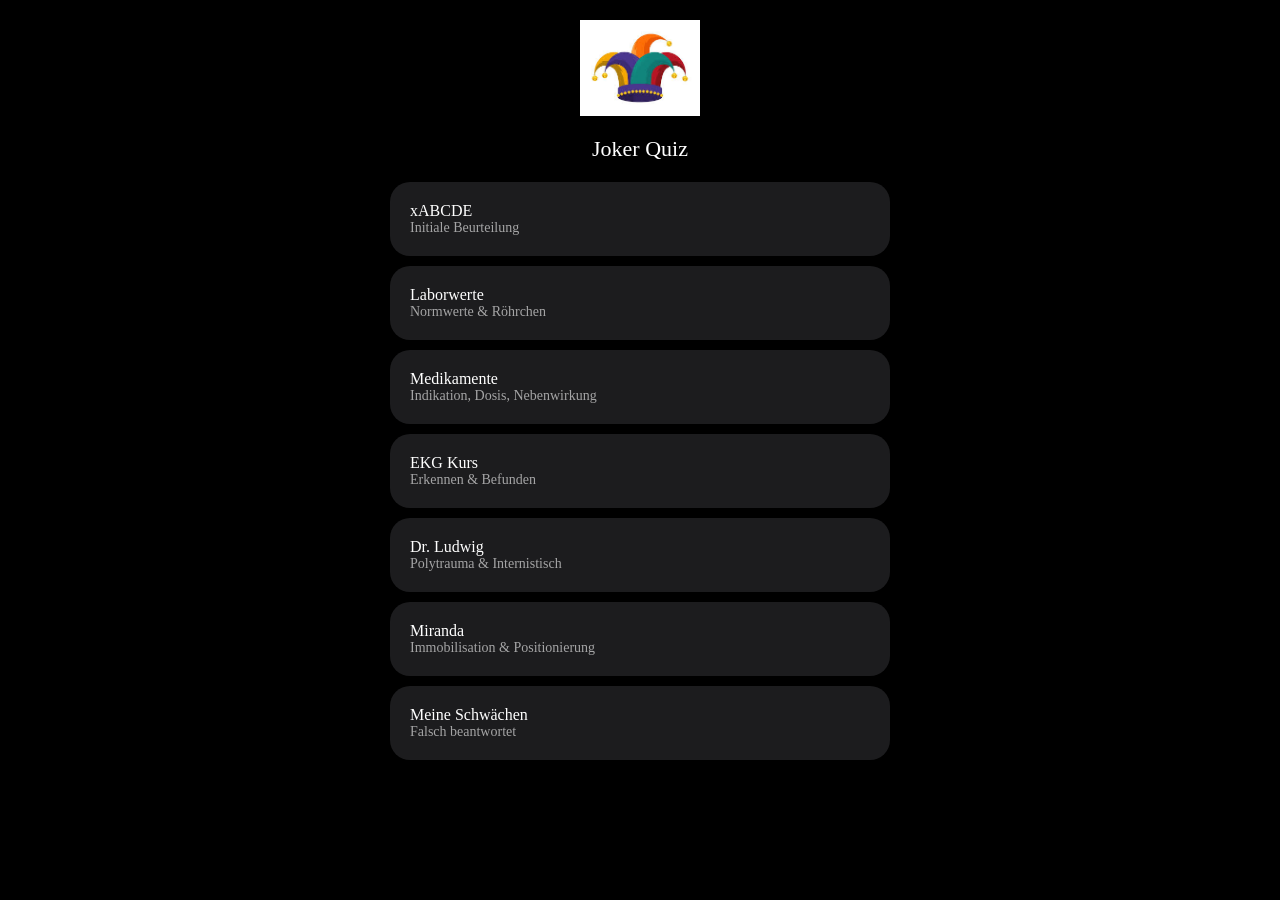
==== index.html @ 505a871b "Update index.html" ====
<!DOCTYPE html>
<html lang="de">
<head>
<meta charset="UTF-8">
<meta name="viewport" content="width=device-width, initial-scale=1.0">
<title>Joker Quiz</title>

<style>
body {
    margin:0;
    font-family:-apple-system, BlinkMacSystemFont;
    background:#000;
    color:white;
}

.container {
    max-width:500px;
    margin:auto;
    padding:20px;
}

.logo img {
    width:120px;
    display:block;
    margin:auto;
}

.title {
    text-align:center;
    font-size:22px;
    margin:20px;
}

.card {
    background:#1c1c1e;
    padding:20px;
    border-radius:20px;
    margin:10px 0;
    cursor:pointer;
    transition:0.2s;
}

.card:hover {
    transform:scale(1.02);
}

.card span {
    display:block;
    font-size:14px;
    opacity:0.6;
}

.hidden { display:none; }

#question {
    font-size:22px;
    margin-bottom:20px;
}

#answers button {
    width:100%;
    padding:15px;
    margin:6px 0;
    border:none;
    border-radius:12px;
    background:#2c2c2e;
    color:white;
    font-size:16px;
}

.correct { background:#34c759 !important; }
.wrong { background:#ff3b30 !important; }

.progress-bar {
    height:6px;
    background:#333;
    border-radius:10px;
    margin-bottom:10px;
}

#progress {
    height:100%;
    background:#0a84ff;
    width:0%;
    border-radius:10px;
}

.joker, .next {
    width:100%;
    padding:15px;
    margin-top:10px;
    border:none;
    border-radius:12px;
    font-size:16px;
}

.joker { background:gold; color:black; }
.next { background:#0a84ff; color:white; }

#timer {
    text-align:center;
    margin-top:10px;
    opacity:0.7;
}
</style>
</head>

<body>

<div class="container">

<div class="logo">
<img src="jokerhut.jpg">
</div>

<div class="title">Joker Quiz</div>

<!-- MENÜ -->
<div id="menu">

<div class="card" onclick="startQuiz('xabcd')">
xABCDE
<span>Initiale Beurteilung</span>
</div>

<div class="card" onclick="startQuiz('labor')">
Laborwerte
<span>Normwerte & Röhrchen</span>
</div>

<div class="card" onclick="startQuiz('med')">
Medikamente
<span>Indikation, Dosis, Nebenwirkung</span>
</div>

<div class="card" onclick="startQuiz('ekg')">
EKG Kurs
<span>Erkennen & Befunden</span>
</div>

<div class="card" onclick="startQuiz('ludwig')">
Dr. Ludwig
<span>Polytrauma & Internistisch</span>
</div>

<div class="card" onclick="startQuiz('miranda')">
Miranda
<span>Immobilisation & Positionierung</span>
</div>

<div class="card" onclick="startQuiz('wrong')">
Meine Schwächen
<span>Falsch beantwortet</span>
</div>

</div>

<!-- QUIZ -->
<div id="quiz" class="hidden">

<div class="progress-bar">
<div id="progress"></div>
</div>

<div id="counter"></div>

<div id="question"></div>

<div id="answers"></div>

<button class="joker" onclick="useJoker()">Joker einsetzen</button>
<button class="next" onclick="nextQuestion()">Nächste Frage</button>

<div id="timer"></div>

</div>

</div>

<script>

let current = [];
let index = 0;
let score = 0;
let wrong = [];
let timer;
let time = 25;

function shuffle(a){
    return a.sort(()=>Math.random()-0.5);
}

function startQuiz(type){

    document.getElementById("menu").classList.add("hidden");
    document.getElementById("quiz").classList.remove("hidden");

    if(type === "wrong"){
        current = wrong;
    } else {
        current = shuffle([...questions[type]]);
    }

    index = 0;
    score = 0;

    load();
}

function load(){

    if(index >= current.length){
        alert("Fertig: "+score+" von "+current.length);
        location.reload();
        return;
    }

    let q = current[index];

    document.getElementById("question").innerText = q.frage;

    let answersDiv = document.getElementById("answers");
    answersDiv.innerHTML = "";

    let shuffled = shuffle([...q.antworten]);

    shuffled.forEach(a=>{
        let btn = document.createElement("button");
        btn.innerText = a;
        btn.onclick = ()=>check(btn,a,q);
        answersDiv.appendChild(btn);
    });

    document.getElementById("counter").innerText =
    "Frage "+(index+1)+" von "+current.length;

    document.getElementById("progress").style.width =
    ((index+1)/current.length*100)+"%";

    startTimer();
}

function check(btn,selected,q){

    clearInterval(timer);

    let correct = q.antworten[q.richtig];

    document.querySelectorAll("#answers button").forEach(b=>{
        if(b.innerText === correct) b.classList.add("correct");
    });

    if(selected === correct){
        btn.classList.add("correct");
        score++;
    } else {
        btn.classList.add("wrong");
        wrong.push(q);
    }
}

function nextQuestion(){
    index++;
    load();
}

function startTimer(){
    time = 25;

    document.getElementById("timer").innerText = "Zeit: "+time;

    timer = setInterval(()=>{
        time--;
        document.getElementById("timer").innerText = "Zeit: "+time;

        if(time <= 0){
            clearInterval(timer);
            wrong.push(current[index]);
        }
    },1000);
}

function useJoker(){

    let correct = current[index].antworten[current[index].richtig];

    document.querySelectorAll("#answers button").forEach(b=>{
        if(b.innerText !== correct && Math.random() < 0.5){
            b.style.display = "none";
        }
    });
}

/* ===========================
   FRAGENBEREICHE
=========================== */

const questions = {

/* xABCDE */
xabcd: [
{frage:"Was bedeutet D im ABCDE?",antworten:["Disability","Diagnosis","Depth","Deficit"],richtig:0},
{frage:"Welches Schema zur Bewusstseinsbeurteilung?",antworten:["AVPU","ABCDE","SOFA","NEWS"],richtig:0}
],

/* LABOR */
labor: [
{frage:"Welches Röhrchen für Blutbild?",antworten:["EDTA","Serum","Citrat","Heparin"],richtig:0}
],

/* MEDIKAMENTE */
med: [
{frage:"ASS Indikation?",antworten:["ACS","Asthma","Hypotonie","Sepsis"],richtig:0},
{frage:"ACC Antidot für?",antworten:["Paracetamol","ASS","Insulin","Heparin"],richtig:0}
],

/* EKG */
ekg: [
{frage:"Unregelmäßiger Rhythmus ohne P-Wellen?",antworten:["Vorhofflimmern","Sinusrhythmus","AV-Block","STEMI"],richtig:0}
],

/* LUDWIG */
ludwig: [
{frage:"Was hat im Schockraum Priorität?",antworten:["ABCDE","Labor","Anamnese","CT"],richtig:0}
],

/* MIRANDA */
miranda: [
{frage:"Tourniquet wann?",antworten:["starke Blutung","leichte Blutung","Schmerz","Fieber"],richtig:0}
]

};

</script>

</body>
</html>
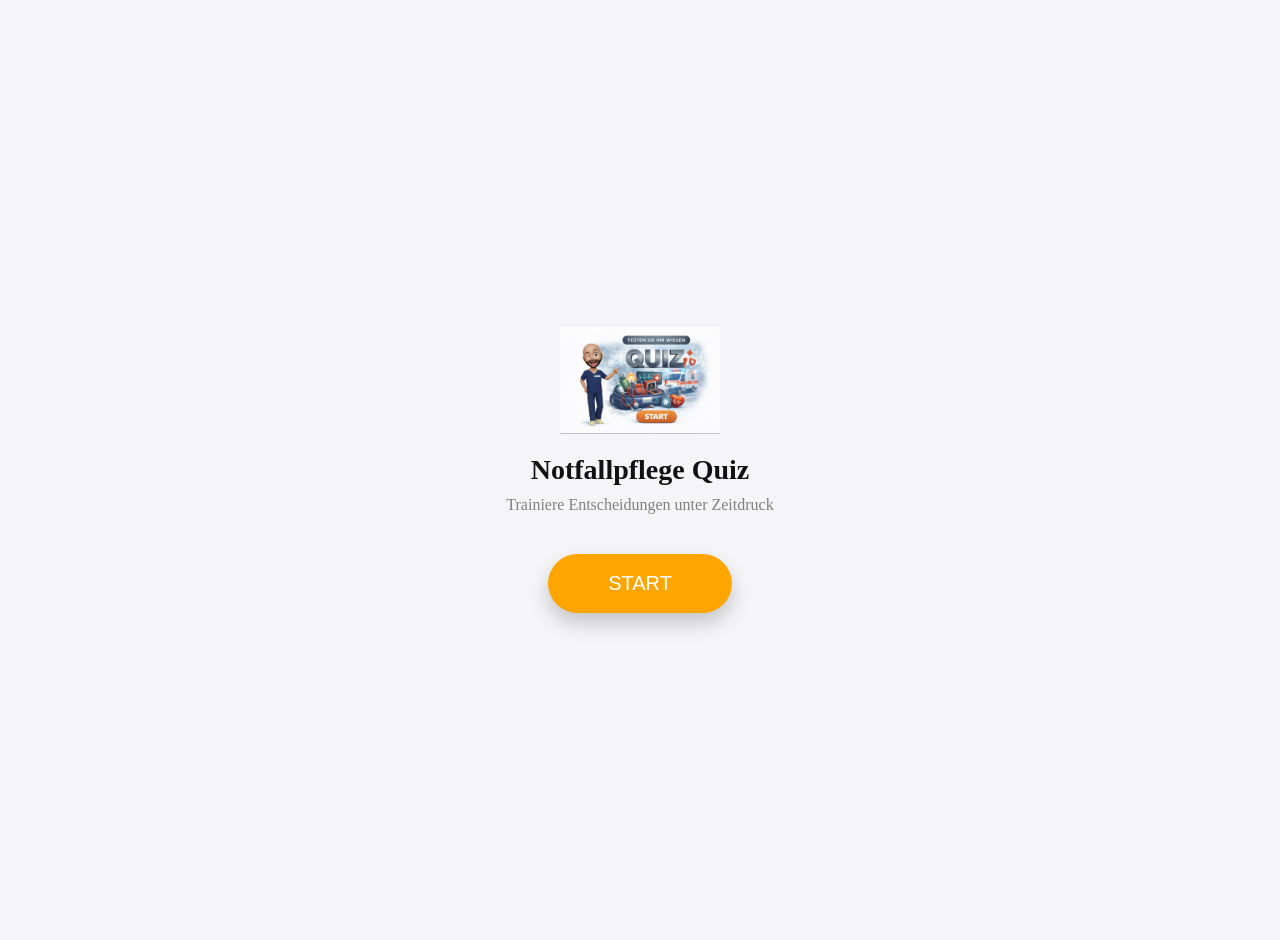
==== commit 77ab6232: "Update index.html" ====
--- a/index.html
+++ b/index.html
@@ -3,86 +3,98 @@
 <head>
 <meta charset="UTF-8">
 <meta name="viewport" content="width=device-width, initial-scale=1.0">
-<title>Joker Quiz</title>
+<title>Notfallpflege Quiz</title>
 
 <style>
 body {
     margin:0;
-    font-family:-apple-system, BlinkMacSystemFont;
-    background:#000;
+    font-family:-apple-system;
+    background:#f5f5f7;
+    color:#111;
+}
+
+/* START SCREEN */
+
+.start-screen {
+    height:100vh;
+    display:flex;
+    flex-direction:column;
+    justify-content:center;
+    align-items:center;
+    text-align:center;
+    padding:20px;
+}
+
+.start-screen img {
+    width:160px;
+    margin-bottom:20px;
+}
+
+.start-title {
+    font-size:28px;
+    font-weight:700;
+}
+
+.start-sub {
+    margin-top:10px;
+    color:gray;
+}
+
+.start-btn {
+    margin-top:40px;
+    padding:18px 60px;
+    font-size:20px;
+    border:none;
+    border-radius:30px;
+    background:orange;
     color:white;
-}
-
-.container {
-    max-width:500px;
-    margin:auto;
-    padding:20px;
-}
-
-.logo img {
-    width:120px;
-    display:block;
-    margin:auto;
-}
-
-.title {
-    text-align:center;
-    font-size:22px;
-    margin:20px;
+    box-shadow:0 10px 20px rgba(0,0,0,0.2);
+}
+
+/* MENU */
+
+.menu {
+    display:none;
+    padding:20px;
 }
 
 .card {
-    background:#1c1c1e;
+    background:white;
     padding:20px;
     border-radius:20px;
     margin:10px 0;
-    cursor:pointer;
-    transition:0.2s;
-}
-
-.card:hover {
-    transform:scale(1.02);
-}
-
-.card span {
-    display:block;
-    font-size:14px;
-    opacity:0.6;
-}
-
-.hidden { display:none; }
-
-#question {
-    font-size:22px;
-    margin-bottom:20px;
+    box-shadow:0 5px 15px rgba(0,0,0,0.1);
+}
+
+/* QUIZ */
+
+.quiz {
+    display:none;
+    padding:20px;
 }
 
 #answers button {
     width:100%;
     padding:15px;
-    margin:6px 0;
+    margin:8px 0;
     border:none;
     border-radius:12px;
-    background:#2c2c2e;
-    color:white;
-    font-size:16px;
+    background:#eee;
 }
 
 .correct { background:#34c759 !important; }
 .wrong { background:#ff3b30 !important; }
 
+.progress {
+    height:6px;
+    background:#ddd;
+    border-radius:10px;
+}
+
 .progress-bar {
-    height:6px;
-    background:#333;
-    border-radius:10px;
-    margin-bottom:10px;
-}
-
-#progress {
     height:100%;
-    background:#0a84ff;
     width:0%;
-    border-radius:10px;
+    background:#007aff;
 }
 
 .joker, .next {
@@ -91,244 +103,170 @@
     margin-top:10px;
     border:none;
     border-radius:12px;
-    font-size:16px;
-}
-
-.joker { background:gold; color:black; }
-.next { background:#0a84ff; color:white; }
-
-#timer {
-    text-align:center;
-    margin-top:10px;
-    opacity:0.7;
-}
+}
+
+.joker { background:gold; }
+.next { background:#007aff; color:white; }
+
 </style>
 </head>
 
 <body>
 
-<div class="container">
-
-<div class="logo">
+<!-- START -->
+
+<div class="start-screen" id="start">
 <img src="jokerhut.jpg">
-</div>
-
-<div class="title">Joker Quiz</div>
-
-<!-- MENÜ -->
-<div id="menu">
-
-<div class="card" onclick="startQuiz('xabcd')">
-xABCDE
-<span>Initiale Beurteilung</span>
-</div>
-
-<div class="card" onclick="startQuiz('labor')">
-Laborwerte
-<span>Normwerte & Röhrchen</span>
-</div>
-
-<div class="card" onclick="startQuiz('med')">
-Medikamente
-<span>Indikation, Dosis, Nebenwirkung</span>
-</div>
-
-<div class="card" onclick="startQuiz('ekg')">
-EKG Kurs
-<span>Erkennen & Befunden</span>
-</div>
-
-<div class="card" onclick="startQuiz('ludwig')">
-Dr. Ludwig
-<span>Polytrauma & Internistisch</span>
-</div>
-
-<div class="card" onclick="startQuiz('miranda')">
-Miranda
-<span>Immobilisation & Positionierung</span>
-</div>
-
-<div class="card" onclick="startQuiz('wrong')">
-Meine Schwächen
-<span>Falsch beantwortet</span>
-</div>
+<div class="start-title">Notfallpflege Quiz</div>
+<div class="start-sub">Trainiere Entscheidungen unter Zeitdruck</div>
+<button class="start-btn" onclick="goMenu()">START</button>
+</div>
+
+<!-- MENU -->
+
+<div class="menu" id="menu">
+
+<div class="card" onclick="startQuiz('xabcd')">1. xABCDE</div>
+<div class="card" onclick="startQuiz('labor')">2. Laborwerte</div>
+<div class="card" onclick="startQuiz('med')">3. Medikamente</div>
+<div class="card" onclick="startQuiz('ekg')">4. EKG</div>
+<div class="card" onclick="startQuiz('ludwig')">5. Dr. Ludwig</div>
+<div class="card" onclick="startQuiz('miranda')">6. Miranda</div>
+<div class="card" onclick="startQuiz('wrong')">7. Meine Schwächen</div>
 
 </div>
 
 <!-- QUIZ -->
-<div id="quiz" class="hidden">
-
-<div class="progress-bar">
-<div id="progress"></div>
-</div>
-
-<div id="counter"></div>
+
+<div class="quiz" id="quiz">
+
+<div class="progress">
+<div class="progress-bar" id="progress"></div>
+</div>
 
 <div id="question"></div>
-
 <div id="answers"></div>
 
-<button class="joker" onclick="useJoker()">Joker einsetzen</button>
-<button class="next" onclick="nextQuestion()">Nächste Frage</button>
+<button class="joker" onclick="joker()">Joker</button>
+<button class="next" onclick="next()">Weiter</button>
 
 <div id="timer"></div>
 
 </div>
 
-</div>
-
 <script>
 
-let current = [];
-let index = 0;
-let score = 0;
-let wrong = [];
-let timer;
-let time = 25;
-
-function shuffle(a){
-    return a.sort(()=>Math.random()-0.5);
+let q=[],i=0,score=0,wrong=[],time=25,timer;
+
+let correctSound = new Audio("https://assets.mixkit.co/sfx/preview/mixkit-correct-answer-tone-2870.mp3");
+let wrongSound = new Audio("https://assets.mixkit.co/sfx/preview/mixkit-wrong-answer-fail-notification-946.mp3");
+
+function goMenu(){
+    document.getElementById("start").style.display="none";
+    document.getElementById("menu").style.display="block";
 }
 
 function startQuiz(type){
 
-    document.getElementById("menu").classList.add("hidden");
-    document.getElementById("quiz").classList.remove("hidden");
-
-    if(type === "wrong"){
-        current = wrong;
-    } else {
-        current = shuffle([...questions[type]]);
-    }
-
-    index = 0;
-    score = 0;
+    document.getElementById("menu").style.display="none";
+    document.getElementById("quiz").style.display="block";
+
+    q = type==="wrong"?wrong:[...questions[type]].sort(()=>Math.random()-0.5);
+
+    i=0; score=0;
 
     load();
 }
 
 function load(){
 
-    if(index >= current.length){
-        alert("Fertig: "+score+" von "+current.length);
+    if(i>=q.length){
+        alert("Fertig "+score+"/"+q.length);
         location.reload();
         return;
     }
 
-    let q = current[index];
-
-    document.getElementById("question").innerText = q.frage;
-
-    let answersDiv = document.getElementById("answers");
-    answersDiv.innerHTML = "";
-
-    let shuffled = shuffle([...q.antworten]);
-
-    shuffled.forEach(a=>{
-        let btn = document.createElement("button");
-        btn.innerText = a;
-        btn.onclick = ()=>check(btn,a,q);
-        answersDiv.appendChild(btn);
+    let current=q[i];
+
+    document.getElementById("question").innerText=current.frage;
+
+    let answers=[...current.antworten].sort(()=>Math.random()-0.5);
+
+    let div=document.getElementById("answers");
+    div.innerHTML="";
+
+    answers.forEach(a=>{
+        let b=document.createElement("button");
+        b.innerText=a;
+        b.onclick=()=>check(b,a,current);
+        div.appendChild(b);
     });
 
-    document.getElementById("counter").innerText =
-    "Frage "+(index+1)+" von "+current.length;
-
-    document.getElementById("progress").style.width =
-    ((index+1)/current.length*100)+"%";
+    document.getElementById("progress").style.width=((i+1)/q.length*100)+"%";
 
     startTimer();
 }
 
-function check(btn,selected,q){
+function check(btn,a,current){
 
     clearInterval(timer);
 
-    let correct = q.antworten[q.richtig];
+    let correct=current.antworten[current.richtig];
 
     document.querySelectorAll("#answers button").forEach(b=>{
-        if(b.innerText === correct) b.classList.add("correct");
+        if(b.innerText===correct) b.classList.add("correct");
     });
 
-    if(selected === correct){
+    if(a===correct){
         btn.classList.add("correct");
         score++;
+        correctSound.play();
     } else {
         btn.classList.add("wrong");
-        wrong.push(q);
+        wrong.push(current);
+        wrongSound.play();
     }
 }
 
-function nextQuestion(){
-    index++;
+function next(){
+    i++;
     load();
 }
 
 function startTimer(){
-    time = 25;
-
-    document.getElementById("timer").innerText = "Zeit: "+time;
-
-    timer = setInterval(()=>{
+    time=25;
+    document.getElementById("timer").innerText="Zeit: "+time;
+
+    timer=setInterval(()=>{
         time--;
-        document.getElementById("timer").innerText = "Zeit: "+time;
-
-        if(time <= 0){
+        document.getElementById("timer").innerText="Zeit: "+time;
+
+        if(time<=0){
             clearInterval(timer);
-            wrong.push(current[index]);
+            wrong.push(q[i]);
         }
     },1000);
 }
 
-function useJoker(){
-
-    let correct = current[index].antworten[current[index].richtig];
+function joker(){
+    let correct=q[i].antworten[q[i].richtig];
 
     document.querySelectorAll("#answers button").forEach(b=>{
-        if(b.innerText !== correct && Math.random() < 0.5){
-            b.style.display = "none";
+        if(b.innerText!==correct && Math.random()<0.5){
+            b.style.display="none";
         }
     });
 }
 
-/* ===========================
-   FRAGENBEREICHE
-=========================== */
-
-const questions = {
-
-/* xABCDE */
-xabcd: [
-{frage:"Was bedeutet D im ABCDE?",antworten:["Disability","Diagnosis","Depth","Deficit"],richtig:0},
-{frage:"Welches Schema zur Bewusstseinsbeurteilung?",antworten:["AVPU","ABCDE","SOFA","NEWS"],richtig:0}
+const questions={
+xabcd:[
+{frage:"Was bedeutet D im ABCDE?",antworten:["Disability","Diagnosis","Depth","Deficit"],richtig:0}
 ],
-
-/* LABOR */
-labor: [
-{frage:"Welches Röhrchen für Blutbild?",antworten:["EDTA","Serum","Citrat","Heparin"],richtig:0}
-],
-
-/* MEDIKAMENTE */
-med: [
-{frage:"ASS Indikation?",antworten:["ACS","Asthma","Hypotonie","Sepsis"],richtig:0},
-{frage:"ACC Antidot für?",antworten:["Paracetamol","ASS","Insulin","Heparin"],richtig:0}
-],
-
-/* EKG */
-ekg: [
-{frage:"Unregelmäßiger Rhythmus ohne P-Wellen?",antworten:["Vorhofflimmern","Sinusrhythmus","AV-Block","STEMI"],richtig:0}
-],
-
-/* LUDWIG */
-ludwig: [
-{frage:"Was hat im Schockraum Priorität?",antworten:["ABCDE","Labor","Anamnese","CT"],richtig:0}
-],
-
-/* MIRANDA */
-miranda: [
-{frage:"Tourniquet wann?",antworten:["starke Blutung","leichte Blutung","Schmerz","Fieber"],richtig:0}
-]
-
+labor:[],
+med:[],
+ekg:[],
+ludwig:[],
+miranda:[]
 };
 
 </script>
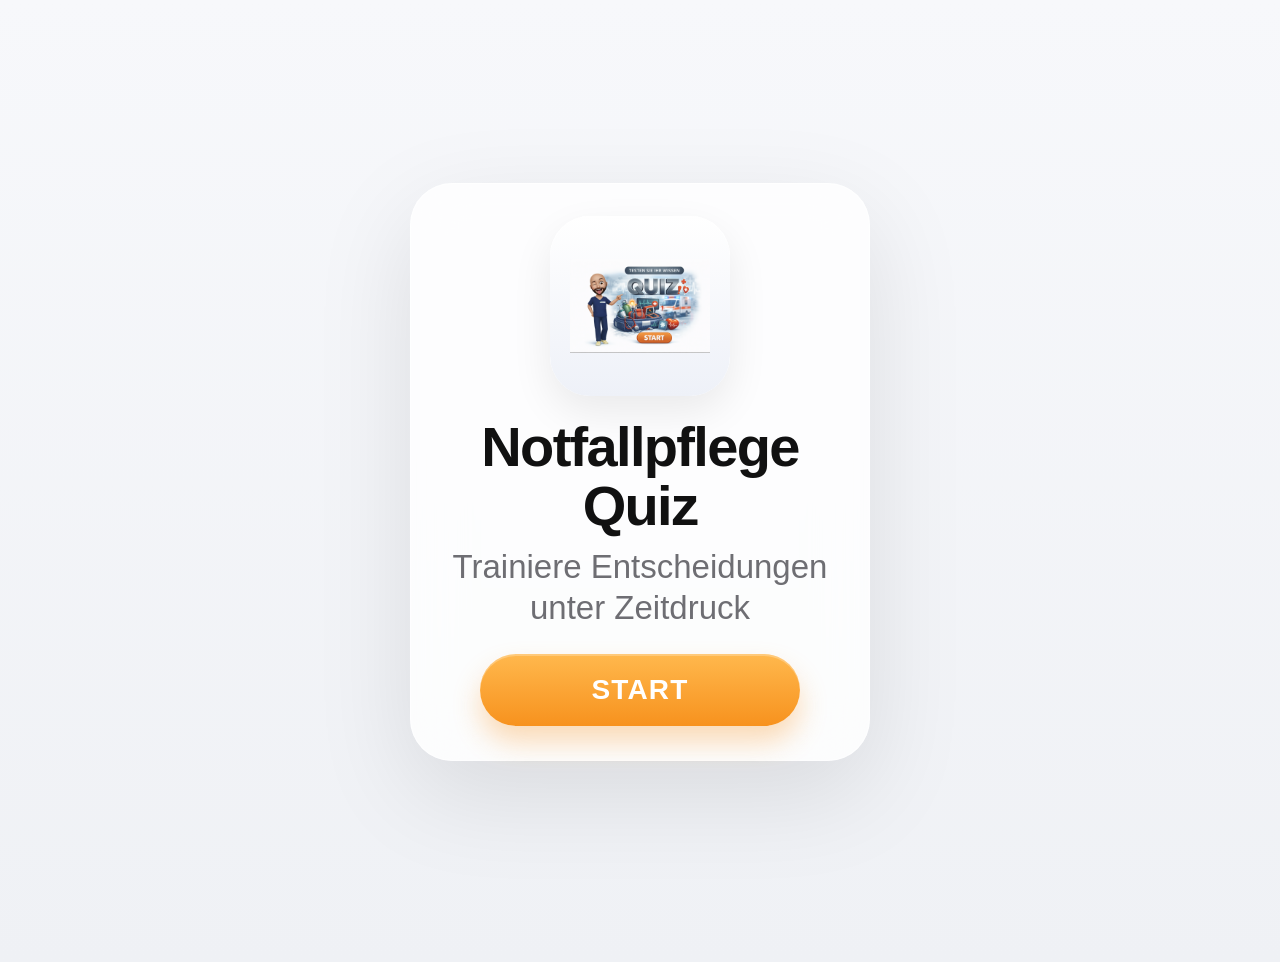
==== commit 5a0244bf: "Add files via upload" ====
--- a/index.html
+++ b/index.html
@@ -1,275 +1,753 @@
 <!DOCTYPE html>
 <html lang="de">
 <head>
-<meta charset="UTF-8">
-<meta name="viewport" content="width=device-width, initial-scale=1.0">
-<title>Notfallpflege Quiz</title>
-
-<style>
-body {
-    margin:0;
-    font-family:-apple-system;
-    background:#f5f5f7;
-    color:#111;
-}
-
-/* START SCREEN */
-
-.start-screen {
-    height:100vh;
-    display:flex;
-    flex-direction:column;
-    justify-content:center;
-    align-items:center;
-    text-align:center;
-    padding:20px;
-}
-
-.start-screen img {
-    width:160px;
-    margin-bottom:20px;
-}
-
-.start-title {
-    font-size:28px;
-    font-weight:700;
-}
-
-.start-sub {
-    margin-top:10px;
-    color:gray;
-}
-
-.start-btn {
-    margin-top:40px;
-    padding:18px 60px;
-    font-size:20px;
-    border:none;
-    border-radius:30px;
-    background:orange;
-    color:white;
-    box-shadow:0 10px 20px rgba(0,0,0,0.2);
-}
-
-/* MENU */
-
-.menu {
-    display:none;
-    padding:20px;
-}
-
-.card {
-    background:white;
-    padding:20px;
-    border-radius:20px;
-    margin:10px 0;
-    box-shadow:0 5px 15px rgba(0,0,0,0.1);
-}
-
-/* QUIZ */
-
-.quiz {
-    display:none;
-    padding:20px;
-}
-
-#answers button {
-    width:100%;
-    padding:15px;
-    margin:8px 0;
-    border:none;
-    border-radius:12px;
-    background:#eee;
-}
-
-.correct { background:#34c759 !important; }
-.wrong { background:#ff3b30 !important; }
-
-.progress {
-    height:6px;
-    background:#ddd;
-    border-radius:10px;
-}
-
-.progress-bar {
-    height:100%;
-    width:0%;
-    background:#007aff;
-}
-
-.joker, .next {
-    width:100%;
-    padding:15px;
-    margin-top:10px;
-    border:none;
-    border-radius:12px;
-}
-
-.joker { background:gold; }
-.next { background:#007aff; color:white; }
-
+  <meta charset="UTF-8">
+  <meta name="viewport" content="width=device-width, initial-scale=1.0, viewport-fit=cover">
+  <title>Notfallpflege Quiz</title>
+  <style>*{box-sizing:border-box}
+:root{
+  --bg:#f5f5f7;
+  --card:#ffffff;
+  --text:#111111;
+  --muted:#6e6e73;
+  --line:#d2d2d7;
+  --shadow:0 18px 48px rgba(0,0,0,.08);
+  --blue:#0071e3;
+  --green:#34c759;
+  --red:#ff3b30;
+  --gold:#d4af37;
+}
+html,body{margin:0;padding:0}
+body{
+  font-family:-apple-system,BlinkMacSystemFont,"SF Pro Display","SF Pro Text","Segoe UI",Arial,sans-serif;
+  background:linear-gradient(180deg,#f7f8fb 0%,#eff1f5 100%);
+  color:var(--text);
+  min-height:100vh;
+  -webkit-font-smoothing:antialiased;
+}
+button{font:inherit}
+.app-shell{
+  max-width:920px;
+  margin:0 auto;
+  padding:22px 16px 40px;
+}
+.screen{display:none}
+.screen.active{display:block}
+.landing-phone{
+  min-height:100vh;
+  display:flex;
+  align-items:center;
+  justify-content:center;
+  padding:18px 0;
+}
+.landing-content{
+  width:min(100%,460px);
+  background:rgba(255,255,255,.78);
+  border:1px solid rgba(255,255,255,.6);
+  border-radius:42px;
+  box-shadow:0 32px 100px rgba(0,0,0,.1);
+  padding:32px 24px 34px;
+  text-align:center;
+  backdrop-filter:blur(26px);
+}
+.landing-illustration{
+  width:180px;
+  height:180px;
+  margin:0 auto 22px;
+  border-radius:40px;
+  background:linear-gradient(180deg,#ffffff,#eef1f8);
+  display:flex;
+  align-items:center;
+  justify-content:center;
+  box-shadow:inset 0 1px 0 rgba(255,255,255,.9), 0 16px 40px rgba(0,0,0,.08);
+}
+.landing-illustration img{
+  width:140px;
+  max-width:80%;
+}
+.landing-content h1{
+  margin:0 0 10px;
+  font-size:clamp(34px,6vw,56px);
+  line-height:1.05;
+  font-weight:750;
+  letter-spacing:-.03em;
+}
+.landing-content p{
+  margin:0 0 26px;
+  color:var(--muted);
+  font-size:clamp(20px,3.8vw,33px);
+  line-height:1.25;
+}
+.start-cta{
+  width:100%;
+  max-width:320px;
+  border:none;
+  border-radius:999px;
+  background:linear-gradient(180deg,#ffb84d,#f7921e);
+  color:#fff;
+  font-size:28px;
+  font-weight:800;
+  letter-spacing:.04em;
+  text-transform:uppercase;
+  padding:20px 22px;
+  box-shadow:0 16px 28px rgba(247,146,30,.32), inset 0 2px 0 rgba(255,255,255,.25);
+  cursor:pointer;
+}
+.hero{
+  text-align:center;
+  padding:24px 8px 8px;
+}
+.hero-logo{
+  width:150px;
+  max-width:42vw;
+  display:block;
+  margin:0 auto 18px;
+  filter:drop-shadow(0 10px 22px rgba(0,0,0,.12));
+}
+.hero-logo.small-logo{width:110px}
+.hero-kicker{
+  margin:0 0 10px;
+  color:var(--muted);
+  font-size:14px;
+  letter-spacing:.02em;
+}
+.hero h2{
+  margin:0 auto 14px;
+  max-width:760px;
+  font-size:clamp(30px,5vw,50px);
+  line-height:1.05;
+  font-weight:700;
+}
+.hero-copy{
+  max-width:720px;
+  margin:0 auto;
+  color:var(--muted);
+  font-size:clamp(16px,2.2vw,20px);
+  line-height:1.5;
+}
+.mode-row{
+  display:flex;
+  gap:10px;
+  justify-content:center;
+  margin:26px auto 22px;
+  flex-wrap:wrap;
+}
+.mode-btn{
+  border:1px solid var(--line);
+  background:rgba(255,255,255,.9);
+  color:var(--text);
+  border-radius:999px;
+  padding:12px 18px;
+  min-width:148px;
+  box-shadow:var(--shadow);
+  cursor:pointer;
+}
+.mode-btn.active{
+  background:#111;
+  color:#fff;
+  border-color:#111;
+}
+.module-list{
+  display:grid;
+  gap:14px;
+}
+.module-card{
+  width:100%;
+  display:flex;
+  align-items:flex-start;
+  gap:16px;
+  text-align:left;
+  border:none;
+  background:rgba(255,255,255,.88);
+  backdrop-filter:blur(24px);
+  border-radius:28px;
+  padding:22px 22px;
+  box-shadow:var(--shadow);
+  cursor:pointer;
+  transition:transform .18s ease, box-shadow .18s ease;
+}
+.module-card:hover{transform:translateY(-1px)}
+.module-number{
+  width:34px;
+  min-width:34px;
+  font-size:28px;
+  line-height:1;
+  font-weight:700;
+  color:#111;
+}
+.module-text strong{
+  display:block;
+  font-size:24px;
+  line-height:1.15;
+  margin-bottom:6px;
+}
+.module-text small{
+  display:block;
+  color:var(--muted);
+  font-size:16px;
+  line-height:1.4;
+}
+.module-red{border-left:8px solid #ff453a}
+.module-blue{border-left:8px solid #0071e3}
+.module-violet{border-left:8px solid #6e56cf}
+.module-green{border-left:8px solid #34c759}
+.module-orange{border-left:8px solid #ff9f0a}
+.module-slate{border-left:8px solid #5ac8fa}
+.module-dark{border-left:8px solid #1d1d1f}
+.quiz-topbar{
+  display:flex;
+  align-items:center;
+  justify-content:space-between;
+  gap:10px;
+  margin-bottom:14px;
+}
+.ghost-btn{
+  border:none;
+  background:rgba(255,255,255,.9);
+  color:#111;
+  padding:10px 14px;
+  border-radius:999px;
+  box-shadow:var(--shadow);
+  cursor:pointer;
+}
+.quiz-title-wrap{text-align:center;flex:1}
+.quiz-module-label{margin:0;font-weight:700}
+.quiz-counter{margin:4px 0 0;color:var(--muted);font-size:14px}
+.progress-outer{
+  height:10px;
+  background:rgba(0,0,0,.08);
+  border-radius:999px;
+  overflow:hidden;
+  margin:0 0 18px;
+}
+.progress-inner{
+  height:100%;
+  width:0;
+  background:linear-gradient(90deg,#0071e3,#5ac8fa);
+  transition:width .25s ease;
+}
+.image-wrap{
+  background:#fff;
+  border-radius:28px;
+  overflow:hidden;
+  box-shadow:var(--shadow);
+  margin-bottom:16px;
+}
+.image-wrap img{width:100%;display:block}
+.question-card{
+  background:rgba(255,255,255,.9);
+  border-radius:32px;
+  box-shadow:var(--shadow);
+  padding:22px;
+}
+.question-text{
+  margin:0 0 18px;
+  font-size:clamp(24px,4vw,34px);
+  line-height:1.18;
+}
+.answers{display:grid;gap:12px}
+.answer-btn{
+  width:100%;
+  border:none;
+  border-radius:20px;
+  background:#f5f5f7;
+  color:#111;
+  padding:18px 16px;
+  font-size:18px;
+  line-height:1.35;
+  text-align:left;
+  box-shadow:inset 0 0 0 1px rgba(0,0,0,.06);
+  cursor:pointer;
+}
+.answer-btn:hover{background:#ececf1}
+.answer-btn.correct{background:#e8f9ee;box-shadow:inset 0 0 0 2px var(--green)}
+.answer-btn.wrong{background:#ffeceb;box-shadow:inset 0 0 0 2px var(--red)}
+.answer-btn.disabled{pointer-events:none}
+.answer-btn.removed{visibility:hidden;height:0;padding:0;margin:0}
+.action-row{display:flex;gap:12px;margin-top:18px;flex-wrap:wrap}
+.accent-btn{
+  flex:1;
+  min-width:170px;
+  border:none;
+  border-radius:18px;
+  padding:15px 16px;
+  font-weight:700;
+  cursor:pointer;
+}
+.accent-btn.gold{background:#f4d46a;color:#111}
+.accent-btn.blue{background:#0071e3;color:#fff}
+.status-row{display:flex;gap:10px;margin-top:16px;flex-wrap:wrap}
+.timer-pill{
+  background:#f5f5f7;
+  border-radius:999px;
+  padding:10px 14px;
+  font-weight:700;
+}
+.timer-pill.muted{font-weight:600;color:var(--muted)}
+.feedback{min-height:24px;margin:14px 0 0;font-weight:700}
+.explanation{margin:10px 0 0;color:var(--muted);line-height:1.5;font-size:15px}
+.hidden{display:none !important}
+.single-actions{margin-top:24px}
+@media (max-width:768px){
+  .landing-content{max-width:420px}
+}
+@media (max-width:640px){
+  .app-shell{padding:14px 12px 24px}
+  .landing-content{border-radius:34px;padding:28px 18px 28px}
+  .landing-illustration{width:150px;height:150px;border-radius:34px}
+  .start-cta{font-size:24px;padding:18px 18px}
+  .hero{padding-top:8px}
+  .module-card{border-radius:24px;padding:18px 18px}
+  .module-number{font-size:24px;width:28px;min-width:28px}
+  .module-text strong{font-size:22px}
+  .module-text small{font-size:15px}
+  .question-card{padding:18px;border-radius:26px}
+  .answer-btn{font-size:17px;padding:16px 14px}
+  .action-row{flex-direction:column}
+  .accent-btn{width:100%}
+}
 </style>
 </head>
-
 <body>
-
-<!-- START -->
-
-<div class="start-screen" id="start">
-<img src="jokerhut.jpg">
-<div class="start-title">Notfallpflege Quiz</div>
-<div class="start-sub">Trainiere Entscheidungen unter Zeitdruck</div>
-<button class="start-btn" onclick="goMenu()">START</button>
-</div>
-
-<!-- MENU -->
-
-<div class="menu" id="menu">
-
-<div class="card" onclick="startQuiz('xabcd')">1. xABCDE</div>
-<div class="card" onclick="startQuiz('labor')">2. Laborwerte</div>
-<div class="card" onclick="startQuiz('med')">3. Medikamente</div>
-<div class="card" onclick="startQuiz('ekg')">4. EKG</div>
-<div class="card" onclick="startQuiz('ludwig')">5. Dr. Ludwig</div>
-<div class="card" onclick="startQuiz('miranda')">6. Miranda</div>
-<div class="card" onclick="startQuiz('wrong')">7. Meine Schwächen</div>
-
-</div>
-
-<!-- QUIZ -->
-
-<div class="quiz" id="quiz">
-
-<div class="progress">
-<div class="progress-bar" id="progress"></div>
-</div>
-
-<div id="question"></div>
-<div id="answers"></div>
-
-<button class="joker" onclick="joker()">Joker</button>
-<button class="next" onclick="next()">Weiter</button>
-
-<div id="timer"></div>
-
-</div>
-
-<script>
-
-let q=[],i=0,score=0,wrong=[],time=25,timer;
-
-let correctSound = new Audio("https://assets.mixkit.co/sfx/preview/mixkit-correct-answer-tone-2870.mp3");
-let wrongSound = new Audio("https://assets.mixkit.co/sfx/preview/mixkit-wrong-answer-fail-notification-946.mp3");
-
-function goMenu(){
-    document.getElementById("start").style.display="none";
-    document.getElementById("menu").style.display="block";
-}
-
-function startQuiz(type){
-
-    document.getElementById("menu").style.display="none";
-    document.getElementById("quiz").style.display="block";
-
-    q = type==="wrong"?wrong:[...questions[type]].sort(()=>Math.random()-0.5);
-
-    i=0; score=0;
-
-    load();
-}
-
-function load(){
-
-    if(i>=q.length){
-        alert("Fertig "+score+"/"+q.length);
-        location.reload();
-        return;
+  <div class="app-shell">
+    <section id="landingScreen" class="screen active">
+      <div class="landing-phone">
+        <div class="landing-content">
+          <div class="landing-illustration">
+            <img src="jokerhut.jpg" alt="Quiz Logo">
+          </div>
+          <h1>Notfallpflege Quiz</h1>
+          <p>Trainiere Entscheidungen unter Zeitdruck</p>
+          <button class="start-cta" onclick="openHome()">Start</button>
+        </div>
+      </div>
+    </section>
+
+    <section id="homeScreen" class="screen">
+      <div class="hero">
+        <img src="jokerhut.jpg" alt="Joker Logo" class="hero-logo">
+        <p class="hero-kicker">Fachweiterbildung Lernquiz</p>
+        <h2>Wissen trainieren für Schockraum, Notaufnahme und Akutsituationen</h2>
+        <p class="hero-copy">
+          Dieses Quiz dient zum wiederholten, strukturierten Lernen. Du trainierst xABCDE,
+          Laborwerte, Medikamente, EKG, Polytrauma und Immobilisation mit zufälliger Reihenfolge,
+          Timer, Joker, Sounds und Fehlerwiederholung.
+        </p>
+      </div>
+
+      <div class="mode-row">
+        <button class="mode-btn active" id="modeLearningBtn" onclick="setMode('learning')">Lernmodus</button>
+        <button class="mode-btn" id="modeExamBtn" onclick="setMode('exam')">Prüfungsmodus</button>
+      </div>
+
+      <div class="module-list">
+        <button class="module-card module-red" onclick="startQuiz('xabcd')">
+          <span class="module-number">1.</span>
+          <span class="module-text">
+            <strong>xABCDE</strong>
+            <small>Initiale Beurteilung, AVPU, Airway, Breathing, Circulation</small>
+          </span>
+        </button>
+
+        <button class="module-card module-blue" onclick="startQuiz('labor')">
+          <span class="module-number">2.</span>
+          <span class="module-text">
+            <strong>Laborwerte</strong>
+            <small>Normwerte, Röhrchen, klinische Einordnung</small>
+          </span>
+        </button>
+
+        <button class="module-card module-violet" onclick="startQuiz('med')">
+          <span class="module-number">3.</span>
+          <span class="module-text">
+            <strong>Medikamente</strong>
+            <small>Indikation, Dosierung, Wirkung, Nebenwirkungen</small>
+          </span>
+        </button>
+
+        <button class="module-card module-green" onclick="startQuiz('ekg')">
+          <span class="module-number">4.</span>
+          <span class="module-text">
+            <strong>EKG Kurs</strong>
+            <small>Bilder sehen, einordnen, Rhythmus und Befund erkennen</small>
+          </span>
+        </button>
+
+        <button class="module-card module-orange" onclick="startQuiz('ludwig')">
+          <span class="module-number">5.</span>
+          <span class="module-text">
+            <strong>Dr. Ludwig</strong>
+            <small>Internistischer Patient und Polytrauma aus Sicht der Anästhesie</small>
+          </span>
+        </button>
+
+        <button class="module-card module-slate" onclick="startQuiz('miranda')">
+          <span class="module-number">6.</span>
+          <span class="module-text">
+            <strong>Miranda de Queiroz</strong>
+            <small>Positionierung, Immobilisation, Stop the Bleed</small>
+          </span>
+        </button>
+
+        <button class="module-card module-dark" onclick="startQuiz('wrong')">
+          <span class="module-number">7.</span>
+          <span class="module-text">
+            <strong>Meine Schwächen</strong>
+            <small>Nur die falsch oder nicht beantworteten Fragen</small>
+          </span>
+        </button>
+      </div>
+    </section>
+
+    <section id="quizScreen" class="screen">
+      <div class="quiz-topbar">
+        <button class="ghost-btn" onclick="goHome()">Zurück</button>
+        <div class="quiz-title-wrap">
+          <p id="moduleLabel" class="quiz-module-label"></p>
+          <p id="counter" class="quiz-counter"></p>
+        </div>
+        <button class="ghost-btn" onclick="restartQuiz()">Neu</button>
+      </div>
+
+      <div class="progress-outer">
+        <div id="progressBar" class="progress-inner"></div>
+      </div>
+
+      <div id="imageWrap" class="image-wrap hidden">
+        <img id="questionImage" src="" alt="Fragenbild">
+      </div>
+
+      <div class="question-card">
+        <h2 id="question" class="question-text"></h2>
+        <div id="answers" class="answers"></div>
+
+        <div class="action-row">
+          <button id="jokerBtn" class="accent-btn gold" onclick="useJoker()">Joker einsetzen</button>
+          <button id="nextBtn" class="accent-btn blue hidden" onclick="nextQuestion()">Nächste Frage</button>
+        </div>
+
+        <div class="status-row">
+          <div id="timer" class="timer-pill">Zeit: 25</div>
+          <div id="scoreText" class="timer-pill muted">Richtig: 0</div>
+        </div>
+
+        <p id="feedback" class="feedback"></p>
+        <p id="explanation" class="explanation hidden"></p>
+      </div>
+    </section>
+
+    <section id="resultScreen" class="screen">
+      <div class="hero hero-small">
+        <img src="jokerhut.jpg" alt="Joker Logo" class="hero-logo small-logo">
+        <p class="hero-kicker">Auswertung</p>
+        <h2 id="resultTitle">Durchgang beendet</h2>
+        <p id="resultText" class="hero-copy"></p>
+      </div>
+
+      <div class="module-list single-actions">
+        <button class="module-card module-blue" onclick="restartQuiz()">
+          <span class="module-number">↺</span>
+          <span class="module-text">
+            <strong>Gleiches Modul erneut starten</strong>
+            <small>Nochmal durchgehen mit neuer Reihenfolge</small>
+          </span>
+        </button>
+
+        <button class="module-card module-dark" onclick="goHome()">
+          <span class="module-number">⌂</span>
+          <span class="module-text">
+            <strong>Zur Startseite</strong>
+            <small>Anderes Thema auswählen</small>
+          </span>
+        </button>
+      </div>
+    </section>
+  </div>
+
+  <script>const QUESTIONS = {"xabcd": [{"frage": "Was hat im ABCDE-Schema oberste Priorität?", "antworten": ["Lebensbedrohliche Probleme sofort behandeln", "Anamnese erheben", "Diagnostik abschließen", "Dokumentation"], "richtig": 0, "erklaerung": "Im ABCDE-Schema werden zuerst unmittelbar lebensbedrohliche Probleme erkannt und behandelt."}, {"frage": "Welches Grundprinzip liegt dem ABCDE-Schema zugrunde?", "antworten": ["Zuerst behandeln, was unbehandelt schnell zum Tod führt", "Zuerst alle Vitalwerte exakt messen", "Zuerst den Patienten komplett entkleiden", "Zuerst eine vollständige Anamnese erheben"], "richtig": 0, "erklaerung": "Treat first what kills first ist das Grundprinzip des ABCDE-Schemas."}, {"frage": "Was bedeutet A im ABCDE-Schema?", "antworten": ["Airway", "Assessment", "Alert", "Airflow"], "richtig": 0, "erklaerung": "A steht für Airway, also Atemweg."}, {"frage": "Was ist das Ziel von A?", "antworten": ["Freie Atemwege sicherstellen", "Sauerstoffsättigung messen", "Blutdruck erfassen", "Temperatur messen"], "richtig": 0, "erklaerung": "Bei A wird geprüft und gesichert, ob der Atemweg frei ist."}, {"frage": "Welches Atemgeräusch spricht für Weichteilverlegung?", "antworten": ["Schnarchen", "Gurgeln", "Stridor", "Kein Geräusch"], "richtig": 0, "erklaerung": "Schnarchendes Atemgeräusch spricht typisch für Tonusverlust der Weichteile im Rachenraum."}, {"frage": "Welches Atemgeräusch spricht für Flüssigkeit im Mund-Rachen-Raum?", "antworten": ["Gurgeln", "Schnarchen", "Stille", "Pfeifen"], "richtig": 0, "erklaerung": "Gurgeln weist auf Flüssigkeit im Mund-Rachen-Raum hin."}, {"frage": "Welches Geräusch ist typisch bei Schwellung der oberen Atemwege?", "antworten": ["Stridor", "Schnarchen", "Gurgeln", "Rasseln"], "richtig": 0, "erklaerung": "Stridor ist typisch bei Verlegung der oberen Atemwege durch Schwellung."}, {"frage": "Was bedeutet fehlendes Atemgeräusch im A-Problem?", "antworten": ["Komplette Verlegung oder Atemstillstand", "Normale Atmung", "Leichte Atemnot", "Hyperventilation"], "richtig": 0, "erklaerung": "Fehlendes Atemgeräusch ist ein Warnzeichen für komplette Verlegung oder Atemstillstand."}, {"frage": "Wie wird der Atemweg bei bewusstlosen Patienten ohne HWS-Verdacht freigemacht?", "antworten": ["Kopf überstrecken und Kinn anheben", "Nur stabile Seitenlage", "Nur Absaugen", "Nur Sauerstoff"], "richtig": 0, "erklaerung": "Ohne HWS-Verdacht erfolgt die Atemwegseröffnung durch Kopf überstrecken und Kinn anheben."}, {"frage": "Welche Atemwegstechnik passt bei Traumapatienten?", "antworten": ["Modifizierter Esmarch-Handgriff", "Maximale Reklination", "Nur Absaugen", "Nur Nasopharyngealtubus"], "richtig": 0, "erklaerung": "Beim Traumapatienten mit HWS-Verdacht wird der modifizierte Esmarch-Handgriff verwendet."}, {"frage": "Welche Größe eines Nasopharyngealtubus passt meist für Erwachsene?", "antworten": ["6 bis 7 mm ID", "2 bis 3 mm ID", "4 bis 5 mm ID", "9 bis 10 mm ID"], "richtig": 0, "erklaerung": "Für Erwachsene werden meist Nasopharyngealtuben mit 6 bis 7 mm Innendurchmesser verwendet."}, {"frage": "Woran misst man die Länge eines Nasopharyngealtubus ab?", "antworten": ["Nasenspitze bis Ohrläppchen", "Mundwinkel bis Kinn", "Stirn bis Kinn", "Nase bis Sternum"], "richtig": 0, "erklaerung": "Die passende Länge wird von der Nasenspitze bis zum Ohrläppchen abgeschätzt."}, {"frage": "Was bedeutet B im ABCDE-Schema?", "antworten": ["Breathing", "Blood", "Brain", "Balance"], "richtig": 0, "erklaerung": "B steht für Breathing, also Atmung."}, {"frage": "Was wird bei B primär beurteilt?", "antworten": ["Atmung", "Puls", "Bewusstsein", "Temperatur"], "richtig": 0, "erklaerung": "Bei B werden Atmung, Thoraxbewegung und Atemgeräusche beurteilt."}, {"frage": "Was ist eine typische Maßnahme bei B?", "antworten": ["Sauerstoffgabe", "Bluttransfusion", "EKG schreiben", "Anamnese erheben"], "richtig": 0, "erklaerung": "Bei Atemproblemen ist die frühzeitige Sauerstoffgabe eine Standardmaßnahme."}, {"frage": "Welche inspiratorische O2-Konzentration ist für die Sauerstoffbrille angegeben?", "antworten": ["24 bis 44 Prozent", "35 bis 60 Prozent", "85 bis 90 Prozent", "100 Prozent"], "richtig": 0, "erklaerung": "Für die Sauerstoffbrille werden etwa 24 bis 44 Prozent inspiratorischer Sauerstoff angegeben."}, {"frage": "Welche inspiratorische O2-Konzentration ist für die einfache Sauerstoffmaske angegeben?", "antworten": ["35 bis 60 Prozent", "24 bis 44 Prozent", "85 bis 90 Prozent", "100 Prozent"], "richtig": 0, "erklaerung": "Die einfache Sauerstoffmaske erreicht etwa 35 bis 60 Prozent."}, {"frage": "Welche inspiratorische O2-Konzentration ist für die Reservoir-Maske angegeben?", "antworten": ["85 bis 90 Prozent", "24 bis 44 Prozent", "35 bis 60 Prozent", "100 Prozent"], "richtig": 0, "erklaerung": "Eine Reservoir-Maske kann etwa 85 bis 90 Prozent inspiratorischen Sauerstoff liefern."}, {"frage": "Welche inspiratorische O2-Konzentration ist mit Demand-Ventil möglich?", "antworten": ["100 Prozent", "85 bis 90 Prozent", "35 bis 60 Prozent", "24 bis 44 Prozent"], "richtig": 0, "erklaerung": "Mit dicht sitzender Beatmungsmaske und Demand-Ventil sind 100 Prozent möglich."}, {"frage": "Was ist ein typisches Zeichen für Ateminsuffizienz?", "antworten": ["Dyspnoe", "Bradykardie", "Hypertonie", "Normale Haut"], "richtig": 0, "erklaerung": "Dyspnoe ist ein Leitsymptom einer gestörten Atmung."}, {"frage": "Was gehört nicht primär zur B-Beurteilung?", "antworten": ["Troponin", "Atemfrequenz", "Thoraxbewegung", "Atemgeräusche"], "richtig": 0, "erklaerung": "Troponin gehört nicht zur primären B-Beurteilung."}, {"frage": "Was bedeutet C im ABCDE-Schema?", "antworten": ["Circulation", "Control", "Cardio", "Core"], "richtig": 0, "erklaerung": "C steht für Circulation, also Kreislauf."}, {"frage": "Was wird bei C beurteilt?", "antworten": ["Kreislauf", "Atmung", "Bewusstsein", "Temperatur"], "richtig": 0, "erklaerung": "Bei C werden Puls, Haut, Rekapillarisierung und Blutungen beurteilt."}, {"frage": "Was ist ein Schockzeichen?", "antworten": ["Kalte blasse Haut", "Warme rosige Haut", "Rote Haut", "Trockene Haut"], "richtig": 0, "erklaerung": "Kalte, blasse oder kaltschweißige Haut spricht für Schock."}, {"frage": "Welche Hautbeschreibung gilt als normal?", "antworten": ["Rosig, warm und trocken", "Blass, kühl und feucht", "Zyanotisch und kalt", "Marmoriert und kalt"], "richtig": 0, "erklaerung": "Normale Haut wird im Material als rosig, warm und trocken beschrieben."}, {"frage": "Was zeigt eine verlängerte Rekapillarisierungszeit an?", "antworten": ["Schlechte Perfusion", "Gute Perfusion", "Normale Haut", "Fieber"], "richtig": 0, "erklaerung": "Eine verlängerte Rekapillarisierungszeit weist auf Minderdurchblutung hin."}, {"frage": "Welcher Puls wird zuerst getastet?", "antworten": ["Radialispuls", "Carotispuls", "Femoralpuls", "Fußpuls"], "richtig": 0, "erklaerung": "Zunächst wird der Radialispuls geprüft."}, {"frage": "Welcher Puls wird als Nächstes getastet, wenn radial keiner tastbar ist?", "antworten": ["Carotispuls", "Brachialispuls", "Temporalis", "Poplitea"], "richtig": 0, "erklaerung": "Ist radial kein Puls tastbar, wird der Carotispuls kontrolliert."}, {"frage": "Wofür spricht ein gut tastbarer Radialispuls ungefähr?", "antworten": ["Etwa 90 mmHg systolisch", "Etwa 70 mmHg systolisch", "Etwa 50 mmHg systolisch", "Mindestens 140 mmHg systolisch"], "richtig": 0, "erklaerung": "Ein tastbarer Radialispuls spricht grob für einen systolischen Blutdruck um 90 mmHg."}, {"frage": "Wofür spricht nur tastbarer Carotispuls ungefähr?", "antworten": ["Etwa 70 mmHg systolisch", "Etwa 90 mmHg systolisch", "Etwa 120 mmHg systolisch", "Normotonie"], "richtig": 0, "erklaerung": "Nur tastbarer Carotispuls spricht grob für etwa 70 mmHg systolisch."}, {"frage": "Was bedeutet D im ABCDE-Schema?", "antworten": ["Disability", "Diagnosis", "Depth", "Deficit"], "richtig": 0, "erklaerung": "D steht für Disability, also neurologischer Status."}, {"frage": "Was wird bei D überprüft?", "antworten": ["Neurologischer Status", "Blutdruck", "Temperatur", "EKG"], "richtig": 0, "erklaerung": "Bei D werden Bewusstsein, Orientierung, Pupillen und neurologische Auffälligkeiten geprüft."}, {"frage": "Welches kurze Schema wird im D-Teil zur Bewusstseinsbeurteilung verwendet?", "antworten": ["AVPU", "ABCDE", "NEWS", "SOFA"], "richtig": 0, "erklaerung": "Zur raschen Bewusstseinsbeurteilung wird im D-Teil AVPU genutzt."}, {"frage": "Was bedeutet A im AVPU-Schema?", "antworten": ["Alert", "Airway", "Apnoe", "Assessment"], "richtig": 0, "erklaerung": "A steht für Alert, also wach und orientiert."}, {"frage": "Was bedeutet V im AVPU-Schema?", "antworten": ["Reaktion auf Ansprache", "Reaktion auf Schmerz", "Keine Reaktion", "Schlaf"], "richtig": 0, "erklaerung": "V bedeutet verbale Reaktion auf Ansprache."}, {"frage": "Was bedeutet P im AVPU-Schema?", "antworten": ["Reaktion auf Schmerzreiz", "Reaktion auf Ansprache", "Wach und orientiert", "Keine Reaktion"], "richtig": 0, "erklaerung": "P steht für Pain, also Reaktion auf Schmerzreiz."}, {"frage": "Was bedeutet U im AVPU-Schema?", "antworten": ["Keine Reaktion", "Reaktion auf Schmerz", "Reaktion auf Ansprache", "Wach"], "richtig": 0, "erklaerung": "U steht für Unresponsive, also keine Reaktion."}, {"frage": "Was ist bei U besonders wichtig?", "antworten": ["Atemweg freimachen", "EKG schreiben", "Patienten aufsetzen", "Pupillen zuerst kontrollieren"], "richtig": 0, "erklaerung": "Bei nicht ansprechbaren Patienten muss sofort an den Atemweg gedacht werden."}, {"frage": "Was bedeutet E im ABCDE-Schema?", "antworten": ["Exposure", "Evaluation", "Examination", "Emergency"], "richtig": 0, "erklaerung": "E steht für Exposure bzw. Environment."}, {"frage": "Was gehört zu E?", "antworten": ["Patient vollständig untersuchen", "Nur Blutdruck messen", "Nur Temperatur messen", "Nur Anamnese"], "richtig": 0, "erklaerung": "Bei E wird der Patient vollständig exponiert und untersucht."}, {"frage": "Was ist bei E zusätzlich wichtig?", "antworten": ["Wärmeerhalt", "Nur Entkleiden", "Nur Sonografie", "Nur Lagerung"], "richtig": 0, "erklaerung": "Trotz Exposition muss immer an Wärmeerhalt gedacht werden."}, {"frage": "Was bedeutet x im xABCDE?", "antworten": ["Massive Blutung stoppen", "Atemweg sichern", "EKG schreiben", "Anamnese"], "richtig": 0, "erklaerung": "Das x steht für die sofortige Kontrolle lebensbedrohlicher Blutungen."}, {"frage": "Wann wird x vorgezogen?", "antworten": ["Bei massiver Blutung", "Immer", "Nie", "Nur bei internistischen Patienten"], "richtig": 0, "erklaerung": "Bei lebensbedrohlicher äußerer Blutung steht x vor A."}, {"frage": "Welche Maßnahme ist bei äußerer massiver Blutung am effektivsten?", "antworten": ["Direkter manueller Druck", "EKG", "Sauerstoff", "Anamnese"], "richtig": 0, "erklaerung": "Direkter manueller Druck ist die effektivste Erstmaßnahme."}, {"frage": "Was ist ein typischer Fehler im ABCDE-Ablauf?", "antworten": ["Diagnostik vor Stabilisierung", "Sauerstoffgabe", "Monitoring", "Reevaluation"], "richtig": 0, "erklaerung": "Diagnostik darf die lebensrettende Stabilisierung nicht verzögern."}, {"frage": "Wann wird zum nächsten Schritt gewechselt?", "antworten": ["Wenn aktuelles Problem behandelt ist", "Sofort", "Nie", "Nur nach Labor"], "richtig": 0, "erklaerung": "Zum nächsten Buchstaben wird gewechselt, wenn das aktuelle Problem erkannt und behandelt ist."}, {"frage": "Was ist das Ziel des gesamten ABCDE-Schemas?", "antworten": ["Überleben sichern", "Nur Diagnose stellen", "Dokumentieren", "Entlassung vorbereiten"], "richtig": 0, "erklaerung": "Das ABCDE-Schema dient dazu, lebensbedrohliche Probleme rasch zu erkennen und das Überleben zu sichern."}], "labor": [{"frage": "Welches Röhrchen wird für das kleine Blutbild verwendet?", "antworten": ["EDTA", "Citrat", "Heparin", "Serum"], "richtig": 0, "erklaerung": "Für das Blutbild wird typischerweise EDTA verwendet."}, {"frage": "Welches Röhrchen wird für Gerinnung verwendet?", "antworten": ["Citrat", "EDTA", "Heparin", "Serum"], "richtig": 0, "erklaerung": "Gerinnungsanalysen werden im Citrat-Röhrchen abgenommen."}, {"frage": "Welches Röhrchen wird für klinische Chemie verwendet?", "antworten": ["Heparin", "EDTA", "Citrat", "BGA"], "richtig": 0, "erklaerung": "Für klinische Chemie wird häufig ein Heparin-Röhrchen verwendet."}, {"frage": "Welches Material wird für Blutgase verwendet?", "antworten": ["BGA-Spritze", "EDTA", "Serum", "Citrat"], "richtig": 0, "erklaerung": "Blutgasanalysen werden in der BGA-Spritze abgenommen."}, {"frage": "Leukozyten normal?", "antworten": ["4 bis 10", "100 bis 200", "0 bis 1", "50 bis 100"], "richtig": 0, "erklaerung": "Als grober Normalbereich gelten etwa 4 bis 10 G/l."}, {"frage": "Was bedeutet erhöhte Leukozyten am ehesten?", "antworten": ["Infektion oder Entzündung", "Anämie", "Hypoglykämie", "Nierenversagen"], "richtig": 0, "erklaerung": "Leukozytose spricht häufig für Entzündung oder Infektion."}, {"frage": "Was bedeutet niedrige Leukozyten am ehesten?", "antworten": ["Leukopenie oder Immunsuppression", "Hyperthyreose", "Hyperglykämie", "Dehydratation"], "richtig": 0, "erklaerung": "Niedrige Leukozyten können auf Leukopenie oder Immunsuppression hinweisen."}, {"frage": "Thrombozyten normal?", "antworten": ["150 bis 400", "10 bis 50", "500 bis 800", "50 bis 100"], "richtig": 0, "erklaerung": "Der typische Normbereich liegt grob bei 150 bis 400 G/l."}, {"frage": "Was bedeutet niedrige Thrombozyten?", "antworten": ["Blutungsgefahr", "Thromboserisiko", "Hypertonie", "Infektion"], "richtig": 0, "erklaerung": "Bei Thrombozytopenie steigt die Blutungsgefahr."}, {"frage": "Was bedeutet hohe Thrombozyten?", "antworten": ["Thromboserisiko", "Blutungsgefahr", "Anämie", "Hypoglykämie"], "richtig": 0, "erklaerung": "Erhöhte Thrombozyten können das Thromboserisiko erhöhen."}, {"frage": "Hb Mann normal?", "antworten": ["14 bis 18", "10 bis 12", "8 bis 10", "20 bis 25"], "richtig": 0, "erklaerung": "Als grober Normalbereich bei Männern gelten etwa 14 bis 18 g/dl."}, {"frage": "Hb Frau normal?", "antworten": ["12 bis 16", "14 bis 18", "8 bis 10", "20 bis 25"], "richtig": 0, "erklaerung": "Als grober Normalbereich bei Frauen gelten etwa 12 bis 16 g/dl."}, {"frage": "Was bedeutet niedriger Hb?", "antworten": ["Anämie", "Infektion", "Thrombose", "Hypertonie"], "richtig": 0, "erklaerung": "Ein niedriger Hb spricht für eine Anämie oder Blutverlust."}, {"frage": "Was bedeutet hoher Hb?", "antworten": ["Polyglobulie", "Anämie", "Infektion", "Nierenversagen"], "richtig": 0, "erklaerung": "Ein hoher Hb kann auf Polyglobulie oder Hämokonzentration hindeuten."}, {"frage": "Kalium normal?", "antworten": ["3,6 bis 5,5", "1 bis 2", "10 bis 15", "6 bis 10"], "richtig": 0, "erklaerung": "Der grobe Normbereich für Kalium liegt etwa bei 3,6 bis 5,5 mmol/l."}, {"frage": "Hyperkaliämie kann führen zu?", "antworten": ["Arrhythmien", "Fieber", "Husten", "Hypertonie"], "richtig": 0, "erklaerung": "Hyperkaliämie ist besonders wegen gefährlicher Herzrhythmusstörungen relevant."}, {"frage": "Hypokaliämie führt häufig zu?", "antworten": ["Muskelschwäche", "Hypertonie", "Fieber", "Rash"], "richtig": 0, "erklaerung": "Hypokaliämie kann Muskelschwäche und Rhythmusstörungen verursachen."}, {"frage": "Natrium normal?", "antworten": ["135 bis 145", "3 bis 5", "100 bis 200", "50 bis 80"], "richtig": 0, "erklaerung": "Als Normbereich gelten etwa 135 bis 145 mmol/l."}, {"frage": "Hyponatriämie kann führen zu?", "antworten": ["Verwirrtheit", "Hypertonie", "Fieber", "Husten"], "richtig": 0, "erklaerung": "Hyponatriämie kann neurologische Symptome wie Verwirrtheit auslösen."}, {"frage": "Hypernatriämie spricht häufig für?", "antworten": ["Dehydratation", "Anämie", "Infektion", "Hypotonie"], "richtig": 0, "erklaerung": "Hypernatriämie findet sich oft bei Wasserverlust oder Dehydratation."}, {"frage": "Kreatinin normal?", "antworten": ["0,6 bis 1,2", "5 bis 10", "20 bis 30", "100 bis 200"], "richtig": 0, "erklaerung": "Kreatinin liegt grob normal bei etwa 0,6 bis 1,2 mg/dl."}, {"frage": "Erhöhtes Kreatinin spricht am ehesten für?", "antworten": ["Niereninsuffizienz", "Infektion", "Anämie", "Thrombose"], "richtig": 0, "erklaerung": "Erhöhtes Kreatinin spricht für eine eingeschränkte Nierenfunktion."}, {"frage": "CRP normal?", "antworten": ["unter 5", "50", "100", "200"], "richtig": 0, "erklaerung": "CRP ist in vielen Laboren unter 5 mg/l normal."}, {"frage": "Erhöhtes CRP spricht für?", "antworten": ["Entzündung", "Anämie", "Hypoglykämie", "Hypertonie"], "richtig": 0, "erklaerung": "CRP ist ein Entzündungsmarker."}, {"frage": "Glukose nüchtern normal?", "antworten": ["70 bis 100", "200 bis 300", "10 bis 20", "150 bis 200"], "richtig": 0, "erklaerung": "Nüchtern liegt die Glukose grob bei 70 bis 100 mg/dl."}, {"frage": "Hyperglykämie bedeutet?", "antworten": ["Zu hoher Blutzucker", "Zu niedriger Blutzucker", "Infektion", "Anämie"], "richtig": 0, "erklaerung": "Hyperglykämie heißt erhöhter Blutzucker."}, {"frage": "Hypoglykämie bedeutet?", "antworten": ["Zu niedriger Blutzucker", "Zu hoher Blutzucker", "Infektion", "Anämie"], "richtig": 0, "erklaerung": "Hypoglykämie heißt erniedrigter Blutzucker."}, {"frage": "Quick normal?", "antworten": ["70 bis 120 Prozent", "10 bis 20 Prozent", "150 bis 200 Prozent", "1 bis 2 Prozent"], "richtig": 0, "erklaerung": "Quick wird oft grob mit 70 bis 120 Prozent angegeben."}, {"frage": "INR normal?", "antworten": ["0,9 bis 1,1", "2 bis 3", "5 bis 6", "10"], "richtig": 0, "erklaerung": "Ohne Antikoagulation liegt die INR etwa um 1."}, {"frage": "PTT normal?", "antworten": ["20 bis 40 Sekunden", "1 bis 5 Sekunden", "100 Sekunden", "200 Sekunden"], "richtig": 0, "erklaerung": "Die PTT liegt grob im Bereich von 20 bis 40 Sekunden."}, {"frage": "Verlängerte PTT bedeutet?", "antworten": ["Gerinnungsstörung", "Infektion", "Hypertonie", "Fieber"], "richtig": 0, "erklaerung": "Eine verlängerte PTT weist auf eine Störung der Gerinnung hin."}, {"frage": "D-Dimere erhöht bei?", "antworten": ["Thrombose oder Embolie", "Anämie", "Hypoglykämie", "Infektion"], "richtig": 0, "erklaerung": "Erhöhte D-Dimere finden sich unter anderem bei Thrombose oder Embolie."}, {"frage": "Laktat erhöht bedeutet?", "antworten": ["Gewebehypoxie", "Hypertonie", "Anämie", "Fieber"], "richtig": 0, "erklaerung": "Ein erhöhtes Laktat kann auf Gewebehypoxie oder Schock hinweisen."}, {"frage": "Troponin erhöht bedeutet?", "antworten": ["Myokardschaden", "Infektion", "Anämie", "Hypoglykämie"], "richtig": 0, "erklaerung": "Troponin ist ein Marker für Myokardschädigung."}, {"frage": "CK erhöht bedeutet?", "antworten": ["Muskelschaden", "Nierenversagen", "Infektion", "Hypoglykämie"], "richtig": 0, "erklaerung": "CK steigt bei Muskelzellschaden an."}, {"frage": "Bilirubin erhöht bedeutet?", "antworten": ["Leber- oder Gallenproblem", "Infektion", "Anämie", "Hypertonie"], "richtig": 0, "erklaerung": "Erhöhtes Bilirubin spricht für Leber- oder Gallenwegserkrankungen."}, {"frage": "AST und ALT erhöht sprechen für?", "antworten": ["Leberzellschaden", "Infektion", "Hypoglykämie", "Thrombose"], "richtig": 0, "erklaerung": "Erhöhte Transaminasen sprechen für Leberzellschaden."}, {"frage": "Lipase erhöht spricht für?", "antworten": ["Pankreatitis", "Infektion", "Anämie", "Hypertonie"], "richtig": 0, "erklaerung": "Lipase ist ein wichtiger Marker bei Pankreatitis."}, {"frage": "TSH erhöht bedeutet meist?", "antworten": ["Hypothyreose", "Hyperthyreose", "Infektion", "Anämie"], "richtig": 0, "erklaerung": "Ein erhöhtes TSH passt typischerweise zur Hypothyreose."}, {"frage": "TSH niedrig bedeutet meist?", "antworten": ["Hyperthyreose", "Hypothyreose", "Infektion", "Anämie"], "richtig": 0, "erklaerung": "Ein supprimiertes TSH passt typischerweise zur Hyperthyreose."}, {"frage": "Harnstoff erhöht spricht für?", "antworten": ["Nierenproblem", "Infektion", "Anämie", "Hypertonie"], "richtig": 0, "erklaerung": "Erhöhter Harnstoff kann bei Nierenfunktionsstörung ansteigen."}, {"frage": "Calcium normal?", "antworten": ["2,2 bis 2,6", "5 bis 10", "10 bis 20", "1 bis 2"], "richtig": 0, "erklaerung": "Das Gesamtcalcium liegt grob bei 2,2 bis 2,6 mmol/l."}, {"frage": "Hypokalzämie führt zu?", "antworten": ["Tetanie", "Hypertonie", "Fieber", "Husten"], "richtig": 0, "erklaerung": "Hypokalzämie kann neuromuskuläre Übererregbarkeit und Tetanie auslösen."}, {"frage": "Hyperkalzämie kann führen zu?", "antworten": ["Bewusstseinsstörung", "Anämie", "Infektion", "Husten"], "richtig": 0, "erklaerung": "Hyperkalzämie kann neurologische Symptome bis zur Bewusstseinsstörung verursachen."}, {"frage": "Magnesium normal?", "antworten": ["0,75 bis 1,05", "2 bis 4", "5 bis 10", "0,1 bis 0,2"], "richtig": 0, "erklaerung": "Magnesium liegt grob bei 0,75 bis 1,05 mmol/l."}, {"frage": "Hypomagnesiämie kann begünstigen?", "antworten": ["Rhythmusstörungen", "Hyperthermie", "Hypertonie", "Leukozytose"], "richtig": 0, "erklaerung": "Ein Magnesiummangel kann Rhythmusstörungen begünstigen."}, {"frage": "Phosphat normal?", "antworten": ["0,77 bis 1,55", "2 bis 5", "5 bis 10", "0,1 bis 0,3"], "richtig": 0, "erklaerung": "Phosphat liegt grob zwischen 0,77 und 1,55 mmol/l."}, {"frage": "Albumin ist wichtig für?", "antworten": ["Kolloidosmotischen Druck", "Herzfrequenz", "Atemfrequenz", "Glukosebildung"], "richtig": 0, "erklaerung": "Albumin trägt wesentlich zum kolloidosmotischen Druck bei."}], "med": [{"frage": "ASS wird in der Notaufnahme typischerweise eingesetzt bei?", "antworten": ["Akutem Koronarsyndrom", "Paracetamolintoxikation", "AVNRT", "Anaphylaxie"], "richtig": 0, "erklaerung": ""}, {"frage": "Welche ASS-Dosis ist beim ACS im Material genannt?", "antworten": ["250 mg i.v.", "100 mg i.v.", "6 mg i.v.", "0,5 mg i.m."], "richtig": 0, "erklaerung": ""}, {"frage": "Welche Kontraindikation passt zu ASS?", "antworten": ["Hämorrhagische Diathese", "Paracetamolintoxikation", "AVNRT", "Bronchialsekretstörung"], "richtig": 0, "erklaerung": ""}, {"frage": "Welche Nebenwirkung passt zu ASS?", "antworten": ["Verlängerte Blutungszeit", "AV-Block III°", "Trockener Husten", "Bradykardie"], "richtig": 0, "erklaerung": ""}, {"frage": "ASS hemmt primär?", "antworten": ["Cyclooxygenase", "ACE", "Beta-Rezeptoren", "Calciumkanäle"], "richtig": 0, "erklaerung": ""}, {"frage": "ASS beeinflusst vor allem?", "antworten": ["Thrombozytenaggregation", "Bronchodilatation", "Insulinsekretion", "Kaliumausscheidung"], "richtig": 0, "erklaerung": ""}, {"frage": "ACC wird als Antidot eingesetzt bei?", "antworten": ["Paracetamolintoxikation", "ASS-Überdosierung", "Adenosin-Nebenwirkung", "Anaphylaxie"], "richtig": 0, "erklaerung": ""}, {"frage": "Wie startet das ACC-Schema?", "antworten": ["150 mg/kg in 200 ml Glukose über 60 Minuten", "50 mg/kg in 500 ml NaCl über 4 Stunden", "100 mg/kg in 1000 ml NaCl über 16 Stunden", "250 mg als Bolus"], "richtig": 0, "erklaerung": ""}, {"frage": "Welche Nebenwirkung ist für ACC genannt?", "antworten": ["Urtikaria", "AV-Block", "Hyperglykämie", "Mydriasis"], "richtig": 0, "erklaerung": ""}, {"frage": "ACC wirkt zusätzlich als?", "antworten": ["Mukolytikum", "Beta-Blocker", "Vasopressor", "Antikoagulans"], "richtig": 0, "erklaerung": ""}, {"frage": "Adenosin wird typischerweise eingesetzt bei?", "antworten": ["AV-Knoten-Reentry-Tachykardie", "Paracetamolintoxikation", "Akutem Koronarsyndrom", "Sepsis"], "richtig": 0, "erklaerung": ""}, {"frage": "Welche Initialdosis Adenosin ist auf der Lernkarte angegeben?", "antworten": ["6 mg i.v.", "3 mg i.v.", "12 mg i.v.", "18 mg i.v."], "richtig": 0, "erklaerung": ""}, {"frage": "Welche zweite Dosis Adenosin ist auf der Lernkarte angegeben?", "antworten": ["12 mg i.v.", "6 mg i.v.", "3 mg i.v.", "1 mg i.v."], "richtig": 0, "erklaerung": ""}, {"frage": "Welche dritte Dosis Adenosin ist auf der Lernkarte angegeben?", "antworten": ["18 mg i.v.", "12 mg i.v.", "6 mg i.v.", "0,5 mg i.v."], "richtig": 0, "erklaerung": ""}, {"frage": "Was muss bei Adenosin beachtet werden?", "antworten": ["Gabe unter EKG-Kontrolle", "Nur oral geben", "Vorher ASS geben", "Mit Glukose mischen"], "richtig": 0, "erklaerung": ""}, {"frage": "Welche CAVE-Aussage steht auf der Adenosin-Karte?", "antworten": ["Asystolie ist möglich, Reanimationsbereitschaft", "Immer langsame Infusion", "Nie bei Tachykardie", "Nur intramuskulär geben"], "richtig": 0, "erklaerung": ""}, {"frage": "Welche Wirkung von Adenosin ist beschrieben?", "antworten": ["Kurzzeitige totale AV-Blockierung", "Dauerhafte Steigerung der Herzfrequenz", "Direkte Analgesie", "Thrombozytenhemmung"], "richtig": 0, "erklaerung": ""}, {"frage": "Welche Nebenwirkung passt zu Adenosin?", "antworten": ["Bradykardie bis Asystolie", "Hyperglykämie", "Mydriasis", "Trockene Haut"], "richtig": 0, "erklaerung": ""}, {"frage": "Wirkdauer von Adenosin laut Karte?", "antworten": ["Unter 10 Sekunden", "30 Minuten", "2 Stunden", "15 Stunden"], "richtig": 0, "erklaerung": ""}, {"frage": "Wirkeintritt von Adenosin laut Karte?", "antworten": ["Sofort", "1 bis 3 Minuten", "2 bis 5 Minuten", "15 Minuten"], "richtig": 0, "erklaerung": ""}, {"frage": "Adrenalin wird eingesetzt bei?", "antworten": ["Herz-Kreislauf-Stillstand", "AVNRT", "Paracetamolintoxikation", "Chronischen Schmerzen"], "richtig": 0, "erklaerung": ""}, {"frage": "Welche Adrenalin-Dosis ist bei Reanimation genannt?", "antworten": ["1 mg i.v. Bolus", "0,1 mg oral", "3 mg i.v. schnell", "250 mg i.v."], "richtig": 0, "erklaerung": ""}, {"frage": "Welche Adrenalin-Dosis ist bei Anaphylaxie genannt?", "antworten": ["0,5 mg i.m.", "3 mg i.v.", "250 mg i.v.", "100 mg oral"], "richtig": 0, "erklaerung": ""}, {"frage": "Welche Nebenwirkung passt zu Adrenalin?", "antworten": ["Tachykarde Rhythmusstörungen", "AV-Block III°", "Urtikaria als Leitsymptom", "Blutungszeit verlängert"], "richtig": 0, "erklaerung": ""}, {"frage": "Welche Interaktion ist für Adrenalin beschrieben?", "antworten": ["Nicht zusammen mit Natriumhydrogencarbonat über einen Zugang", "Nicht mit Penicillinen", "Nicht mit Morphin", "Nicht mit Heparin"], "richtig": 0, "erklaerung": ""}, {"frage": "Atropin wird als was bezeichnet?", "antworten": ["Parasympatholytikum", "Benzodiazepin", "Klasse-III-Antiarrhythmikum", "Opioid"], "richtig": 0, "erklaerung": ""}, {"frage": "Wirkung von Atropin am Herzen?", "antworten": ["Herzfrequenzsteigerung", "Bradykardie bei jeder Dosis", "QT-Verkürzung", "Asystolie als Hauptwirkung"], "richtig": 0, "erklaerung": ""}, {"frage": "Welche weitere Wirkung von Atropin ist genannt?", "antworten": ["Bronchodilatation", "Thrombozytenhemmung", "Sedierung", "Antikonvulsion"], "richtig": 0, "erklaerung": ""}, {"frage": "Welche Nebenwirkung passt zu Atropin?", "antworten": ["Mund- und Hauttrockenheit", "Hypoglykämie", "Urtikaria", "Muskelrelaxation als Nebenwirkung"], "richtig": 0, "erklaerung": ""}, {"frage": "Welche okuläre Nebenwirkung ist auf der Karte genannt?", "antworten": ["Glaukomanfall", "Miosis", "Nystagmus", "Blindheit als Regelfall"], "richtig": 0, "erklaerung": ""}, {"frage": "Welche CAVE-Aussage steht bei Atropin?", "antworten": ["Dosen unter 0,5 mg können paradoxe Reaktionen auslösen", "Immer langsam über 20 Minuten geben", "Immer nur oral", "Nie bei Bradykardie geben"], "richtig": 0, "erklaerung": ""}, {"frage": "Atropin initial bei Bradykardie Erwachsene?", "antworten": ["0,5 mg i.v.", "5 mg i.v.", "1 mg/kg i.v.", "0,1 mg i.v."], "richtig": 0, "erklaerung": ""}, {"frage": "Atropin Maximaldosis bei Bradykardie Erwachsene?", "antworten": ["3 mg", "0,5 mg", "5 mg", "100 mg"], "richtig": 0, "erklaerung": ""}, {"frage": "Atropin initial bei Alkylphosphat-Intoxikation Erwachsene?", "antworten": ["5 mg i.v.", "0,5 mg i.v.", "10 mg oral", "1 mg i.m."], "richtig": 0, "erklaerung": ""}, {"frage": "Atropin bei Alkylphosphat-Intoxikation kann gesteigert werden bis?", "antworten": ["Maximal 100 mg", "Maximal 3 mg", "Maximal 10 mg", "Maximal 5 mg"], "richtig": 0, "erklaerung": ""}, {"frage": "Wirkdauer von Atropin laut Karte?", "antworten": ["Etwa 30 Minuten bis 2 Stunden", "Unter 10 Sekunden", "15 Stunden", "24 Stunden"], "richtig": 0, "erklaerung": ""}, {"frage": "Wirkeintritt von Atropin laut Karte?", "antworten": ["1 bis 3 Minuten", "Sofort", "15 Minuten", "2 bis 5 Minuten"], "richtig": 0, "erklaerung": ""}, {"frage": "Amiodaron wird als was bezeichnet?", "antworten": ["Klasse-III-Antiarrhythmikum", "Benzodiazepin", "Parasympatholytikum", "Opioid"], "richtig": 0, "erklaerung": ""}, {"frage": "Welche Hauptwirkung von Amiodaron ist beschrieben?", "antworten": ["Verlängerung von Repolarisationsdauer und Refraktärzeit", "Parasympathikusblockade", "GABA-Verstärkung", "Thrombozytenhemmung"], "richtig": 0, "erklaerung": ""}, {"frage": "Wann wird Amiodaron in der Reanimation laut Karte eingesetzt?", "antworten": ["Nach der 3. erfolglosen Defibrillation", "Vor dem ersten Schock", "Nach ROSC", "Nur bei Asystolie"], "richtig": 0, "erklaerung": ""}, {"frage": "Reanimationsdosis Amiodaron Erwachsene?", "antworten": ["300 mg i.v. nach 3. Defi", "150 mg i.v. nach 3. Defi", "6 mg i.v.", "0,5 mg i.v."], "richtig": 0, "erklaerung": ""}, {"frage": "Repetitionsdosis Amiodaron Erwachsene in der Reanimation?", "antworten": ["150 mg i.v. nach 5. Defi", "300 mg i.v. nach 5. Defi", "5 mg/kg i.v.", "10 mg i.v."], "richtig": 0, "erklaerung": ""}, {"frage": "Amiodaron bei Tachykardie Erwachsene laut Karte?", "antworten": ["300 mg i.v. als KI über 20 Minuten in 5%iger Glukoselösung", "300 mg als Bolus in Sekunden", "150 mg p.o.", "6 mg i.v."], "richtig": 0, "erklaerung": ""}, {"frage": "Welche Nebenwirkung passt zu Amiodaron?", "antworten": ["QT-Verlängerung", "Mundtrockenheit", "Paradoxe Bradykardie unter 0,5 mg", "Atemdepression als Leitsymptom"], "richtig": 0, "erklaerung": ""}, {"frage": "Welche weitere Nebenwirkung ist auf der Karte genannt?", "antworten": ["Hypotonie", "Glaukomanfall", "Anterograde Amnesie", "Asystolie unter jeder Gabe"], "richtig": 0, "erklaerung": ""}, {"frage": "Welche endokrine Nebenwirkung ist bei Amiodaron genannt?", "antworten": ["Hyper- oder Hypothyreose", "Nebennierenkrise", "Diabetes insipidus", "SIADH"], "richtig": 0, "erklaerung": ""}, {"frage": "Welche Kontraindikation bei Tachykardie ist auf der Karte genannt?", "antworten": ["QT-Verlängerung", "VF in Reanimation", "pVT in Reanimation", "Keine Besonderheit"], "richtig": 0, "erklaerung": ""}, {"frage": "Welche Aussage zu Kontraindikationen in der Reanimation steht auf der Karte?", "antworten": ["Bei Reanimation keine", "Absolute KI immer vorhanden", "Nur bei Kindern erlaubt", "Nur oral erlaubt"], "richtig": 0, "erklaerung": ""}, {"frage": "Wirkeintritt von Amiodaron laut Karte?", "antworten": ["2 bis 5 Minuten", "Sofort", "1 bis 3 Minuten", "15 Minuten"], "richtig": 0, "erklaerung": ""}, {"frage": "Wirkdauer von Amiodaron laut Karte?", "antworten": ["Etwa 15 Minuten, Plasmakonzentration nimmt innerhalb von 4 Stunden ab", "Unter 10 Sekunden", "15 Stunden", "30 Minuten bis 2 Stunden"], "richtig": 0, "erklaerung": ""}, {"frage": "Diazepam wird als was bezeichnet?", "antworten": ["Benzodiazepin und Sedativum", "Klasse-III-Antiarrhythmikum", "Parasympatholytikum", "Katecholamin"], "richtig": 0, "erklaerung": ""}, {"frage": "Welche Wirkung von Diazepam ist genannt?", "antworten": ["Sedierend, anxiolytisch, antikonvulsiv und muskelrelaxierend", "QT-Verlängerung", "Bronchodilatation", "Thrombozytenhemmung"], "richtig": 0, "erklaerung": ""}, {"frage": "Indikation Diazepam laut Karte?", "antworten": ["Status epilepticus oder Fieberkrampf", "ACS", "AVNRT", "Bradykardie"], "richtig": 0, "erklaerung": ""}, {"frage": "Diazepam Erwachsene initial laut Karte?", "antworten": ["5 bis 10 mg i.v.", "0,5 mg i.v.", "300 mg i.v.", "6 mg i.v."], "richtig": 0, "erklaerung": ""}, {"frage": "Diazepam Kinder unter 15 kg laut Karte?", "antworten": ["5 mg rektal", "10 mg rektal", "5 bis 10 mg i.v.", "0,5 mg i.v."], "richtig": 0, "erklaerung": ""}, {"frage": "Diazepam Kinder über 15 kg laut Karte?", "antworten": ["10 mg rektal", "5 mg rektal", "20 mg i.v. sofort", "300 mg i.v."], "richtig": 0, "erklaerung": ""}, {"frage": "Welche CAVE-Aussage passt zu Diazepam?", "antworten": ["Langsam i.v. applizieren, maximal 1 mg pro Minute", "Immer als schneller Bolus", "Nur oral anwenden", "Kein Antidot vorhanden"], "richtig": 0, "erklaerung": ""}, {"frage": "Antidot bei Diazepam-Überdosierung laut Karte?", "antworten": ["Flumazenil", "Naloxon", "Physostigmin", "Protamin"], "richtig": 0, "erklaerung": ""}, {"frage": "Welche Nebenwirkung passt zu Diazepam?", "antworten": ["Atemdepression", "QT-Verlängerung", "Mydriasis", "Trockene Haut"], "richtig": 0, "erklaerung": ""}, {"frage": "Welche weitere Nebenwirkung ist bei Diazepam genannt?", "antworten": ["Anterograde Amnesie", "Thrombozytopenie", "Hypernatriämie", "Polyurie"], "richtig": 0, "erklaerung": ""}, {"frage": "Wirkeintritt von Diazepam laut Karte?", "antworten": ["1 bis 3 Minuten", "Sofort", "2 bis 5 Minuten", "30 Minuten"], "richtig": 0, "erklaerung": ""}, {"frage": "Wirkdauer von Diazepam laut Karte?", "antworten": ["Etwa 15 Stunden", "Unter 10 Sekunden", "15 Minuten", "30 Minuten bis 2 Stunden"], "richtig": 0, "erklaerung": ""}], "ekg": [{"frage": "Welcher Befund passt zu diesem EKG?", "antworten": ["Normaler Sinusrhythmus", "Vorhofflimmern", "AV-Knoten-Reentry-Tachykardie", "Kammertachykardie"], "richtig": 0, "image": "ekg/ekg1_sinusrhythmus.jpg", "erklaerung": "Regelmäßiger Rhythmus mit normalen P-Wellen passt zum Sinusrhythmus."}, {"frage": "Welcher Befund passt zu diesem EKG?", "antworten": ["Akuter Vorderwandinfarkt, anteriorer STEMI", "Normaler Sinusrhythmus", "Vorhofflimmern", "Bradykardie"], "richtig": 0, "image": "ekg/ekg2_anteriorer_stemi.jpg", "erklaerung": "Die ST-Hebungen sprechen für einen anterioren STEMI."}, {"frage": "Wie lautet die wahrscheinlichste Diagnose?", "antworten": ["AV-Knoten-Reentry-Tachykardie", "Sinusrhythmus", "Vorhofflattern", "Kompletter AV-Block"], "richtig": 0, "image": "ekg/ekg3_avnrt.jpg", "erklaerung": "Eine schmale regelmäßige Tachykardie passt zur AVNRT."}, {"frage": "Was siehst du hier am ehesten?", "antworten": ["Vorhofflimmern", "Normaler Sinusrhythmus", "AV-Block I°", "Linksschenkelblock"], "richtig": 0, "image": "ekg/ekg4_vorhofflimmern.jpg", "erklaerung": "Unregelmäßig unregelmäßiger Rhythmus ohne klare P-Wellen passt zu Vorhofflimmern."}, {"frage": "Welche Diagnose ist hier am wahrscheinlichsten?", "antworten": ["Kammertachykardie", "Vorhofflimmern", "Sinusbradykardie", "Inferiorer STEMI"], "richtig": 0, "image": "ekg/ekg5_kammertachykardie.jpg", "erklaerung": "Breitkomplexige schnelle Rhythmusstörung ist bis zum Beweis des Gegenteils eine Kammertachykardie."}], "ludwig": [{"frage": "Was ist nach der Berliner-Polytrauma-Definition zusätzlich zu mindestens zwei schwer verletzten Körperregionen nötig?", "antworten": ["Mindestens ein Zusatzkriterium wie Hypotension, GCS ≤ 8, Azidose, Koagulopathie oder Alter ≥ 70", "Nur eine positive FAST-Untersuchung", "Nur ein abnormaler Lactatwert", "Nur ein auffälliges EKG"], "richtig": 0, "erklaerung": ""}, {"frage": "Welcher systolische Blutdruck ist als Kriterium der Berliner-Polytrauma-Definition genannt?", "antworten": ["RR syst ≤ 90 mmHg", "RR syst ≤ 100 mmHg", "RR syst ≤ 110 mmHg", "RR syst ≤ 120 mmHg"], "richtig": 0, "erklaerung": ""}, {"frage": "Welcher GCS-Wert ist in der Berliner-Polytrauma-Definition als Kriterium genannt?", "antworten": ["GCS ≤ 8", "GCS ≤ 10", "GCS ≤ 12", "GCS ≤ 14"], "richtig": 0, "erklaerung": ""}, {"frage": "Welcher Base Excess ist in der Berliner-Polytrauma-Definition als Azidose-Kriterium genannt?", "antworten": ["BE ≤ -6,0", "BE ≤ -2,0", "BE ≤ -4,0", "BE ≤ -8,0"], "richtig": 0, "erklaerung": ""}, {"frage": "Welche INR ist in der Berliner-Polytrauma-Definition als Koagulopathie-Kriterium genannt?", "antworten": ["INR ≥ 1,4", "INR ≥ 1,1", "INR ≥ 1,2", "INR ≥ 2,0"], "richtig": 0, "erklaerung": ""}, {"frage": "Welche Altersgrenze ist in der Berliner-Polytrauma-Definition genannt?", "antworten": ["≥ 70 Jahre", "≥ 60 Jahre", "≥ 65 Jahre", "≥ 75 Jahre"], "richtig": 0, "erklaerung": ""}, {"frage": "Welche Phase des Schockraums umfasst 0 bis 3 Minuten?", "antworten": ["Phase Alpha, Primary Survey", "Phase Bravo, Secondary Survey", "Phase Charlie, Definitive Care", "Phase Delta"], "richtig": 0, "erklaerung": ""}, {"frage": "Welches Ziel hat die Phase Alpha?", "antworten": ["Initiale Stabilisierung plus Basismonitoring und Basisdiagnostik", "Komplette körperliche Untersuchung", "Definitive operative Versorgung", "Nur Laboranforderung"], "richtig": 0, "erklaerung": ""}, {"frage": "Welche Phase des Schockraums umfasst 3 bis 10 Minuten?", "antworten": ["Phase Bravo, Secondary Survey", "Phase Alpha, Primary Survey", "Phase Charlie, Definitive Care", "Phase Echo"], "richtig": 0, "erklaerung": ""}, {"frage": "Welche Phase des Schockraums umfasst 10 bis 30 Minuten?", "antworten": ["Phase Charlie, Definitive Care", "Phase Alpha, Primary Survey", "Phase Bravo, Secondary Survey", "Phase Delta"], "richtig": 0, "erklaerung": ""}, {"frage": "Was bedeutet x oder c im xABCDE nach der Folie?", "antworten": ["Control bleeding und C-spine control", "Capnography und CPR", "Circulation und CT", "Check blood gas und collar"], "richtig": 0, "erklaerung": ""}, {"frage": "Welche Maßnahme ist bei A im Polytrauma aus Sicht der Anästhesie genannt?", "antworten": ["Sicherung der Atemwege unter Immobilisation der HWS", "Sofortige CT-Angiografie", "Nur Sauerstoff über Nasenbrille", "Nur Monitoring ohne Intervention"], "richtig": 0, "erklaerung": ""}, {"frage": "Welche Probleme werden bei B ausdrücklich genannt?", "antworten": ["Spannungspneumothorax, massiver Hämatothorax, instabiler Thorax", "Nur Asthma und COPD", "Nur Lungenembolie", "Nur Aspiration"], "richtig": 0, "erklaerung": ""}, {"frage": "Welche Maßnahmen sind bei B auf der Folie genannt?", "antworten": ["O2-Gabe, Dekompression der Pleura, Beatmung", "Nur Volumentherapie", "Nur Pupillenkontrolle", "Nur Wärmeerhalt"], "richtig": 0, "erklaerung": ""}, {"frage": "Welche Probleme werden bei C ausdrücklich genannt?", "antworten": ["Perikardtamponade, massive Blutung, Hypovolämie", "Nur Hypothermie", "Nur Sepsis", "Nur Hypertonie"], "richtig": 0, "erklaerung": ""}, {"frage": "Was ist laut Folie bei C als Maßnahme genannt?", "antworten": ["Dekompression des Perikards, Blutungskontrolle, Infusionstherapie, Katecholamintherapie", "Nur Intubation", "Nur Lagerung", "Nur Sonografie ohne Therapie"], "richtig": 0, "erklaerung": ""}, {"frage": "Woran sollte bei der Wahl des Gefäßzugangs im Schockraum gedacht werden?", "antworten": ["An die Option eines intraossären Zugangs", "Ausschließlich zentralvenöser Zugang", "Ausschließlich arterieller Zugang", "Nur Ports verwenden"], "richtig": 0, "erklaerung": ""}, {"frage": "Welche Kanüle ist laut Modellrechnung für schnellen Volumenersatz deutlich schneller?", "antworten": ["G14", "G20", "Beide gleich schnell", "Nur ZVK"], "richtig": 0, "erklaerung": ""}, {"frage": "Wie hoch ist laut Folie die Letalität nicht-traumatologischer Patienten ungefähr?", "antworten": ["Ca. 29 bis 40 Prozent", "Ca. 5 bis 10 Prozent", "Ca. 10 bis 15 Prozent", "Ca. 50 bis 60 Prozent"], "richtig": 0, "erklaerung": ""}, {"frage": "Welcher FiO2-Bereich ist für High Flow auf der Folie genannt?", "antworten": ["0,21 bis 1,0", "0,3 bis 0,6", "0,5 bis 0,75", "0,85 bis 0,9"], "richtig": 0, "erklaerung": ""}, {"frage": "Welcher Flow-Bereich ist für High Flow auf der Folie genannt?", "antworten": ["20 bis 60 l/min", "2 bis 10 l/min", "5 bis 15 l/min", "60 bis 100 l/min"], "richtig": 0, "erklaerung": ""}, {"frage": "Welcher Vorteil von High Flow ist auf der Folie genannt?", "antworten": ["Totraumspülung", "Sicherer Aspirationsschutz", "Tiefe Sedierung", "Volle Kreislaufunterstützung"], "richtig": 0, "erklaerung": ""}, {"frage": "Welcher weiterer Vorteil von High Flow ist auf der Folie genannt?", "antworten": ["Hohe Compliance oder Adhärenz", "Verpflichtende Intubation", "Hohe Katecholaminersparnis", "Sicherer Schutz vor Aspiration"], "richtig": 0, "erklaerung": ""}, {"frage": "Welcher Vorteil der NIV ist auf der Folie genannt?", "antworten": ["Keine potenziell kritische Intubation oder Narkose", "NIV ersetzt immer den Schockraum", "NIV macht Monitoring überflüssig", "NIV ist nur bei Traumapatienten sinnvoll"], "richtig": 0, "erklaerung": ""}, {"frage": "Was ist auf der NIV-Folie ebenfalls als Vorteil genannt?", "antworten": ["Reduktion der Atemarbeit", "Garantierter Aspirationsschutz", "Automatische Schmerzfreiheit", "Ausschluss einer Intubation in jedem Fall"], "richtig": 0, "erklaerung": ""}, {"frage": "Welche O2-Aussage ist für NIV auf der Folie genannt?", "antworten": ["Nahezu 100 Prozent O2 sind möglich", "Maximal 40 Prozent O2 sind möglich", "NIV arbeitet immer nur mit Raumluft", "NIV ist auf 60 Prozent O2 begrenzt"], "richtig": 0, "erklaerung": ""}, {"frage": "Welcher Maximalwert ist auf der NIV-Folie genannt?", "antworten": ["Spitzendruck kleiner als ösophagealer Verschlussdruck, maximal 25 cmH2O", "PEEP maximal 5 cmH2O", "FiO2 maximal 0,6", "Atemfrequenz maximal 12 pro Minute"], "richtig": 0, "erklaerung": ""}, {"frage": "Welche NIV-Form ist auf der Tabelle genannt?", "antworten": ["CPAP", "Nur High Flow", "Nur IPPV", "Nur BVM"], "richtig": 0, "erklaerung": ""}, {"frage": "Welche NIV-Form ist auf der Tabelle zusätzlich genannt?", "antworten": ["Pressure Support Ventilation, NIPPV oder PSV", "Nur ECMO", "Nur APRV", "Nur SIMV"], "richtig": 0, "erklaerung": ""}, {"frage": "Welche weitere Beatmungsform ist auf der Tabelle genannt?", "antworten": ["Druckkontrollierte Beatmung, BILEVEL", "Nur Spontanatmung", "Nur volumenkontrolliert", "Nur Jet-Ventilation"], "richtig": 0, "erklaerung": ""}, {"frage": "Was steht auf der Folie ausdrücklich als Hinweis?", "antworten": ["Intubation erwägen", "NIV immer fortführen", "CPAP bei jedem Patienten", "Keine Reevaluation nötig"], "richtig": 0, "erklaerung": ""}, {"frage": "Was soll laut Ablauf regelmäßig und bei Zustandsänderung passieren?", "antworten": ["Reevaluation nach xABCDE", "Nur Labor nachfordern", "Nur CT wiederholen", "Nur EKG schreiben"], "richtig": 0, "erklaerung": ""}, {"frage": "Was gehört laut E-Schritt bei Polytrauma dazu?", "antworten": ["Entkleidung, Log Roll, Schutz gegen Wärmeverluste", "Nur Temperatur messen", "Nur Blutdruck messen", "Nur Pupillenkontrolle"], "richtig": 0, "erklaerung": ""}, {"frage": "Was passiert bei Körperkerntemperatur unter 35°C laut Folie?", "antworten": ["Die Aktivität der Gerinnungsfaktoren sinkt pro Grad um etwa 10 Prozent", "Die Gerinnung wird schneller", "Die Herzfrequenz steigt immer auf 180", "Die Sauerstoffbindung fällt komplett aus"], "richtig": 0, "erklaerung": ""}, {"frage": "Was ist laut internistischem Schockraum ein zentrales Problem?", "antworten": ["Komplexe Diagnosen, Differentialdiagnosen und Grunderkrankungen", "Nur fehlende Laborwerte", "Nur zu wenig CT-Zeit", "Nur fehlende Betten"], "richtig": 0, "erklaerung": ""}, {"frage": "Was gehört laut Schockraumphase Bravo zum Ziel?", "antworten": ["Komplette körperliche Untersuchung plus erweitertes Monitoring plus spezifische Diagnostik", "Nur lebensrettende Sofortmaßnahmen", "Nur Operation vorbereiten", "Nur Transport organisieren"], "richtig": 0, "erklaerung": ""}, {"frage": "Was gehört laut Schockraumphase Charlie zum Ziel?", "antworten": ["Abschluss notwendiger Diagnostik und interdisziplinäre Entscheidung über weitere Versorgung", "Nur Primary Survey", "Nur PEEP-Titration", "Nur Wärmeerhalt"], "richtig": 0, "erklaerung": ""}, {"frage": "Was gehört zu D im Polytrauma laut Folie?", "antworten": ["Neurologischer Status, intrakranielle Blutung, Hirnödem", "Nur Pupillenweite", "Nur GCS ohne Bildgebung", "Nur Analgesie"], "richtig": 0, "erklaerung": ""}, {"frage": "Welche Maßnahme ist bei D genannt?", "antworten": ["cCT und neurotraumatologische Interventionen", "Nur High Flow", "Nur Katecholamine", "Nur Volumengabe"], "richtig": 0, "erklaerung": ""}, {"frage": "Welcher Punkt ist bei High Flow als zusätzlicher Effekt genannt?", "antworten": ["Geringer PEEP-Effekt", "Tiefe Sedierung", "Sicherer Aspirationsschutz", "Dauerhafte hämodynamische Stabilisierung"], "richtig": 0, "erklaerung": ""}], "miranda": [{"frage": "Welche Maßnahme ist bei persistierender, lebensbedrohlicher Extremitätenblutung nach erfolglosem Druckverband primär indiziert?", "antworten": ["Hochlagerung der Extremität über Herzniveau", "Anlage eines lockeren Mullverbandes", "Anlage eines Tourniquets proximal der Blutung", "Sofortige Entfernung aller Koagel aus der Wunde"], "richtig": 2, "erklaerung": ""}, {"frage": "Welche Aussage zur Anlage eines Tourniquets ist korrekt?", "antworten": ["Es wird distal der Blutung angelegt", "Es darf über Gelenken positioniert werden", "Es wird so fest angezogen, bis kein distaler Puls mehr tastbar ist", "Es sollte alle 30 Minuten kurz gelöst werden"], "richtig": 2, "erklaerung": ""}, {"frage": "Welche Aussage zur Beckengurt-Anlage ist leitlinienkonform?", "antworten": ["Anlage über dem Beckenkamm zur besseren Hebelwirkung", "Anlage über dem Trochanter major zur effektiven Beckenringkompression", "Anlage nur bei radiologisch gesicherter Fraktur", "Anlage erst nach CT-Diagnostik"], "richtig": 1, "erklaerung": ""}, {"frage": "Welche Aussage zur Vakuummatratze ist korrekt?", "antworten": ["Sie ist für Langzeitlagerung ungeeignet", "Sie ersetzt das Spineboard in der technischen Rettung", "Sie ist druckschonender als das Spineboard und für Transport geeignet", "Sie darf im CT nicht verwendet werden"], "richtig": 2, "erklaerung": ""}, {"frage": "Welche Konstellation stellt eine absolute Indikation zur Atemwegssicherung im Schockraum dar?", "antworten": ["GCS 12 ohne Ateminsuffizienz", "GCS 9 mit suffizienter Spontanatmung", "GCS kleiner 9", "Schmerzangabe über 7 von 10"], "richtig": 2, "erklaerung": ""}, {"frage": "Welche Maßnahme hat im Rahmen der Log-Roll-Technik oberste Priorität?", "antworten": ["Schnelligkeit vor Koordination", "Führung durch die Person am Becken", "Achsengerechte Bewegung unter Führung der Kopf-Person", "Drehung durch maximal zwei Personen"], "richtig": 2, "erklaerung": ""}, {"frage": "Im Rahmen des Stop-the-Bleed-Konzepts gilt:", "antworten": ["Ein durchgebluteter Druckverband sollte vollständig entfernt und neu angelegt werden", "Nach 10 Minuten ineffektiver Kompression sollte grundsätzlich abgewartet werden", "Bei Ineffektivität innerhalb weniger Minuten erfolgt Eskalation zur nächsten Stufe", "Druckpunkte ersetzen dauerhaft den Druckverband"], "richtig": 2, "erklaerung": ""}, {"frage": "Welche Kombination beschreibt korrekt pathophysiologische Faktoren des tödlichen Diamanten beim Polytrauma?", "antworten": ["Hypothermie, Azidose, Koagulopathie, Hypokalzämie", "Hyperthermie, Alkalose, Thrombozytose, Hyperkalzämie", "Hypoxie, Hyperglykämie, Hypernatriämie, Hypothermie", "Bradykardie, Hypotonie, Azidose, Hyperkalzämie"], "richtig": 0, "erklaerung": ""}, {"frage": "Wo wird ein Beckengurt korrekt angelegt?", "antworten": ["Über dem Beckenkamm", "Über dem Trochanter major", "Über dem Bauchnabel", "Über der Symphyse alleine"], "richtig": 1, "erklaerung": ""}, {"frage": "Was gilt für die Zeitdokumentation beim Tourniquet?", "antworten": ["Nur bei Entlassung notieren", "TT-Zeit gut sichtbar dokumentieren", "Nur im Arztbrief erwähnen", "Erst nach zwei Stunden dokumentieren"], "richtig": 1, "erklaerung": ""}, {"frage": "Welche Aussage zu manueller Kompression ist richtig?", "antworten": ["Häufiges Nachschauen ist sinnvoll", "Direkter, kontinuierlicher Druck auf die Blutungsquelle", "Nur kurz drücken und dann pausieren", "Kompression ersetzt jede Re-Evaluation"], "richtig": 1, "erklaerung": ""}, {"frage": "Wie lange soll bei Stufe 1 mindestens kontinuierlich komprimiert werden?", "antworten": ["Etwa 1 Minute", "Mindestens 10 Minuten", "30 Sekunden", "Nur bis der Verband vorbereitet ist"], "richtig": 1, "erklaerung": ""}, {"frage": "Was ist ein typischer Fehler bei Stufe 1 der Blutungskontrolle?", "antworten": ["Zu frühe Eskalation", "Häufiges Anheben der Auflage", "Zu frühe Dokumentation", "Zu viel Wärmemanagement"], "richtig": 1, "erklaerung": ""}, {"frage": "Was ist bei Hämostyptika wie Chitosan korrekt?", "antworten": ["Sie ersetzen den Druckverband vollständig", "Sie werden nach kurzer Zeit wieder entfernt", "Sie werden in die Wunde eingebracht und mit Druckverband kombiniert", "Sie sind nur bei stumpfem Trauma sinnvoll"], "richtig": 2, "erklaerung": ""}, {"frage": "Welche Kontraindikation ist für Chitosan im Material genannt?", "antworten": ["Bekannte Allergie gegen Schalentiere", "GCS kleiner 9", "COPD", "Tachykardie"], "richtig": 0, "erklaerung": ""}, {"frage": "Welche Aussage zu Torso-Blutungen ist korrekt?", "antworten": ["Tourniquets sind am Rumpf Standard", "Am Torso sind Tourniquets anatomisch nicht sinnvoll", "Torso-Blutungen werden nur mit Druckpunkten behandelt", "Bei Torso-Blutungen darf kein Hämostyptikum genutzt werden"], "richtig": 1, "erklaerung": ""}, {"frage": "Was ist bei einem durchgebluteten ersten Verband sinnvoll?", "antworten": ["Alle Materialien entfernen und neu beginnen", "Materialreserve bereithalten, zusätzlicher Druck und Re-Evaluation", "Verband sofort komplett lockern", "Nur fotografisch dokumentieren"], "richtig": 1, "erklaerung": ""}, {"frage": "Welche Aussage zur Log-Roll-Technik passt am besten?", "antworten": ["Der Kopf wird zuletzt mitbewegt", "Die Kopf-Person führt die achsengerechte Bewegung", "Die Becken-Person entscheidet alleine", "Die Technik ist nur ohne HWS-Verdacht sinnvoll"], "richtig": 1, "erklaerung": ""}, {"frage": "Welche Aussage zur Atemwegssicherung bei HWS-Verdacht ist korrekt?", "antworten": ["Stifneck bleibt immer während der Intubation angelegt", "HWS-Neutralstellung sichern, Stifneck abnehmen und manuell stabilisieren", "Bei HWS-Verdacht keine Intubation", "Traktion am Kopf verbessert die Situation"], "richtig": 1, "erklaerung": ""}, {"frage": "Was gilt laut Material bei Spannungspneumothorax?", "antworten": ["Erst Röntgen abwarten", "Sofortige Entlastung ohne Röntgen abzuwarten", "Nur Sauerstoffgabe", "Nur BGA abnehmen"], "richtig": 1, "erklaerung": ""}, {"frage": "Welche Schockzeichen sind im C-Problem genannt?", "antworten": ["Hypotonie, Tachykardie, kalte Haut, mentale Veränderung", "Nur Fieber und Husten", "Nur Hypertonie und Bradykardie", "Nur Kopfschmerz und Übelkeit"], "richtig": 0, "erklaerung": ""}, {"frage": "Welche Zugänge werden im C-Problem bevorzugt?", "antworten": ["Nur ZVK", "2 großlumige periphere Zugänge 14 bis 16G oder IO", "Nur arterielle Kanüle", "Nur Port"], "richtig": 1, "erklaerung": ""}, {"frage": "Welche Aussage zum Wärmemanagement ist richtig?", "antworten": ["Kalte Infusionen sparen Zeit", "Hypothermie ist Teil der letalen Trias", "Wärmemanagement ist erst nach CT relevant", "Raumtemperatur spielt keine Rolle"], "richtig": 1, "erklaerung": ""}, {"frage": "Was gehört zum Exposure-Schritt?", "antworten": ["Vollständiges Entkleiden und systematischer Body-Check", "Nur Pupillenkontrolle", "Nur Blutdruck messen", "Nur Sonographie"], "richtig": 0, "erklaerung": ""}]};
+
+const MODULE_META = {
+  xabcd: { label: "1. xABCDE" },
+  labor: { label: "2. Laborwerte" },
+  med: { label: "3. Medikamente" },
+  ekg: { label: "4. EKG Kurs" },
+  ludwig: { label: "5. Dr. Ludwig" },
+  miranda: { label: "6. Miranda de Queiroz" },
+  wrong: { label: "7. Meine Schwächen" }
+};
+
+const appState = {
+  mode: "learning",
+  activeModule: null,
+  currentQuestions: [],
+  reviewQuestions: [],
+  index: 0,
+  score: 0,
+  firstPassTotal: 0,
+  totalAsked: 0,
+  jokerUsed: false,
+  timer: null,
+  timeLeft: 25
+};
+
+const wrongBank = [];
+
+function setMode(mode) {
+  appState.mode = mode;
+  document.getElementById("modeLearningBtn").classList.toggle("active", mode === "learning");
+  document.getElementById("modeExamBtn").classList.toggle("active", mode === "exam");
+}
+
+function showScreen(id) {
+  document.querySelectorAll(".screen").forEach(el => el.classList.remove("active"));
+  document.getElementById(id).classList.add("active");
+  window.scrollTo({ top: 0, behavior: "smooth" });
+}
+
+function openHome() {
+  showScreen("homeScreen");
+}
+
+function goHome() {
+  stopTimer();
+  showScreen("homeScreen");
+}
+
+function shuffleArray(arr) {
+  const copy = [...arr];
+  for (let i = copy.length - 1; i > 0; i--) {
+    const j = Math.floor(Math.random() * (i + 1));
+    [copy[i], copy[j]] = [copy[j], copy[i]];
+  }
+  return copy;
+}
+
+function deepClone(obj) {
+  return JSON.parse(JSON.stringify(obj));
+}
+
+function prepareQuestions(list) {
+  return shuffleArray(deepClone(list)).map(q => {
+    const opts = q.antworten.map((txt, idx) => ({ txt, idx }));
+    const mixed = shuffleArray(opts);
+    const correctIndex = mixed.findIndex(a => a.idx === q.richtig);
+    return {
+      frage: q.frage,
+      antworten: mixed.map(a => a.txt),
+      richtig: correctIndex,
+      image: q.image || null,
+      erklaerung: q.erklaerung || ""
+    };
+  });
+}
+
+function startQuiz(moduleKey) {
+  let source;
+  if (moduleKey === "wrong") {
+    source = wrongBank;
+  } else {
+    source = QUESTIONS[moduleKey] || [];
+  }
+
+  if (!source.length) {
+    alert("Für dieses Modul sind aktuell keine Fragen vorhanden.");
+    return;
+  }
+
+  appState.activeModule = moduleKey;
+  appState.currentQuestions = prepareQuestions(source);
+  appState.reviewQuestions = [];
+  appState.index = 0;
+  appState.score = 0;
+  appState.firstPassTotal = appState.currentQuestions.length;
+  appState.totalAsked = 0;
+  appState.jokerUsed = false;
+
+  document.getElementById("moduleLabel").innerText = MODULE_META[moduleKey].label;
+  document.getElementById("scoreText").innerText = "Richtig: 0";
+  document.getElementById("jokerBtn").disabled = false;
+  document.getElementById("jokerBtn").classList.remove("hidden");
+  showScreen("quizScreen");
+  renderQuestion();
+}
+
+function renderQuestion() {
+  if (appState.index >= appState.currentQuestions.length) {
+    if (appState.reviewQuestions.length) {
+      appState.currentQuestions = shuffleArray(appState.reviewQuestions);
+      appState.reviewQuestions = [];
+      appState.index = 0;
+      alert("Jetzt kommen die noch nicht sicheren Fragen erneut.");
+    } else {
+      finishQuiz();
+      return;
     }
-
-    let current=q[i];
-
-    document.getElementById("question").innerText=current.frage;
-
-    let answers=[...current.antworten].sort(()=>Math.random()-0.5);
-
-    let div=document.getElementById("answers");
-    div.innerHTML="";
-
-    answers.forEach(a=>{
-        let b=document.createElement("button");
-        b.innerText=a;
-        b.onclick=()=>check(b,a,current);
-        div.appendChild(b);
-    });
-
-    document.getElementById("progress").style.width=((i+1)/q.length*100)+"%";
-
-    startTimer();
-}
-
-function check(btn,a,current){
-
-    clearInterval(timer);
-
-    let correct=current.antworten[current.richtig];
-
-    document.querySelectorAll("#answers button").forEach(b=>{
-        if(b.innerText===correct) b.classList.add("correct");
-    });
-
-    if(a===correct){
-        btn.classList.add("correct");
-        score++;
-        correctSound.play();
-    } else {
-        btn.classList.add("wrong");
-        wrong.push(current);
-        wrongSound.play();
+  }
+
+  const q = appState.currentQuestions[appState.index];
+  appState.totalAsked++;
+  appState.timeLeft = 25;
+  stopTimer();
+  startTimer();
+
+  document.getElementById("counter").innerText = "Frage " + (appState.index + 1) + " von " + appState.currentQuestions.length;
+  document.getElementById("progressBar").style.width = (((appState.index + 1) / appState.currentQuestions.length) * 100) + "%";
+  document.getElementById("question").innerText = q.frage;
+  document.getElementById("feedback").innerText = "";
+  document.getElementById("explanation").innerText = q.erklaerung || "";
+  document.getElementById("explanation").classList.toggle("hidden", appState.mode !== "learning" || !q.erklaerung);
+  document.getElementById("nextBtn").classList.add("hidden");
+  document.getElementById("jokerBtn").classList.toggle("hidden", appState.jokerUsed);
+
+  const imageWrap = document.getElementById("imageWrap");
+  const image = document.getElementById("questionImage");
+  if (q.image) {
+    image.src = q.image;
+    imageWrap.classList.remove("hidden");
+  } else {
+    image.src = "";
+    imageWrap.classList.add("hidden");
+  }
+
+  const answers = document.getElementById("answers");
+  answers.innerHTML = "";
+  q.antworten.forEach((antwort, idx) => {
+    const btn = document.createElement("button");
+    btn.className = "answer-btn";
+    btn.innerText = antwort;
+    btn.onclick = () => evaluateAnswer(idx);
+    answers.appendChild(btn);
+  });
+}
+
+function evaluateAnswer(selectedIndex) {
+  const q = appState.currentQuestions[appState.index];
+  stopTimer();
+  const buttons = [...document.querySelectorAll(".answer-btn")];
+  buttons.forEach(btn => btn.classList.add("disabled"));
+
+  buttons.forEach((btn, idx) => {
+    if (idx === q.richtig) btn.classList.add("correct");
+  });
+
+  if (selectedIndex === q.richtig) {
+    appState.score++;
+    document.getElementById("feedback").innerText = "Richtig";
+    playCorrectSound();
+  } else {
+    buttons[selectedIndex].classList.add("wrong");
+    document.getElementById("feedback").innerText = "Falsch";
+    appState.reviewQuestions.push(q);
+    wrongBank.push(q);
+    playWrongSound();
+  }
+
+  document.getElementById("scoreText").innerText = "Richtig: " + appState.score;
+  document.getElementById("nextBtn").classList.remove("hidden");
+  if (appState.mode !== "learning") {
+    document.getElementById("explanation").classList.add("hidden");
+  }
+}
+
+function nextQuestion() {
+  appState.index++;
+  renderQuestion();
+}
+
+function restartQuiz() {
+  if (!appState.activeModule) {
+    openHome();
+    return;
+  }
+  startQuiz(appState.activeModule);
+}
+
+function finishQuiz() {
+  stopTimer();
+  const percent = Math.round((appState.score / appState.firstPassTotal) * 100);
+  document.getElementById("resultTitle").innerText = MODULE_META[appState.activeModule].label + " abgeschlossen";
+  document.getElementById("resultText").innerText =
+    "Direkt richtig beantwortet: " + appState.score + " von " + appState.firstPassTotal +
+    ". Ergebnis im ersten Durchgang: " + percent + " Prozent. Insgesamt gestellte Fragen inklusive Wiederholungen: " +
+    appState.totalAsked + ".";
+  showScreen("resultScreen");
+}
+
+function startTimer() {
+  document.getElementById("timer").innerText = "Zeit: " + appState.timeLeft;
+  appState.timer = setInterval(() => {
+    appState.timeLeft--;
+    document.getElementById("timer").innerText = "Zeit: " + appState.timeLeft;
+    if (appState.timeLeft <= 0) {
+      stopTimer();
+      handleTimeout();
     }
-}
-
-function next(){
-    i++;
-    load();
-}
-
-function startTimer(){
-    time=25;
-    document.getElementById("timer").innerText="Zeit: "+time;
-
-    timer=setInterval(()=>{
-        time--;
-        document.getElementById("timer").innerText="Zeit: "+time;
-
-        if(time<=0){
-            clearInterval(timer);
-            wrong.push(q[i]);
-        }
-    },1000);
-}
-
-function joker(){
-    let correct=q[i].antworten[q[i].richtig];
-
-    document.querySelectorAll("#answers button").forEach(b=>{
-        if(b.innerText!==correct && Math.random()<0.5){
-            b.style.display="none";
-        }
-    });
-}
-
-const questions={
-xabcd:[
-{frage:"Was bedeutet D im ABCDE?",antworten:["Disability","Diagnosis","Depth","Deficit"],richtig:0}
-],
-labor:[],
-med:[],
-ekg:[],
-ludwig:[],
-miranda:[]
-};
-
+  }, 1000);
+}
+
+function stopTimer() {
+  if (appState.timer) {
+    clearInterval(appState.timer);
+    appState.timer = null;
+  }
+}
+
+function handleTimeout() {
+  const q = appState.currentQuestions[appState.index];
+  document.getElementById("feedback").innerText = "Zeit abgelaufen";
+  document.getElementById("nextBtn").classList.remove("hidden");
+  appState.reviewQuestions.push(q);
+  wrongBank.push(q);
+
+  const buttons = [...document.querySelectorAll(".answer-btn")];
+  buttons.forEach(btn => btn.classList.add("disabled"));
+  buttons.forEach((btn, idx) => {
+    if (idx === q.richtig) btn.classList.add("correct");
+  });
+  playWrongSound();
+}
+
+function useJoker() {
+  if (appState.jokerUsed) return;
+  const q = appState.currentQuestions[appState.index];
+  const buttons = [...document.querySelectorAll(".answer-btn")];
+  const wrongButtons = buttons.filter((_, idx) => idx !== q.richtig && !buttons[idx].classList.contains("removed"));
+  if (!wrongButtons.length) return;
+  const removeOne = wrongButtons[Math.floor(Math.random() * wrongButtons.length)];
+  removeOne.classList.add("removed");
+  appState.jokerUsed = true;
+  document.getElementById("jokerBtn").classList.add("hidden");
+}
+
+function playTone(freq, type, duration, gainValue, endFreq = null) {
+  const AudioCtx = window.AudioContext || window.webkitAudioContext;
+  if (!AudioCtx) return;
+  const ctx = new AudioCtx();
+  const osc = ctx.createOscillator();
+  const gain = ctx.createGain();
+  osc.type = type;
+  osc.frequency.setValueAtTime(freq, ctx.currentTime);
+  if (endFreq) osc.frequency.exponentialRampToValueAtTime(endFreq, ctx.currentTime + duration / 1000);
+  gain.gain.setValueAtTime(gainValue, ctx.currentTime);
+  gain.gain.exponentialRampToValueAtTime(0.0001, ctx.currentTime + duration / 1000);
+  osc.connect(gain).connect(ctx.destination);
+  osc.start();
+  osc.stop(ctx.currentTime + duration / 1000 + 0.02);
+}
+
+function playCorrectSound() {
+  playTone(740, "sine", 120, 0.06);
+  setTimeout(() => playTone(988, "sine", 180, 0.06), 110);
+}
+
+function playWrongSound() {
+  playTone(280, "sawtooth", 180, 0.05, 180);
+  setTimeout(() => playTone(220, "triangle", 220, 0.05, 140), 120);
+}
+
+document.addEventListener("DOMContentLoaded", () => {
+  setMode("learning");
+});
 </script>
-
 </body>
 </html>
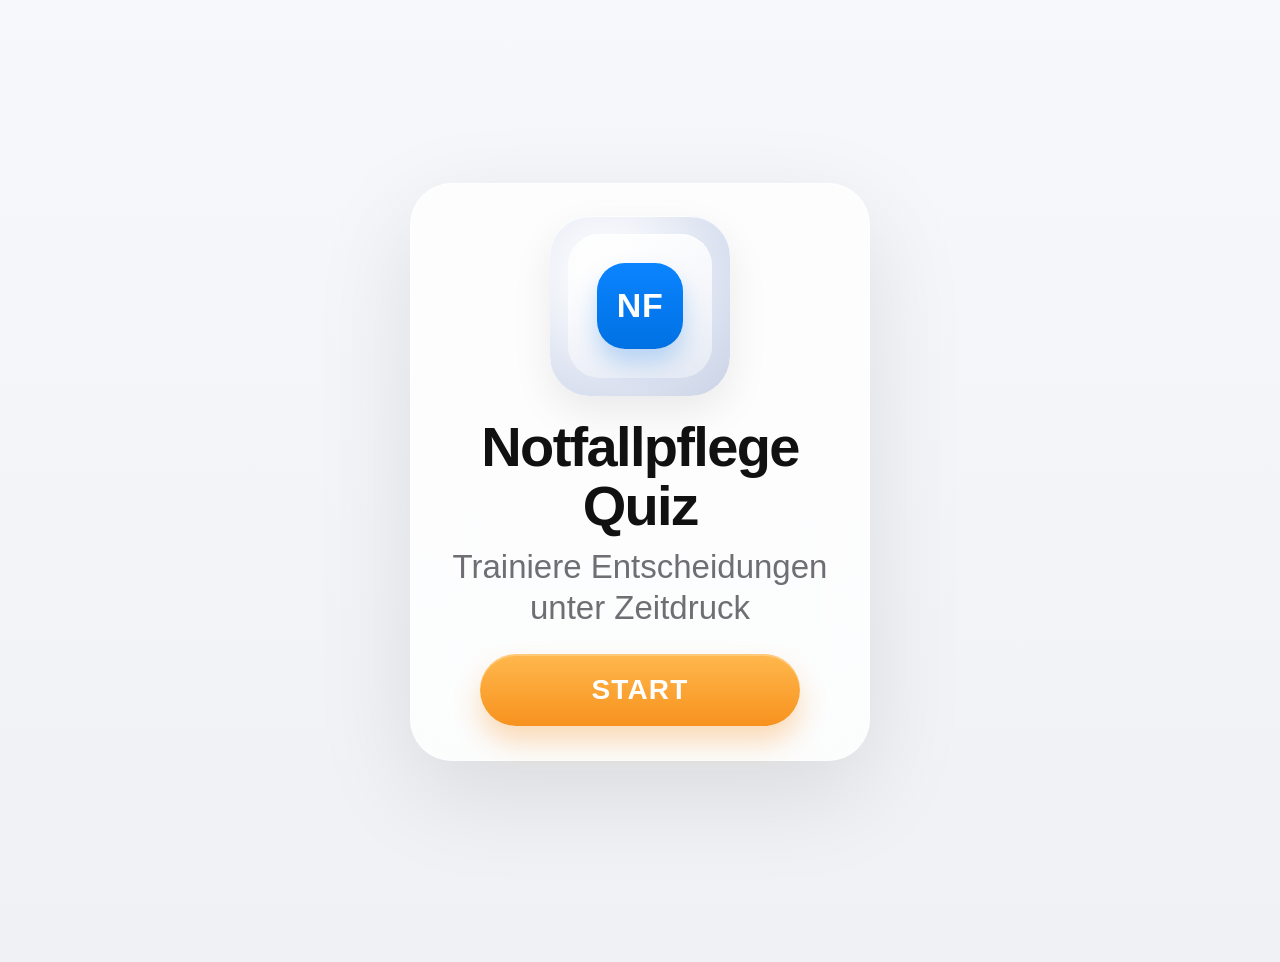
==== commit b43cef60: "Add files via upload" ====
--- a/index.html
+++ b/index.html
@@ -4,318 +4,14 @@
   <meta charset="UTF-8">
   <meta name="viewport" content="width=device-width, initial-scale=1.0, viewport-fit=cover">
   <title>Notfallpflege Quiz</title>
-  <style>*{box-sizing:border-box}
-:root{
-  --bg:#f5f5f7;
-  --card:#ffffff;
-  --text:#111111;
-  --muted:#6e6e73;
-  --line:#d2d2d7;
-  --shadow:0 18px 48px rgba(0,0,0,.08);
-  --blue:#0071e3;
-  --green:#34c759;
-  --red:#ff3b30;
-  --gold:#d4af37;
-}
-html,body{margin:0;padding:0}
-body{
-  font-family:-apple-system,BlinkMacSystemFont,"SF Pro Display","SF Pro Text","Segoe UI",Arial,sans-serif;
-  background:linear-gradient(180deg,#f7f8fb 0%,#eff1f5 100%);
-  color:var(--text);
-  min-height:100vh;
-  -webkit-font-smoothing:antialiased;
-}
-button{font:inherit}
-.app-shell{
-  max-width:920px;
-  margin:0 auto;
-  padding:22px 16px 40px;
-}
-.screen{display:none}
-.screen.active{display:block}
-.landing-phone{
-  min-height:100vh;
-  display:flex;
-  align-items:center;
-  justify-content:center;
-  padding:18px 0;
-}
-.landing-content{
-  width:min(100%,460px);
-  background:rgba(255,255,255,.78);
-  border:1px solid rgba(255,255,255,.6);
-  border-radius:42px;
-  box-shadow:0 32px 100px rgba(0,0,0,.1);
-  padding:32px 24px 34px;
-  text-align:center;
-  backdrop-filter:blur(26px);
-}
-.landing-illustration{
-  width:180px;
-  height:180px;
-  margin:0 auto 22px;
-  border-radius:40px;
-  background:linear-gradient(180deg,#ffffff,#eef1f8);
-  display:flex;
-  align-items:center;
-  justify-content:center;
-  box-shadow:inset 0 1px 0 rgba(255,255,255,.9), 0 16px 40px rgba(0,0,0,.08);
-}
-.landing-illustration img{
-  width:140px;
-  max-width:80%;
-}
-.landing-content h1{
-  margin:0 0 10px;
-  font-size:clamp(34px,6vw,56px);
-  line-height:1.05;
-  font-weight:750;
-  letter-spacing:-.03em;
-}
-.landing-content p{
-  margin:0 0 26px;
-  color:var(--muted);
-  font-size:clamp(20px,3.8vw,33px);
-  line-height:1.25;
-}
-.start-cta{
-  width:100%;
-  max-width:320px;
-  border:none;
-  border-radius:999px;
-  background:linear-gradient(180deg,#ffb84d,#f7921e);
-  color:#fff;
-  font-size:28px;
-  font-weight:800;
-  letter-spacing:.04em;
-  text-transform:uppercase;
-  padding:20px 22px;
-  box-shadow:0 16px 28px rgba(247,146,30,.32), inset 0 2px 0 rgba(255,255,255,.25);
-  cursor:pointer;
-}
-.hero{
-  text-align:center;
-  padding:24px 8px 8px;
-}
-.hero-logo{
-  width:150px;
-  max-width:42vw;
-  display:block;
-  margin:0 auto 18px;
-  filter:drop-shadow(0 10px 22px rgba(0,0,0,.12));
-}
-.hero-logo.small-logo{width:110px}
-.hero-kicker{
-  margin:0 0 10px;
-  color:var(--muted);
-  font-size:14px;
-  letter-spacing:.02em;
-}
-.hero h2{
-  margin:0 auto 14px;
-  max-width:760px;
-  font-size:clamp(30px,5vw,50px);
-  line-height:1.05;
-  font-weight:700;
-}
-.hero-copy{
-  max-width:720px;
-  margin:0 auto;
-  color:var(--muted);
-  font-size:clamp(16px,2.2vw,20px);
-  line-height:1.5;
-}
-.mode-row{
-  display:flex;
-  gap:10px;
-  justify-content:center;
-  margin:26px auto 22px;
-  flex-wrap:wrap;
-}
-.mode-btn{
-  border:1px solid var(--line);
-  background:rgba(255,255,255,.9);
-  color:var(--text);
-  border-radius:999px;
-  padding:12px 18px;
-  min-width:148px;
-  box-shadow:var(--shadow);
-  cursor:pointer;
-}
-.mode-btn.active{
-  background:#111;
-  color:#fff;
-  border-color:#111;
-}
-.module-list{
-  display:grid;
-  gap:14px;
-}
-.module-card{
-  width:100%;
-  display:flex;
-  align-items:flex-start;
-  gap:16px;
-  text-align:left;
-  border:none;
-  background:rgba(255,255,255,.88);
-  backdrop-filter:blur(24px);
-  border-radius:28px;
-  padding:22px 22px;
-  box-shadow:var(--shadow);
-  cursor:pointer;
-  transition:transform .18s ease, box-shadow .18s ease;
-}
-.module-card:hover{transform:translateY(-1px)}
-.module-number{
-  width:34px;
-  min-width:34px;
-  font-size:28px;
-  line-height:1;
-  font-weight:700;
-  color:#111;
-}
-.module-text strong{
-  display:block;
-  font-size:24px;
-  line-height:1.15;
-  margin-bottom:6px;
-}
-.module-text small{
-  display:block;
-  color:var(--muted);
-  font-size:16px;
-  line-height:1.4;
-}
-.module-red{border-left:8px solid #ff453a}
-.module-blue{border-left:8px solid #0071e3}
-.module-violet{border-left:8px solid #6e56cf}
-.module-green{border-left:8px solid #34c759}
-.module-orange{border-left:8px solid #ff9f0a}
-.module-slate{border-left:8px solid #5ac8fa}
-.module-dark{border-left:8px solid #1d1d1f}
-.quiz-topbar{
-  display:flex;
-  align-items:center;
-  justify-content:space-between;
-  gap:10px;
-  margin-bottom:14px;
-}
-.ghost-btn{
-  border:none;
-  background:rgba(255,255,255,.9);
-  color:#111;
-  padding:10px 14px;
-  border-radius:999px;
-  box-shadow:var(--shadow);
-  cursor:pointer;
-}
-.quiz-title-wrap{text-align:center;flex:1}
-.quiz-module-label{margin:0;font-weight:700}
-.quiz-counter{margin:4px 0 0;color:var(--muted);font-size:14px}
-.progress-outer{
-  height:10px;
-  background:rgba(0,0,0,.08);
-  border-radius:999px;
-  overflow:hidden;
-  margin:0 0 18px;
-}
-.progress-inner{
-  height:100%;
-  width:0;
-  background:linear-gradient(90deg,#0071e3,#5ac8fa);
-  transition:width .25s ease;
-}
-.image-wrap{
-  background:#fff;
-  border-radius:28px;
-  overflow:hidden;
-  box-shadow:var(--shadow);
-  margin-bottom:16px;
-}
-.image-wrap img{width:100%;display:block}
-.question-card{
-  background:rgba(255,255,255,.9);
-  border-radius:32px;
-  box-shadow:var(--shadow);
-  padding:22px;
-}
-.question-text{
-  margin:0 0 18px;
-  font-size:clamp(24px,4vw,34px);
-  line-height:1.18;
-}
-.answers{display:grid;gap:12px}
-.answer-btn{
-  width:100%;
-  border:none;
-  border-radius:20px;
-  background:#f5f5f7;
-  color:#111;
-  padding:18px 16px;
-  font-size:18px;
-  line-height:1.35;
-  text-align:left;
-  box-shadow:inset 0 0 0 1px rgba(0,0,0,.06);
-  cursor:pointer;
-}
-.answer-btn:hover{background:#ececf1}
-.answer-btn.correct{background:#e8f9ee;box-shadow:inset 0 0 0 2px var(--green)}
-.answer-btn.wrong{background:#ffeceb;box-shadow:inset 0 0 0 2px var(--red)}
-.answer-btn.disabled{pointer-events:none}
-.answer-btn.removed{visibility:hidden;height:0;padding:0;margin:0}
-.action-row{display:flex;gap:12px;margin-top:18px;flex-wrap:wrap}
-.accent-btn{
-  flex:1;
-  min-width:170px;
-  border:none;
-  border-radius:18px;
-  padding:15px 16px;
-  font-weight:700;
-  cursor:pointer;
-}
-.accent-btn.gold{background:#f4d46a;color:#111}
-.accent-btn.blue{background:#0071e3;color:#fff}
-.status-row{display:flex;gap:10px;margin-top:16px;flex-wrap:wrap}
-.timer-pill{
-  background:#f5f5f7;
-  border-radius:999px;
-  padding:10px 14px;
-  font-weight:700;
-}
-.timer-pill.muted{font-weight:600;color:var(--muted)}
-.feedback{min-height:24px;margin:14px 0 0;font-weight:700}
-.explanation{margin:10px 0 0;color:var(--muted);line-height:1.5;font-size:15px}
-.hidden{display:none !important}
-.single-actions{margin-top:24px}
-@media (max-width:768px){
-  .landing-content{max-width:420px}
-}
-@media (max-width:640px){
-  .app-shell{padding:14px 12px 24px}
-  .landing-content{border-radius:34px;padding:28px 18px 28px}
-  .landing-illustration{width:150px;height:150px;border-radius:34px}
-  .start-cta{font-size:24px;padding:18px 18px}
-  .hero{padding-top:8px}
-  .module-card{border-radius:24px;padding:18px 18px}
-  .module-number{font-size:24px;width:28px;min-width:28px}
-  .module-text strong{font-size:22px}
-  .module-text small{font-size:15px}
-  .question-card{padding:18px;border-radius:26px}
-  .answer-btn{font-size:17px;padding:16px 14px}
-  .action-row{flex-direction:column}
-  .accent-btn{width:100%}
-}
-</style>
+  <link rel="stylesheet" href="style.css">
 </head>
 <body>
   <div class="app-shell">
     <section id="landingScreen" class="screen active">
       <div class="landing-phone">
         <div class="landing-content">
-          <div class="landing-illustration">
-            <img src="jokerhut.jpg" alt="Quiz Logo">
-          </div>
+          <div class="landing-illustration css-logo" aria-hidden="true"><div class="logo-badge">NF</div></div>
           <h1>Notfallpflege Quiz</h1>
           <p>Trainiere Entscheidungen unter Zeitdruck</p>
           <button class="start-cta" onclick="openHome()">Start</button>
@@ -325,7 +21,7 @@
 
     <section id="homeScreen" class="screen">
       <div class="hero">
-        <img src="jokerhut.jpg" alt="Joker Logo" class="hero-logo">
+        <div class="hero-logo css-logo-inline" aria-hidden="true"><div class="logo-badge small">NF</div></div>
         <p class="hero-kicker">Fachweiterbildung Lernquiz</p>
         <h2>Wissen trainieren für Schockraum, Notaufnahme und Akutsituationen</h2>
         <p class="hero-copy">
@@ -438,7 +134,7 @@
 
     <section id="resultScreen" class="screen">
       <div class="hero hero-small">
-        <img src="jokerhut.jpg" alt="Joker Logo" class="hero-logo small-logo">
+        <div class="hero-logo small-logo css-logo-inline" aria-hidden="true"><div class="logo-badge small">NF</div></div>
         <p class="hero-kicker">Auswertung</p>
         <h2 id="resultTitle">Durchgang beendet</h2>
         <p id="resultText" class="hero-copy"></p>
@@ -464,290 +160,6 @@
     </section>
   </div>
 
-  <script>const QUESTIONS = {"xabcd": [{"frage": "Was hat im ABCDE-Schema oberste Priorität?", "antworten": ["Lebensbedrohliche Probleme sofort behandeln", "Anamnese erheben", "Diagnostik abschließen", "Dokumentation"], "richtig": 0, "erklaerung": "Im ABCDE-Schema werden zuerst unmittelbar lebensbedrohliche Probleme erkannt und behandelt."}, {"frage": "Welches Grundprinzip liegt dem ABCDE-Schema zugrunde?", "antworten": ["Zuerst behandeln, was unbehandelt schnell zum Tod führt", "Zuerst alle Vitalwerte exakt messen", "Zuerst den Patienten komplett entkleiden", "Zuerst eine vollständige Anamnese erheben"], "richtig": 0, "erklaerung": "Treat first what kills first ist das Grundprinzip des ABCDE-Schemas."}, {"frage": "Was bedeutet A im ABCDE-Schema?", "antworten": ["Airway", "Assessment", "Alert", "Airflow"], "richtig": 0, "erklaerung": "A steht für Airway, also Atemweg."}, {"frage": "Was ist das Ziel von A?", "antworten": ["Freie Atemwege sicherstellen", "Sauerstoffsättigung messen", "Blutdruck erfassen", "Temperatur messen"], "richtig": 0, "erklaerung": "Bei A wird geprüft und gesichert, ob der Atemweg frei ist."}, {"frage": "Welches Atemgeräusch spricht für Weichteilverlegung?", "antworten": ["Schnarchen", "Gurgeln", "Stridor", "Kein Geräusch"], "richtig": 0, "erklaerung": "Schnarchendes Atemgeräusch spricht typisch für Tonusverlust der Weichteile im Rachenraum."}, {"frage": "Welches Atemgeräusch spricht für Flüssigkeit im Mund-Rachen-Raum?", "antworten": ["Gurgeln", "Schnarchen", "Stille", "Pfeifen"], "richtig": 0, "erklaerung": "Gurgeln weist auf Flüssigkeit im Mund-Rachen-Raum hin."}, {"frage": "Welches Geräusch ist typisch bei Schwellung der oberen Atemwege?", "antworten": ["Stridor", "Schnarchen", "Gurgeln", "Rasseln"], "richtig": 0, "erklaerung": "Stridor ist typisch bei Verlegung der oberen Atemwege durch Schwellung."}, {"frage": "Was bedeutet fehlendes Atemgeräusch im A-Problem?", "antworten": ["Komplette Verlegung oder Atemstillstand", "Normale Atmung", "Leichte Atemnot", "Hyperventilation"], "richtig": 0, "erklaerung": "Fehlendes Atemgeräusch ist ein Warnzeichen für komplette Verlegung oder Atemstillstand."}, {"frage": "Wie wird der Atemweg bei bewusstlosen Patienten ohne HWS-Verdacht freigemacht?", "antworten": ["Kopf überstrecken und Kinn anheben", "Nur stabile Seitenlage", "Nur Absaugen", "Nur Sauerstoff"], "richtig": 0, "erklaerung": "Ohne HWS-Verdacht erfolgt die Atemwegseröffnung durch Kopf überstrecken und Kinn anheben."}, {"frage": "Welche Atemwegstechnik passt bei Traumapatienten?", "antworten": ["Modifizierter Esmarch-Handgriff", "Maximale Reklination", "Nur Absaugen", "Nur Nasopharyngealtubus"], "richtig": 0, "erklaerung": "Beim Traumapatienten mit HWS-Verdacht wird der modifizierte Esmarch-Handgriff verwendet."}, {"frage": "Welche Größe eines Nasopharyngealtubus passt meist für Erwachsene?", "antworten": ["6 bis 7 mm ID", "2 bis 3 mm ID", "4 bis 5 mm ID", "9 bis 10 mm ID"], "richtig": 0, "erklaerung": "Für Erwachsene werden meist Nasopharyngealtuben mit 6 bis 7 mm Innendurchmesser verwendet."}, {"frage": "Woran misst man die Länge eines Nasopharyngealtubus ab?", "antworten": ["Nasenspitze bis Ohrläppchen", "Mundwinkel bis Kinn", "Stirn bis Kinn", "Nase bis Sternum"], "richtig": 0, "erklaerung": "Die passende Länge wird von der Nasenspitze bis zum Ohrläppchen abgeschätzt."}, {"frage": "Was bedeutet B im ABCDE-Schema?", "antworten": ["Breathing", "Blood", "Brain", "Balance"], "richtig": 0, "erklaerung": "B steht für Breathing, also Atmung."}, {"frage": "Was wird bei B primär beurteilt?", "antworten": ["Atmung", "Puls", "Bewusstsein", "Temperatur"], "richtig": 0, "erklaerung": "Bei B werden Atmung, Thoraxbewegung und Atemgeräusche beurteilt."}, {"frage": "Was ist eine typische Maßnahme bei B?", "antworten": ["Sauerstoffgabe", "Bluttransfusion", "EKG schreiben", "Anamnese erheben"], "richtig": 0, "erklaerung": "Bei Atemproblemen ist die frühzeitige Sauerstoffgabe eine Standardmaßnahme."}, {"frage": "Welche inspiratorische O2-Konzentration ist für die Sauerstoffbrille angegeben?", "antworten": ["24 bis 44 Prozent", "35 bis 60 Prozent", "85 bis 90 Prozent", "100 Prozent"], "richtig": 0, "erklaerung": "Für die Sauerstoffbrille werden etwa 24 bis 44 Prozent inspiratorischer Sauerstoff angegeben."}, {"frage": "Welche inspiratorische O2-Konzentration ist für die einfache Sauerstoffmaske angegeben?", "antworten": ["35 bis 60 Prozent", "24 bis 44 Prozent", "85 bis 90 Prozent", "100 Prozent"], "richtig": 0, "erklaerung": "Die einfache Sauerstoffmaske erreicht etwa 35 bis 60 Prozent."}, {"frage": "Welche inspiratorische O2-Konzentration ist für die Reservoir-Maske angegeben?", "antworten": ["85 bis 90 Prozent", "24 bis 44 Prozent", "35 bis 60 Prozent", "100 Prozent"], "richtig": 0, "erklaerung": "Eine Reservoir-Maske kann etwa 85 bis 90 Prozent inspiratorischen Sauerstoff liefern."}, {"frage": "Welche inspiratorische O2-Konzentration ist mit Demand-Ventil möglich?", "antworten": ["100 Prozent", "85 bis 90 Prozent", "35 bis 60 Prozent", "24 bis 44 Prozent"], "richtig": 0, "erklaerung": "Mit dicht sitzender Beatmungsmaske und Demand-Ventil sind 100 Prozent möglich."}, {"frage": "Was ist ein typisches Zeichen für Ateminsuffizienz?", "antworten": ["Dyspnoe", "Bradykardie", "Hypertonie", "Normale Haut"], "richtig": 0, "erklaerung": "Dyspnoe ist ein Leitsymptom einer gestörten Atmung."}, {"frage": "Was gehört nicht primär zur B-Beurteilung?", "antworten": ["Troponin", "Atemfrequenz", "Thoraxbewegung", "Atemgeräusche"], "richtig": 0, "erklaerung": "Troponin gehört nicht zur primären B-Beurteilung."}, {"frage": "Was bedeutet C im ABCDE-Schema?", "antworten": ["Circulation", "Control", "Cardio", "Core"], "richtig": 0, "erklaerung": "C steht für Circulation, also Kreislauf."}, {"frage": "Was wird bei C beurteilt?", "antworten": ["Kreislauf", "Atmung", "Bewusstsein", "Temperatur"], "richtig": 0, "erklaerung": "Bei C werden Puls, Haut, Rekapillarisierung und Blutungen beurteilt."}, {"frage": "Was ist ein Schockzeichen?", "antworten": ["Kalte blasse Haut", "Warme rosige Haut", "Rote Haut", "Trockene Haut"], "richtig": 0, "erklaerung": "Kalte, blasse oder kaltschweißige Haut spricht für Schock."}, {"frage": "Welche Hautbeschreibung gilt als normal?", "antworten": ["Rosig, warm und trocken", "Blass, kühl und feucht", "Zyanotisch und kalt", "Marmoriert und kalt"], "richtig": 0, "erklaerung": "Normale Haut wird im Material als rosig, warm und trocken beschrieben."}, {"frage": "Was zeigt eine verlängerte Rekapillarisierungszeit an?", "antworten": ["Schlechte Perfusion", "Gute Perfusion", "Normale Haut", "Fieber"], "richtig": 0, "erklaerung": "Eine verlängerte Rekapillarisierungszeit weist auf Minderdurchblutung hin."}, {"frage": "Welcher Puls wird zuerst getastet?", "antworten": ["Radialispuls", "Carotispuls", "Femoralpuls", "Fußpuls"], "richtig": 0, "erklaerung": "Zunächst wird der Radialispuls geprüft."}, {"frage": "Welcher Puls wird als Nächstes getastet, wenn radial keiner tastbar ist?", "antworten": ["Carotispuls", "Brachialispuls", "Temporalis", "Poplitea"], "richtig": 0, "erklaerung": "Ist radial kein Puls tastbar, wird der Carotispuls kontrolliert."}, {"frage": "Wofür spricht ein gut tastbarer Radialispuls ungefähr?", "antworten": ["Etwa 90 mmHg systolisch", "Etwa 70 mmHg systolisch", "Etwa 50 mmHg systolisch", "Mindestens 140 mmHg systolisch"], "richtig": 0, "erklaerung": "Ein tastbarer Radialispuls spricht grob für einen systolischen Blutdruck um 90 mmHg."}, {"frage": "Wofür spricht nur tastbarer Carotispuls ungefähr?", "antworten": ["Etwa 70 mmHg systolisch", "Etwa 90 mmHg systolisch", "Etwa 120 mmHg systolisch", "Normotonie"], "richtig": 0, "erklaerung": "Nur tastbarer Carotispuls spricht grob für etwa 70 mmHg systolisch."}, {"frage": "Was bedeutet D im ABCDE-Schema?", "antworten": ["Disability", "Diagnosis", "Depth", "Deficit"], "richtig": 0, "erklaerung": "D steht für Disability, also neurologischer Status."}, {"frage": "Was wird bei D überprüft?", "antworten": ["Neurologischer Status", "Blutdruck", "Temperatur", "EKG"], "richtig": 0, "erklaerung": "Bei D werden Bewusstsein, Orientierung, Pupillen und neurologische Auffälligkeiten geprüft."}, {"frage": "Welches kurze Schema wird im D-Teil zur Bewusstseinsbeurteilung verwendet?", "antworten": ["AVPU", "ABCDE", "NEWS", "SOFA"], "richtig": 0, "erklaerung": "Zur raschen Bewusstseinsbeurteilung wird im D-Teil AVPU genutzt."}, {"frage": "Was bedeutet A im AVPU-Schema?", "antworten": ["Alert", "Airway", "Apnoe", "Assessment"], "richtig": 0, "erklaerung": "A steht für Alert, also wach und orientiert."}, {"frage": "Was bedeutet V im AVPU-Schema?", "antworten": ["Reaktion auf Ansprache", "Reaktion auf Schmerz", "Keine Reaktion", "Schlaf"], "richtig": 0, "erklaerung": "V bedeutet verbale Reaktion auf Ansprache."}, {"frage": "Was bedeutet P im AVPU-Schema?", "antworten": ["Reaktion auf Schmerzreiz", "Reaktion auf Ansprache", "Wach und orientiert", "Keine Reaktion"], "richtig": 0, "erklaerung": "P steht für Pain, also Reaktion auf Schmerzreiz."}, {"frage": "Was bedeutet U im AVPU-Schema?", "antworten": ["Keine Reaktion", "Reaktion auf Schmerz", "Reaktion auf Ansprache", "Wach"], "richtig": 0, "erklaerung": "U steht für Unresponsive, also keine Reaktion."}, {"frage": "Was ist bei U besonders wichtig?", "antworten": ["Atemweg freimachen", "EKG schreiben", "Patienten aufsetzen", "Pupillen zuerst kontrollieren"], "richtig": 0, "erklaerung": "Bei nicht ansprechbaren Patienten muss sofort an den Atemweg gedacht werden."}, {"frage": "Was bedeutet E im ABCDE-Schema?", "antworten": ["Exposure", "Evaluation", "Examination", "Emergency"], "richtig": 0, "erklaerung": "E steht für Exposure bzw. Environment."}, {"frage": "Was gehört zu E?", "antworten": ["Patient vollständig untersuchen", "Nur Blutdruck messen", "Nur Temperatur messen", "Nur Anamnese"], "richtig": 0, "erklaerung": "Bei E wird der Patient vollständig exponiert und untersucht."}, {"frage": "Was ist bei E zusätzlich wichtig?", "antworten": ["Wärmeerhalt", "Nur Entkleiden", "Nur Sonografie", "Nur Lagerung"], "richtig": 0, "erklaerung": "Trotz Exposition muss immer an Wärmeerhalt gedacht werden."}, {"frage": "Was bedeutet x im xABCDE?", "antworten": ["Massive Blutung stoppen", "Atemweg sichern", "EKG schreiben", "Anamnese"], "richtig": 0, "erklaerung": "Das x steht für die sofortige Kontrolle lebensbedrohlicher Blutungen."}, {"frage": "Wann wird x vorgezogen?", "antworten": ["Bei massiver Blutung", "Immer", "Nie", "Nur bei internistischen Patienten"], "richtig": 0, "erklaerung": "Bei lebensbedrohlicher äußerer Blutung steht x vor A."}, {"frage": "Welche Maßnahme ist bei äußerer massiver Blutung am effektivsten?", "antworten": ["Direkter manueller Druck", "EKG", "Sauerstoff", "Anamnese"], "richtig": 0, "erklaerung": "Direkter manueller Druck ist die effektivste Erstmaßnahme."}, {"frage": "Was ist ein typischer Fehler im ABCDE-Ablauf?", "antworten": ["Diagnostik vor Stabilisierung", "Sauerstoffgabe", "Monitoring", "Reevaluation"], "richtig": 0, "erklaerung": "Diagnostik darf die lebensrettende Stabilisierung nicht verzögern."}, {"frage": "Wann wird zum nächsten Schritt gewechselt?", "antworten": ["Wenn aktuelles Problem behandelt ist", "Sofort", "Nie", "Nur nach Labor"], "richtig": 0, "erklaerung": "Zum nächsten Buchstaben wird gewechselt, wenn das aktuelle Problem erkannt und behandelt ist."}, {"frage": "Was ist das Ziel des gesamten ABCDE-Schemas?", "antworten": ["Überleben sichern", "Nur Diagnose stellen", "Dokumentieren", "Entlassung vorbereiten"], "richtig": 0, "erklaerung": "Das ABCDE-Schema dient dazu, lebensbedrohliche Probleme rasch zu erkennen und das Überleben zu sichern."}], "labor": [{"frage": "Welches Röhrchen wird für das kleine Blutbild verwendet?", "antworten": ["EDTA", "Citrat", "Heparin", "Serum"], "richtig": 0, "erklaerung": "Für das Blutbild wird typischerweise EDTA verwendet."}, {"frage": "Welches Röhrchen wird für Gerinnung verwendet?", "antworten": ["Citrat", "EDTA", "Heparin", "Serum"], "richtig": 0, "erklaerung": "Gerinnungsanalysen werden im Citrat-Röhrchen abgenommen."}, {"frage": "Welches Röhrchen wird für klinische Chemie verwendet?", "antworten": ["Heparin", "EDTA", "Citrat", "BGA"], "richtig": 0, "erklaerung": "Für klinische Chemie wird häufig ein Heparin-Röhrchen verwendet."}, {"frage": "Welches Material wird für Blutgase verwendet?", "antworten": ["BGA-Spritze", "EDTA", "Serum", "Citrat"], "richtig": 0, "erklaerung": "Blutgasanalysen werden in der BGA-Spritze abgenommen."}, {"frage": "Leukozyten normal?", "antworten": ["4 bis 10", "100 bis 200", "0 bis 1", "50 bis 100"], "richtig": 0, "erklaerung": "Als grober Normalbereich gelten etwa 4 bis 10 G/l."}, {"frage": "Was bedeutet erhöhte Leukozyten am ehesten?", "antworten": ["Infektion oder Entzündung", "Anämie", "Hypoglykämie", "Nierenversagen"], "richtig": 0, "erklaerung": "Leukozytose spricht häufig für Entzündung oder Infektion."}, {"frage": "Was bedeutet niedrige Leukozyten am ehesten?", "antworten": ["Leukopenie oder Immunsuppression", "Hyperthyreose", "Hyperglykämie", "Dehydratation"], "richtig": 0, "erklaerung": "Niedrige Leukozyten können auf Leukopenie oder Immunsuppression hinweisen."}, {"frage": "Thrombozyten normal?", "antworten": ["150 bis 400", "10 bis 50", "500 bis 800", "50 bis 100"], "richtig": 0, "erklaerung": "Der typische Normbereich liegt grob bei 150 bis 400 G/l."}, {"frage": "Was bedeutet niedrige Thrombozyten?", "antworten": ["Blutungsgefahr", "Thromboserisiko", "Hypertonie", "Infektion"], "richtig": 0, "erklaerung": "Bei Thrombozytopenie steigt die Blutungsgefahr."}, {"frage": "Was bedeutet hohe Thrombozyten?", "antworten": ["Thromboserisiko", "Blutungsgefahr", "Anämie", "Hypoglykämie"], "richtig": 0, "erklaerung": "Erhöhte Thrombozyten können das Thromboserisiko erhöhen."}, {"frage": "Hb Mann normal?", "antworten": ["14 bis 18", "10 bis 12", "8 bis 10", "20 bis 25"], "richtig": 0, "erklaerung": "Als grober Normalbereich bei Männern gelten etwa 14 bis 18 g/dl."}, {"frage": "Hb Frau normal?", "antworten": ["12 bis 16", "14 bis 18", "8 bis 10", "20 bis 25"], "richtig": 0, "erklaerung": "Als grober Normalbereich bei Frauen gelten etwa 12 bis 16 g/dl."}, {"frage": "Was bedeutet niedriger Hb?", "antworten": ["Anämie", "Infektion", "Thrombose", "Hypertonie"], "richtig": 0, "erklaerung": "Ein niedriger Hb spricht für eine Anämie oder Blutverlust."}, {"frage": "Was bedeutet hoher Hb?", "antworten": ["Polyglobulie", "Anämie", "Infektion", "Nierenversagen"], "richtig": 0, "erklaerung": "Ein hoher Hb kann auf Polyglobulie oder Hämokonzentration hindeuten."}, {"frage": "Kalium normal?", "antworten": ["3,6 bis 5,5", "1 bis 2", "10 bis 15", "6 bis 10"], "richtig": 0, "erklaerung": "Der grobe Normbereich für Kalium liegt etwa bei 3,6 bis 5,5 mmol/l."}, {"frage": "Hyperkaliämie kann führen zu?", "antworten": ["Arrhythmien", "Fieber", "Husten", "Hypertonie"], "richtig": 0, "erklaerung": "Hyperkaliämie ist besonders wegen gefährlicher Herzrhythmusstörungen relevant."}, {"frage": "Hypokaliämie führt häufig zu?", "antworten": ["Muskelschwäche", "Hypertonie", "Fieber", "Rash"], "richtig": 0, "erklaerung": "Hypokaliämie kann Muskelschwäche und Rhythmusstörungen verursachen."}, {"frage": "Natrium normal?", "antworten": ["135 bis 145", "3 bis 5", "100 bis 200", "50 bis 80"], "richtig": 0, "erklaerung": "Als Normbereich gelten etwa 135 bis 145 mmol/l."}, {"frage": "Hyponatriämie kann führen zu?", "antworten": ["Verwirrtheit", "Hypertonie", "Fieber", "Husten"], "richtig": 0, "erklaerung": "Hyponatriämie kann neurologische Symptome wie Verwirrtheit auslösen."}, {"frage": "Hypernatriämie spricht häufig für?", "antworten": ["Dehydratation", "Anämie", "Infektion", "Hypotonie"], "richtig": 0, "erklaerung": "Hypernatriämie findet sich oft bei Wasserverlust oder Dehydratation."}, {"frage": "Kreatinin normal?", "antworten": ["0,6 bis 1,2", "5 bis 10", "20 bis 30", "100 bis 200"], "richtig": 0, "erklaerung": "Kreatinin liegt grob normal bei etwa 0,6 bis 1,2 mg/dl."}, {"frage": "Erhöhtes Kreatinin spricht am ehesten für?", "antworten": ["Niereninsuffizienz", "Infektion", "Anämie", "Thrombose"], "richtig": 0, "erklaerung": "Erhöhtes Kreatinin spricht für eine eingeschränkte Nierenfunktion."}, {"frage": "CRP normal?", "antworten": ["unter 5", "50", "100", "200"], "richtig": 0, "erklaerung": "CRP ist in vielen Laboren unter 5 mg/l normal."}, {"frage": "Erhöhtes CRP spricht für?", "antworten": ["Entzündung", "Anämie", "Hypoglykämie", "Hypertonie"], "richtig": 0, "erklaerung": "CRP ist ein Entzündungsmarker."}, {"frage": "Glukose nüchtern normal?", "antworten": ["70 bis 100", "200 bis 300", "10 bis 20", "150 bis 200"], "richtig": 0, "erklaerung": "Nüchtern liegt die Glukose grob bei 70 bis 100 mg/dl."}, {"frage": "Hyperglykämie bedeutet?", "antworten": ["Zu hoher Blutzucker", "Zu niedriger Blutzucker", "Infektion", "Anämie"], "richtig": 0, "erklaerung": "Hyperglykämie heißt erhöhter Blutzucker."}, {"frage": "Hypoglykämie bedeutet?", "antworten": ["Zu niedriger Blutzucker", "Zu hoher Blutzucker", "Infektion", "Anämie"], "richtig": 0, "erklaerung": "Hypoglykämie heißt erniedrigter Blutzucker."}, {"frage": "Quick normal?", "antworten": ["70 bis 120 Prozent", "10 bis 20 Prozent", "150 bis 200 Prozent", "1 bis 2 Prozent"], "richtig": 0, "erklaerung": "Quick wird oft grob mit 70 bis 120 Prozent angegeben."}, {"frage": "INR normal?", "antworten": ["0,9 bis 1,1", "2 bis 3", "5 bis 6", "10"], "richtig": 0, "erklaerung": "Ohne Antikoagulation liegt die INR etwa um 1."}, {"frage": "PTT normal?", "antworten": ["20 bis 40 Sekunden", "1 bis 5 Sekunden", "100 Sekunden", "200 Sekunden"], "richtig": 0, "erklaerung": "Die PTT liegt grob im Bereich von 20 bis 40 Sekunden."}, {"frage": "Verlängerte PTT bedeutet?", "antworten": ["Gerinnungsstörung", "Infektion", "Hypertonie", "Fieber"], "richtig": 0, "erklaerung": "Eine verlängerte PTT weist auf eine Störung der Gerinnung hin."}, {"frage": "D-Dimere erhöht bei?", "antworten": ["Thrombose oder Embolie", "Anämie", "Hypoglykämie", "Infektion"], "richtig": 0, "erklaerung": "Erhöhte D-Dimere finden sich unter anderem bei Thrombose oder Embolie."}, {"frage": "Laktat erhöht bedeutet?", "antworten": ["Gewebehypoxie", "Hypertonie", "Anämie", "Fieber"], "richtig": 0, "erklaerung": "Ein erhöhtes Laktat kann auf Gewebehypoxie oder Schock hinweisen."}, {"frage": "Troponin erhöht bedeutet?", "antworten": ["Myokardschaden", "Infektion", "Anämie", "Hypoglykämie"], "richtig": 0, "erklaerung": "Troponin ist ein Marker für Myokardschädigung."}, {"frage": "CK erhöht bedeutet?", "antworten": ["Muskelschaden", "Nierenversagen", "Infektion", "Hypoglykämie"], "richtig": 0, "erklaerung": "CK steigt bei Muskelzellschaden an."}, {"frage": "Bilirubin erhöht bedeutet?", "antworten": ["Leber- oder Gallenproblem", "Infektion", "Anämie", "Hypertonie"], "richtig": 0, "erklaerung": "Erhöhtes Bilirubin spricht für Leber- oder Gallenwegserkrankungen."}, {"frage": "AST und ALT erhöht sprechen für?", "antworten": ["Leberzellschaden", "Infektion", "Hypoglykämie", "Thrombose"], "richtig": 0, "erklaerung": "Erhöhte Transaminasen sprechen für Leberzellschaden."}, {"frage": "Lipase erhöht spricht für?", "antworten": ["Pankreatitis", "Infektion", "Anämie", "Hypertonie"], "richtig": 0, "erklaerung": "Lipase ist ein wichtiger Marker bei Pankreatitis."}, {"frage": "TSH erhöht bedeutet meist?", "antworten": ["Hypothyreose", "Hyperthyreose", "Infektion", "Anämie"], "richtig": 0, "erklaerung": "Ein erhöhtes TSH passt typischerweise zur Hypothyreose."}, {"frage": "TSH niedrig bedeutet meist?", "antworten": ["Hyperthyreose", "Hypothyreose", "Infektion", "Anämie"], "richtig": 0, "erklaerung": "Ein supprimiertes TSH passt typischerweise zur Hyperthyreose."}, {"frage": "Harnstoff erhöht spricht für?", "antworten": ["Nierenproblem", "Infektion", "Anämie", "Hypertonie"], "richtig": 0, "erklaerung": "Erhöhter Harnstoff kann bei Nierenfunktionsstörung ansteigen."}, {"frage": "Calcium normal?", "antworten": ["2,2 bis 2,6", "5 bis 10", "10 bis 20", "1 bis 2"], "richtig": 0, "erklaerung": "Das Gesamtcalcium liegt grob bei 2,2 bis 2,6 mmol/l."}, {"frage": "Hypokalzämie führt zu?", "antworten": ["Tetanie", "Hypertonie", "Fieber", "Husten"], "richtig": 0, "erklaerung": "Hypokalzämie kann neuromuskuläre Übererregbarkeit und Tetanie auslösen."}, {"frage": "Hyperkalzämie kann führen zu?", "antworten": ["Bewusstseinsstörung", "Anämie", "Infektion", "Husten"], "richtig": 0, "erklaerung": "Hyperkalzämie kann neurologische Symptome bis zur Bewusstseinsstörung verursachen."}, {"frage": "Magnesium normal?", "antworten": ["0,75 bis 1,05", "2 bis 4", "5 bis 10", "0,1 bis 0,2"], "richtig": 0, "erklaerung": "Magnesium liegt grob bei 0,75 bis 1,05 mmol/l."}, {"frage": "Hypomagnesiämie kann begünstigen?", "antworten": ["Rhythmusstörungen", "Hyperthermie", "Hypertonie", "Leukozytose"], "richtig": 0, "erklaerung": "Ein Magnesiummangel kann Rhythmusstörungen begünstigen."}, {"frage": "Phosphat normal?", "antworten": ["0,77 bis 1,55", "2 bis 5", "5 bis 10", "0,1 bis 0,3"], "richtig": 0, "erklaerung": "Phosphat liegt grob zwischen 0,77 und 1,55 mmol/l."}, {"frage": "Albumin ist wichtig für?", "antworten": ["Kolloidosmotischen Druck", "Herzfrequenz", "Atemfrequenz", "Glukosebildung"], "richtig": 0, "erklaerung": "Albumin trägt wesentlich zum kolloidosmotischen Druck bei."}], "med": [{"frage": "ASS wird in der Notaufnahme typischerweise eingesetzt bei?", "antworten": ["Akutem Koronarsyndrom", "Paracetamolintoxikation", "AVNRT", "Anaphylaxie"], "richtig": 0, "erklaerung": ""}, {"frage": "Welche ASS-Dosis ist beim ACS im Material genannt?", "antworten": ["250 mg i.v.", "100 mg i.v.", "6 mg i.v.", "0,5 mg i.m."], "richtig": 0, "erklaerung": ""}, {"frage": "Welche Kontraindikation passt zu ASS?", "antworten": ["Hämorrhagische Diathese", "Paracetamolintoxikation", "AVNRT", "Bronchialsekretstörung"], "richtig": 0, "erklaerung": ""}, {"frage": "Welche Nebenwirkung passt zu ASS?", "antworten": ["Verlängerte Blutungszeit", "AV-Block III°", "Trockener Husten", "Bradykardie"], "richtig": 0, "erklaerung": ""}, {"frage": "ASS hemmt primär?", "antworten": ["Cyclooxygenase", "ACE", "Beta-Rezeptoren", "Calciumkanäle"], "richtig": 0, "erklaerung": ""}, {"frage": "ASS beeinflusst vor allem?", "antworten": ["Thrombozytenaggregation", "Bronchodilatation", "Insulinsekretion", "Kaliumausscheidung"], "richtig": 0, "erklaerung": ""}, {"frage": "ACC wird als Antidot eingesetzt bei?", "antworten": ["Paracetamolintoxikation", "ASS-Überdosierung", "Adenosin-Nebenwirkung", "Anaphylaxie"], "richtig": 0, "erklaerung": ""}, {"frage": "Wie startet das ACC-Schema?", "antworten": ["150 mg/kg in 200 ml Glukose über 60 Minuten", "50 mg/kg in 500 ml NaCl über 4 Stunden", "100 mg/kg in 1000 ml NaCl über 16 Stunden", "250 mg als Bolus"], "richtig": 0, "erklaerung": ""}, {"frage": "Welche Nebenwirkung ist für ACC genannt?", "antworten": ["Urtikaria", "AV-Block", "Hyperglykämie", "Mydriasis"], "richtig": 0, "erklaerung": ""}, {"frage": "ACC wirkt zusätzlich als?", "antworten": ["Mukolytikum", "Beta-Blocker", "Vasopressor", "Antikoagulans"], "richtig": 0, "erklaerung": ""}, {"frage": "Adenosin wird typischerweise eingesetzt bei?", "antworten": ["AV-Knoten-Reentry-Tachykardie", "Paracetamolintoxikation", "Akutem Koronarsyndrom", "Sepsis"], "richtig": 0, "erklaerung": ""}, {"frage": "Welche Initialdosis Adenosin ist auf der Lernkarte angegeben?", "antworten": ["6 mg i.v.", "3 mg i.v.", "12 mg i.v.", "18 mg i.v."], "richtig": 0, "erklaerung": ""}, {"frage": "Welche zweite Dosis Adenosin ist auf der Lernkarte angegeben?", "antworten": ["12 mg i.v.", "6 mg i.v.", "3 mg i.v.", "1 mg i.v."], "richtig": 0, "erklaerung": ""}, {"frage": "Welche dritte Dosis Adenosin ist auf der Lernkarte angegeben?", "antworten": ["18 mg i.v.", "12 mg i.v.", "6 mg i.v.", "0,5 mg i.v."], "richtig": 0, "erklaerung": ""}, {"frage": "Was muss bei Adenosin beachtet werden?", "antworten": ["Gabe unter EKG-Kontrolle", "Nur oral geben", "Vorher ASS geben", "Mit Glukose mischen"], "richtig": 0, "erklaerung": ""}, {"frage": "Welche CAVE-Aussage steht auf der Adenosin-Karte?", "antworten": ["Asystolie ist möglich, Reanimationsbereitschaft", "Immer langsame Infusion", "Nie bei Tachykardie", "Nur intramuskulär geben"], "richtig": 0, "erklaerung": ""}, {"frage": "Welche Wirkung von Adenosin ist beschrieben?", "antworten": ["Kurzzeitige totale AV-Blockierung", "Dauerhafte Steigerung der Herzfrequenz", "Direkte Analgesie", "Thrombozytenhemmung"], "richtig": 0, "erklaerung": ""}, {"frage": "Welche Nebenwirkung passt zu Adenosin?", "antworten": ["Bradykardie bis Asystolie", "Hyperglykämie", "Mydriasis", "Trockene Haut"], "richtig": 0, "erklaerung": ""}, {"frage": "Wirkdauer von Adenosin laut Karte?", "antworten": ["Unter 10 Sekunden", "30 Minuten", "2 Stunden", "15 Stunden"], "richtig": 0, "erklaerung": ""}, {"frage": "Wirkeintritt von Adenosin laut Karte?", "antworten": ["Sofort", "1 bis 3 Minuten", "2 bis 5 Minuten", "15 Minuten"], "richtig": 0, "erklaerung": ""}, {"frage": "Adrenalin wird eingesetzt bei?", "antworten": ["Herz-Kreislauf-Stillstand", "AVNRT", "Paracetamolintoxikation", "Chronischen Schmerzen"], "richtig": 0, "erklaerung": ""}, {"frage": "Welche Adrenalin-Dosis ist bei Reanimation genannt?", "antworten": ["1 mg i.v. Bolus", "0,1 mg oral", "3 mg i.v. schnell", "250 mg i.v."], "richtig": 0, "erklaerung": ""}, {"frage": "Welche Adrenalin-Dosis ist bei Anaphylaxie genannt?", "antworten": ["0,5 mg i.m.", "3 mg i.v.", "250 mg i.v.", "100 mg oral"], "richtig": 0, "erklaerung": ""}, {"frage": "Welche Nebenwirkung passt zu Adrenalin?", "antworten": ["Tachykarde Rhythmusstörungen", "AV-Block III°", "Urtikaria als Leitsymptom", "Blutungszeit verlängert"], "richtig": 0, "erklaerung": ""}, {"frage": "Welche Interaktion ist für Adrenalin beschrieben?", "antworten": ["Nicht zusammen mit Natriumhydrogencarbonat über einen Zugang", "Nicht mit Penicillinen", "Nicht mit Morphin", "Nicht mit Heparin"], "richtig": 0, "erklaerung": ""}, {"frage": "Atropin wird als was bezeichnet?", "antworten": ["Parasympatholytikum", "Benzodiazepin", "Klasse-III-Antiarrhythmikum", "Opioid"], "richtig": 0, "erklaerung": ""}, {"frage": "Wirkung von Atropin am Herzen?", "antworten": ["Herzfrequenzsteigerung", "Bradykardie bei jeder Dosis", "QT-Verkürzung", "Asystolie als Hauptwirkung"], "richtig": 0, "erklaerung": ""}, {"frage": "Welche weitere Wirkung von Atropin ist genannt?", "antworten": ["Bronchodilatation", "Thrombozytenhemmung", "Sedierung", "Antikonvulsion"], "richtig": 0, "erklaerung": ""}, {"frage": "Welche Nebenwirkung passt zu Atropin?", "antworten": ["Mund- und Hauttrockenheit", "Hypoglykämie", "Urtikaria", "Muskelrelaxation als Nebenwirkung"], "richtig": 0, "erklaerung": ""}, {"frage": "Welche okuläre Nebenwirkung ist auf der Karte genannt?", "antworten": ["Glaukomanfall", "Miosis", "Nystagmus", "Blindheit als Regelfall"], "richtig": 0, "erklaerung": ""}, {"frage": "Welche CAVE-Aussage steht bei Atropin?", "antworten": ["Dosen unter 0,5 mg können paradoxe Reaktionen auslösen", "Immer langsam über 20 Minuten geben", "Immer nur oral", "Nie bei Bradykardie geben"], "richtig": 0, "erklaerung": ""}, {"frage": "Atropin initial bei Bradykardie Erwachsene?", "antworten": ["0,5 mg i.v.", "5 mg i.v.", "1 mg/kg i.v.", "0,1 mg i.v."], "richtig": 0, "erklaerung": ""}, {"frage": "Atropin Maximaldosis bei Bradykardie Erwachsene?", "antworten": ["3 mg", "0,5 mg", "5 mg", "100 mg"], "richtig": 0, "erklaerung": ""}, {"frage": "Atropin initial bei Alkylphosphat-Intoxikation Erwachsene?", "antworten": ["5 mg i.v.", "0,5 mg i.v.", "10 mg oral", "1 mg i.m."], "richtig": 0, "erklaerung": ""}, {"frage": "Atropin bei Alkylphosphat-Intoxikation kann gesteigert werden bis?", "antworten": ["Maximal 100 mg", "Maximal 3 mg", "Maximal 10 mg", "Maximal 5 mg"], "richtig": 0, "erklaerung": ""}, {"frage": "Wirkdauer von Atropin laut Karte?", "antworten": ["Etwa 30 Minuten bis 2 Stunden", "Unter 10 Sekunden", "15 Stunden", "24 Stunden"], "richtig": 0, "erklaerung": ""}, {"frage": "Wirkeintritt von Atropin laut Karte?", "antworten": ["1 bis 3 Minuten", "Sofort", "15 Minuten", "2 bis 5 Minuten"], "richtig": 0, "erklaerung": ""}, {"frage": "Amiodaron wird als was bezeichnet?", "antworten": ["Klasse-III-Antiarrhythmikum", "Benzodiazepin", "Parasympatholytikum", "Opioid"], "richtig": 0, "erklaerung": ""}, {"frage": "Welche Hauptwirkung von Amiodaron ist beschrieben?", "antworten": ["Verlängerung von Repolarisationsdauer und Refraktärzeit", "Parasympathikusblockade", "GABA-Verstärkung", "Thrombozytenhemmung"], "richtig": 0, "erklaerung": ""}, {"frage": "Wann wird Amiodaron in der Reanimation laut Karte eingesetzt?", "antworten": ["Nach der 3. erfolglosen Defibrillation", "Vor dem ersten Schock", "Nach ROSC", "Nur bei Asystolie"], "richtig": 0, "erklaerung": ""}, {"frage": "Reanimationsdosis Amiodaron Erwachsene?", "antworten": ["300 mg i.v. nach 3. Defi", "150 mg i.v. nach 3. Defi", "6 mg i.v.", "0,5 mg i.v."], "richtig": 0, "erklaerung": ""}, {"frage": "Repetitionsdosis Amiodaron Erwachsene in der Reanimation?", "antworten": ["150 mg i.v. nach 5. Defi", "300 mg i.v. nach 5. Defi", "5 mg/kg i.v.", "10 mg i.v."], "richtig": 0, "erklaerung": ""}, {"frage": "Amiodaron bei Tachykardie Erwachsene laut Karte?", "antworten": ["300 mg i.v. als KI über 20 Minuten in 5%iger Glukoselösung", "300 mg als Bolus in Sekunden", "150 mg p.o.", "6 mg i.v."], "richtig": 0, "erklaerung": ""}, {"frage": "Welche Nebenwirkung passt zu Amiodaron?", "antworten": ["QT-Verlängerung", "Mundtrockenheit", "Paradoxe Bradykardie unter 0,5 mg", "Atemdepression als Leitsymptom"], "richtig": 0, "erklaerung": ""}, {"frage": "Welche weitere Nebenwirkung ist auf der Karte genannt?", "antworten": ["Hypotonie", "Glaukomanfall", "Anterograde Amnesie", "Asystolie unter jeder Gabe"], "richtig": 0, "erklaerung": ""}, {"frage": "Welche endokrine Nebenwirkung ist bei Amiodaron genannt?", "antworten": ["Hyper- oder Hypothyreose", "Nebennierenkrise", "Diabetes insipidus", "SIADH"], "richtig": 0, "erklaerung": ""}, {"frage": "Welche Kontraindikation bei Tachykardie ist auf der Karte genannt?", "antworten": ["QT-Verlängerung", "VF in Reanimation", "pVT in Reanimation", "Keine Besonderheit"], "richtig": 0, "erklaerung": ""}, {"frage": "Welche Aussage zu Kontraindikationen in der Reanimation steht auf der Karte?", "antworten": ["Bei Reanimation keine", "Absolute KI immer vorhanden", "Nur bei Kindern erlaubt", "Nur oral erlaubt"], "richtig": 0, "erklaerung": ""}, {"frage": "Wirkeintritt von Amiodaron laut Karte?", "antworten": ["2 bis 5 Minuten", "Sofort", "1 bis 3 Minuten", "15 Minuten"], "richtig": 0, "erklaerung": ""}, {"frage": "Wirkdauer von Amiodaron laut Karte?", "antworten": ["Etwa 15 Minuten, Plasmakonzentration nimmt innerhalb von 4 Stunden ab", "Unter 10 Sekunden", "15 Stunden", "30 Minuten bis 2 Stunden"], "richtig": 0, "erklaerung": ""}, {"frage": "Diazepam wird als was bezeichnet?", "antworten": ["Benzodiazepin und Sedativum", "Klasse-III-Antiarrhythmikum", "Parasympatholytikum", "Katecholamin"], "richtig": 0, "erklaerung": ""}, {"frage": "Welche Wirkung von Diazepam ist genannt?", "antworten": ["Sedierend, anxiolytisch, antikonvulsiv und muskelrelaxierend", "QT-Verlängerung", "Bronchodilatation", "Thrombozytenhemmung"], "richtig": 0, "erklaerung": ""}, {"frage": "Indikation Diazepam laut Karte?", "antworten": ["Status epilepticus oder Fieberkrampf", "ACS", "AVNRT", "Bradykardie"], "richtig": 0, "erklaerung": ""}, {"frage": "Diazepam Erwachsene initial laut Karte?", "antworten": ["5 bis 10 mg i.v.", "0,5 mg i.v.", "300 mg i.v.", "6 mg i.v."], "richtig": 0, "erklaerung": ""}, {"frage": "Diazepam Kinder unter 15 kg laut Karte?", "antworten": ["5 mg rektal", "10 mg rektal", "5 bis 10 mg i.v.", "0,5 mg i.v."], "richtig": 0, "erklaerung": ""}, {"frage": "Diazepam Kinder über 15 kg laut Karte?", "antworten": ["10 mg rektal", "5 mg rektal", "20 mg i.v. sofort", "300 mg i.v."], "richtig": 0, "erklaerung": ""}, {"frage": "Welche CAVE-Aussage passt zu Diazepam?", "antworten": ["Langsam i.v. applizieren, maximal 1 mg pro Minute", "Immer als schneller Bolus", "Nur oral anwenden", "Kein Antidot vorhanden"], "richtig": 0, "erklaerung": ""}, {"frage": "Antidot bei Diazepam-Überdosierung laut Karte?", "antworten": ["Flumazenil", "Naloxon", "Physostigmin", "Protamin"], "richtig": 0, "erklaerung": ""}, {"frage": "Welche Nebenwirkung passt zu Diazepam?", "antworten": ["Atemdepression", "QT-Verlängerung", "Mydriasis", "Trockene Haut"], "richtig": 0, "erklaerung": ""}, {"frage": "Welche weitere Nebenwirkung ist bei Diazepam genannt?", "antworten": ["Anterograde Amnesie", "Thrombozytopenie", "Hypernatriämie", "Polyurie"], "richtig": 0, "erklaerung": ""}, {"frage": "Wirkeintritt von Diazepam laut Karte?", "antworten": ["1 bis 3 Minuten", "Sofort", "2 bis 5 Minuten", "30 Minuten"], "richtig": 0, "erklaerung": ""}, {"frage": "Wirkdauer von Diazepam laut Karte?", "antworten": ["Etwa 15 Stunden", "Unter 10 Sekunden", "15 Minuten", "30 Minuten bis 2 Stunden"], "richtig": 0, "erklaerung": ""}], "ekg": [{"frage": "Welcher Befund passt zu diesem EKG?", "antworten": ["Normaler Sinusrhythmus", "Vorhofflimmern", "AV-Knoten-Reentry-Tachykardie", "Kammertachykardie"], "richtig": 0, "image": "ekg/ekg1_sinusrhythmus.jpg", "erklaerung": "Regelmäßiger Rhythmus mit normalen P-Wellen passt zum Sinusrhythmus."}, {"frage": "Welcher Befund passt zu diesem EKG?", "antworten": ["Akuter Vorderwandinfarkt, anteriorer STEMI", "Normaler Sinusrhythmus", "Vorhofflimmern", "Bradykardie"], "richtig": 0, "image": "ekg/ekg2_anteriorer_stemi.jpg", "erklaerung": "Die ST-Hebungen sprechen für einen anterioren STEMI."}, {"frage": "Wie lautet die wahrscheinlichste Diagnose?", "antworten": ["AV-Knoten-Reentry-Tachykardie", "Sinusrhythmus", "Vorhofflattern", "Kompletter AV-Block"], "richtig": 0, "image": "ekg/ekg3_avnrt.jpg", "erklaerung": "Eine schmale regelmäßige Tachykardie passt zur AVNRT."}, {"frage": "Was siehst du hier am ehesten?", "antworten": ["Vorhofflimmern", "Normaler Sinusrhythmus", "AV-Block I°", "Linksschenkelblock"], "richtig": 0, "image": "ekg/ekg4_vorhofflimmern.jpg", "erklaerung": "Unregelmäßig unregelmäßiger Rhythmus ohne klare P-Wellen passt zu Vorhofflimmern."}, {"frage": "Welche Diagnose ist hier am wahrscheinlichsten?", "antworten": ["Kammertachykardie", "Vorhofflimmern", "Sinusbradykardie", "Inferiorer STEMI"], "richtig": 0, "image": "ekg/ekg5_kammertachykardie.jpg", "erklaerung": "Breitkomplexige schnelle Rhythmusstörung ist bis zum Beweis des Gegenteils eine Kammertachykardie."}], "ludwig": [{"frage": "Was ist nach der Berliner-Polytrauma-Definition zusätzlich zu mindestens zwei schwer verletzten Körperregionen nötig?", "antworten": ["Mindestens ein Zusatzkriterium wie Hypotension, GCS ≤ 8, Azidose, Koagulopathie oder Alter ≥ 70", "Nur eine positive FAST-Untersuchung", "Nur ein abnormaler Lactatwert", "Nur ein auffälliges EKG"], "richtig": 0, "erklaerung": ""}, {"frage": "Welcher systolische Blutdruck ist als Kriterium der Berliner-Polytrauma-Definition genannt?", "antworten": ["RR syst ≤ 90 mmHg", "RR syst ≤ 100 mmHg", "RR syst ≤ 110 mmHg", "RR syst ≤ 120 mmHg"], "richtig": 0, "erklaerung": ""}, {"frage": "Welcher GCS-Wert ist in der Berliner-Polytrauma-Definition als Kriterium genannt?", "antworten": ["GCS ≤ 8", "GCS ≤ 10", "GCS ≤ 12", "GCS ≤ 14"], "richtig": 0, "erklaerung": ""}, {"frage": "Welcher Base Excess ist in der Berliner-Polytrauma-Definition als Azidose-Kriterium genannt?", "antworten": ["BE ≤ -6,0", "BE ≤ -2,0", "BE ≤ -4,0", "BE ≤ -8,0"], "richtig": 0, "erklaerung": ""}, {"frage": "Welche INR ist in der Berliner-Polytrauma-Definition als Koagulopathie-Kriterium genannt?", "antworten": ["INR ≥ 1,4", "INR ≥ 1,1", "INR ≥ 1,2", "INR ≥ 2,0"], "richtig": 0, "erklaerung": ""}, {"frage": "Welche Altersgrenze ist in der Berliner-Polytrauma-Definition genannt?", "antworten": ["≥ 70 Jahre", "≥ 60 Jahre", "≥ 65 Jahre", "≥ 75 Jahre"], "richtig": 0, "erklaerung": ""}, {"frage": "Welche Phase des Schockraums umfasst 0 bis 3 Minuten?", "antworten": ["Phase Alpha, Primary Survey", "Phase Bravo, Secondary Survey", "Phase Charlie, Definitive Care", "Phase Delta"], "richtig": 0, "erklaerung": ""}, {"frage": "Welches Ziel hat die Phase Alpha?", "antworten": ["Initiale Stabilisierung plus Basismonitoring und Basisdiagnostik", "Komplette körperliche Untersuchung", "Definitive operative Versorgung", "Nur Laboranforderung"], "richtig": 0, "erklaerung": ""}, {"frage": "Welche Phase des Schockraums umfasst 3 bis 10 Minuten?", "antworten": ["Phase Bravo, Secondary Survey", "Phase Alpha, Primary Survey", "Phase Charlie, Definitive Care", "Phase Echo"], "richtig": 0, "erklaerung": ""}, {"frage": "Welche Phase des Schockraums umfasst 10 bis 30 Minuten?", "antworten": ["Phase Charlie, Definitive Care", "Phase Alpha, Primary Survey", "Phase Bravo, Secondary Survey", "Phase Delta"], "richtig": 0, "erklaerung": ""}, {"frage": "Was bedeutet x oder c im xABCDE nach der Folie?", "antworten": ["Control bleeding und C-spine control", "Capnography und CPR", "Circulation und CT", "Check blood gas und collar"], "richtig": 0, "erklaerung": ""}, {"frage": "Welche Maßnahme ist bei A im Polytrauma aus Sicht der Anästhesie genannt?", "antworten": ["Sicherung der Atemwege unter Immobilisation der HWS", "Sofortige CT-Angiografie", "Nur Sauerstoff über Nasenbrille", "Nur Monitoring ohne Intervention"], "richtig": 0, "erklaerung": ""}, {"frage": "Welche Probleme werden bei B ausdrücklich genannt?", "antworten": ["Spannungspneumothorax, massiver Hämatothorax, instabiler Thorax", "Nur Asthma und COPD", "Nur Lungenembolie", "Nur Aspiration"], "richtig": 0, "erklaerung": ""}, {"frage": "Welche Maßnahmen sind bei B auf der Folie genannt?", "antworten": ["O2-Gabe, Dekompression der Pleura, Beatmung", "Nur Volumentherapie", "Nur Pupillenkontrolle", "Nur Wärmeerhalt"], "richtig": 0, "erklaerung": ""}, {"frage": "Welche Probleme werden bei C ausdrücklich genannt?", "antworten": ["Perikardtamponade, massive Blutung, Hypovolämie", "Nur Hypothermie", "Nur Sepsis", "Nur Hypertonie"], "richtig": 0, "erklaerung": ""}, {"frage": "Was ist laut Folie bei C als Maßnahme genannt?", "antworten": ["Dekompression des Perikards, Blutungskontrolle, Infusionstherapie, Katecholamintherapie", "Nur Intubation", "Nur Lagerung", "Nur Sonografie ohne Therapie"], "richtig": 0, "erklaerung": ""}, {"frage": "Woran sollte bei der Wahl des Gefäßzugangs im Schockraum gedacht werden?", "antworten": ["An die Option eines intraossären Zugangs", "Ausschließlich zentralvenöser Zugang", "Ausschließlich arterieller Zugang", "Nur Ports verwenden"], "richtig": 0, "erklaerung": ""}, {"frage": "Welche Kanüle ist laut Modellrechnung für schnellen Volumenersatz deutlich schneller?", "antworten": ["G14", "G20", "Beide gleich schnell", "Nur ZVK"], "richtig": 0, "erklaerung": ""}, {"frage": "Wie hoch ist laut Folie die Letalität nicht-traumatologischer Patienten ungefähr?", "antworten": ["Ca. 29 bis 40 Prozent", "Ca. 5 bis 10 Prozent", "Ca. 10 bis 15 Prozent", "Ca. 50 bis 60 Prozent"], "richtig": 0, "erklaerung": ""}, {"frage": "Welcher FiO2-Bereich ist für High Flow auf der Folie genannt?", "antworten": ["0,21 bis 1,0", "0,3 bis 0,6", "0,5 bis 0,75", "0,85 bis 0,9"], "richtig": 0, "erklaerung": ""}, {"frage": "Welcher Flow-Bereich ist für High Flow auf der Folie genannt?", "antworten": ["20 bis 60 l/min", "2 bis 10 l/min", "5 bis 15 l/min", "60 bis 100 l/min"], "richtig": 0, "erklaerung": ""}, {"frage": "Welcher Vorteil von High Flow ist auf der Folie genannt?", "antworten": ["Totraumspülung", "Sicherer Aspirationsschutz", "Tiefe Sedierung", "Volle Kreislaufunterstützung"], "richtig": 0, "erklaerung": ""}, {"frage": "Welcher weiterer Vorteil von High Flow ist auf der Folie genannt?", "antworten": ["Hohe Compliance oder Adhärenz", "Verpflichtende Intubation", "Hohe Katecholaminersparnis", "Sicherer Schutz vor Aspiration"], "richtig": 0, "erklaerung": ""}, {"frage": "Welcher Vorteil der NIV ist auf der Folie genannt?", "antworten": ["Keine potenziell kritische Intubation oder Narkose", "NIV ersetzt immer den Schockraum", "NIV macht Monitoring überflüssig", "NIV ist nur bei Traumapatienten sinnvoll"], "richtig": 0, "erklaerung": ""}, {"frage": "Was ist auf der NIV-Folie ebenfalls als Vorteil genannt?", "antworten": ["Reduktion der Atemarbeit", "Garantierter Aspirationsschutz", "Automatische Schmerzfreiheit", "Ausschluss einer Intubation in jedem Fall"], "richtig": 0, "erklaerung": ""}, {"frage": "Welche O2-Aussage ist für NIV auf der Folie genannt?", "antworten": ["Nahezu 100 Prozent O2 sind möglich", "Maximal 40 Prozent O2 sind möglich", "NIV arbeitet immer nur mit Raumluft", "NIV ist auf 60 Prozent O2 begrenzt"], "richtig": 0, "erklaerung": ""}, {"frage": "Welcher Maximalwert ist auf der NIV-Folie genannt?", "antworten": ["Spitzendruck kleiner als ösophagealer Verschlussdruck, maximal 25 cmH2O", "PEEP maximal 5 cmH2O", "FiO2 maximal 0,6", "Atemfrequenz maximal 12 pro Minute"], "richtig": 0, "erklaerung": ""}, {"frage": "Welche NIV-Form ist auf der Tabelle genannt?", "antworten": ["CPAP", "Nur High Flow", "Nur IPPV", "Nur BVM"], "richtig": 0, "erklaerung": ""}, {"frage": "Welche NIV-Form ist auf der Tabelle zusätzlich genannt?", "antworten": ["Pressure Support Ventilation, NIPPV oder PSV", "Nur ECMO", "Nur APRV", "Nur SIMV"], "richtig": 0, "erklaerung": ""}, {"frage": "Welche weitere Beatmungsform ist auf der Tabelle genannt?", "antworten": ["Druckkontrollierte Beatmung, BILEVEL", "Nur Spontanatmung", "Nur volumenkontrolliert", "Nur Jet-Ventilation"], "richtig": 0, "erklaerung": ""}, {"frage": "Was steht auf der Folie ausdrücklich als Hinweis?", "antworten": ["Intubation erwägen", "NIV immer fortführen", "CPAP bei jedem Patienten", "Keine Reevaluation nötig"], "richtig": 0, "erklaerung": ""}, {"frage": "Was soll laut Ablauf regelmäßig und bei Zustandsänderung passieren?", "antworten": ["Reevaluation nach xABCDE", "Nur Labor nachfordern", "Nur CT wiederholen", "Nur EKG schreiben"], "richtig": 0, "erklaerung": ""}, {"frage": "Was gehört laut E-Schritt bei Polytrauma dazu?", "antworten": ["Entkleidung, Log Roll, Schutz gegen Wärmeverluste", "Nur Temperatur messen", "Nur Blutdruck messen", "Nur Pupillenkontrolle"], "richtig": 0, "erklaerung": ""}, {"frage": "Was passiert bei Körperkerntemperatur unter 35°C laut Folie?", "antworten": ["Die Aktivität der Gerinnungsfaktoren sinkt pro Grad um etwa 10 Prozent", "Die Gerinnung wird schneller", "Die Herzfrequenz steigt immer auf 180", "Die Sauerstoffbindung fällt komplett aus"], "richtig": 0, "erklaerung": ""}, {"frage": "Was ist laut internistischem Schockraum ein zentrales Problem?", "antworten": ["Komplexe Diagnosen, Differentialdiagnosen und Grunderkrankungen", "Nur fehlende Laborwerte", "Nur zu wenig CT-Zeit", "Nur fehlende Betten"], "richtig": 0, "erklaerung": ""}, {"frage": "Was gehört laut Schockraumphase Bravo zum Ziel?", "antworten": ["Komplette körperliche Untersuchung plus erweitertes Monitoring plus spezifische Diagnostik", "Nur lebensrettende Sofortmaßnahmen", "Nur Operation vorbereiten", "Nur Transport organisieren"], "richtig": 0, "erklaerung": ""}, {"frage": "Was gehört laut Schockraumphase Charlie zum Ziel?", "antworten": ["Abschluss notwendiger Diagnostik und interdisziplinäre Entscheidung über weitere Versorgung", "Nur Primary Survey", "Nur PEEP-Titration", "Nur Wärmeerhalt"], "richtig": 0, "erklaerung": ""}, {"frage": "Was gehört zu D im Polytrauma laut Folie?", "antworten": ["Neurologischer Status, intrakranielle Blutung, Hirnödem", "Nur Pupillenweite", "Nur GCS ohne Bildgebung", "Nur Analgesie"], "richtig": 0, "erklaerung": ""}, {"frage": "Welche Maßnahme ist bei D genannt?", "antworten": ["cCT und neurotraumatologische Interventionen", "Nur High Flow", "Nur Katecholamine", "Nur Volumengabe"], "richtig": 0, "erklaerung": ""}, {"frage": "Welcher Punkt ist bei High Flow als zusätzlicher Effekt genannt?", "antworten": ["Geringer PEEP-Effekt", "Tiefe Sedierung", "Sicherer Aspirationsschutz", "Dauerhafte hämodynamische Stabilisierung"], "richtig": 0, "erklaerung": ""}], "miranda": [{"frage": "Welche Maßnahme ist bei persistierender, lebensbedrohlicher Extremitätenblutung nach erfolglosem Druckverband primär indiziert?", "antworten": ["Hochlagerung der Extremität über Herzniveau", "Anlage eines lockeren Mullverbandes", "Anlage eines Tourniquets proximal der Blutung", "Sofortige Entfernung aller Koagel aus der Wunde"], "richtig": 2, "erklaerung": ""}, {"frage": "Welche Aussage zur Anlage eines Tourniquets ist korrekt?", "antworten": ["Es wird distal der Blutung angelegt", "Es darf über Gelenken positioniert werden", "Es wird so fest angezogen, bis kein distaler Puls mehr tastbar ist", "Es sollte alle 30 Minuten kurz gelöst werden"], "richtig": 2, "erklaerung": ""}, {"frage": "Welche Aussage zur Beckengurt-Anlage ist leitlinienkonform?", "antworten": ["Anlage über dem Beckenkamm zur besseren Hebelwirkung", "Anlage über dem Trochanter major zur effektiven Beckenringkompression", "Anlage nur bei radiologisch gesicherter Fraktur", "Anlage erst nach CT-Diagnostik"], "richtig": 1, "erklaerung": ""}, {"frage": "Welche Aussage zur Vakuummatratze ist korrekt?", "antworten": ["Sie ist für Langzeitlagerung ungeeignet", "Sie ersetzt das Spineboard in der technischen Rettung", "Sie ist druckschonender als das Spineboard und für Transport geeignet", "Sie darf im CT nicht verwendet werden"], "richtig": 2, "erklaerung": ""}, {"frage": "Welche Konstellation stellt eine absolute Indikation zur Atemwegssicherung im Schockraum dar?", "antworten": ["GCS 12 ohne Ateminsuffizienz", "GCS 9 mit suffizienter Spontanatmung", "GCS kleiner 9", "Schmerzangabe über 7 von 10"], "richtig": 2, "erklaerung": ""}, {"frage": "Welche Maßnahme hat im Rahmen der Log-Roll-Technik oberste Priorität?", "antworten": ["Schnelligkeit vor Koordination", "Führung durch die Person am Becken", "Achsengerechte Bewegung unter Führung der Kopf-Person", "Drehung durch maximal zwei Personen"], "richtig": 2, "erklaerung": ""}, {"frage": "Im Rahmen des Stop-the-Bleed-Konzepts gilt:", "antworten": ["Ein durchgebluteter Druckverband sollte vollständig entfernt und neu angelegt werden", "Nach 10 Minuten ineffektiver Kompression sollte grundsätzlich abgewartet werden", "Bei Ineffektivität innerhalb weniger Minuten erfolgt Eskalation zur nächsten Stufe", "Druckpunkte ersetzen dauerhaft den Druckverband"], "richtig": 2, "erklaerung": ""}, {"frage": "Welche Kombination beschreibt korrekt pathophysiologische Faktoren des tödlichen Diamanten beim Polytrauma?", "antworten": ["Hypothermie, Azidose, Koagulopathie, Hypokalzämie", "Hyperthermie, Alkalose, Thrombozytose, Hyperkalzämie", "Hypoxie, Hyperglykämie, Hypernatriämie, Hypothermie", "Bradykardie, Hypotonie, Azidose, Hyperkalzämie"], "richtig": 0, "erklaerung": ""}, {"frage": "Wo wird ein Beckengurt korrekt angelegt?", "antworten": ["Über dem Beckenkamm", "Über dem Trochanter major", "Über dem Bauchnabel", "Über der Symphyse alleine"], "richtig": 1, "erklaerung": ""}, {"frage": "Was gilt für die Zeitdokumentation beim Tourniquet?", "antworten": ["Nur bei Entlassung notieren", "TT-Zeit gut sichtbar dokumentieren", "Nur im Arztbrief erwähnen", "Erst nach zwei Stunden dokumentieren"], "richtig": 1, "erklaerung": ""}, {"frage": "Welche Aussage zu manueller Kompression ist richtig?", "antworten": ["Häufiges Nachschauen ist sinnvoll", "Direkter, kontinuierlicher Druck auf die Blutungsquelle", "Nur kurz drücken und dann pausieren", "Kompression ersetzt jede Re-Evaluation"], "richtig": 1, "erklaerung": ""}, {"frage": "Wie lange soll bei Stufe 1 mindestens kontinuierlich komprimiert werden?", "antworten": ["Etwa 1 Minute", "Mindestens 10 Minuten", "30 Sekunden", "Nur bis der Verband vorbereitet ist"], "richtig": 1, "erklaerung": ""}, {"frage": "Was ist ein typischer Fehler bei Stufe 1 der Blutungskontrolle?", "antworten": ["Zu frühe Eskalation", "Häufiges Anheben der Auflage", "Zu frühe Dokumentation", "Zu viel Wärmemanagement"], "richtig": 1, "erklaerung": ""}, {"frage": "Was ist bei Hämostyptika wie Chitosan korrekt?", "antworten": ["Sie ersetzen den Druckverband vollständig", "Sie werden nach kurzer Zeit wieder entfernt", "Sie werden in die Wunde eingebracht und mit Druckverband kombiniert", "Sie sind nur bei stumpfem Trauma sinnvoll"], "richtig": 2, "erklaerung": ""}, {"frage": "Welche Kontraindikation ist für Chitosan im Material genannt?", "antworten": ["Bekannte Allergie gegen Schalentiere", "GCS kleiner 9", "COPD", "Tachykardie"], "richtig": 0, "erklaerung": ""}, {"frage": "Welche Aussage zu Torso-Blutungen ist korrekt?", "antworten": ["Tourniquets sind am Rumpf Standard", "Am Torso sind Tourniquets anatomisch nicht sinnvoll", "Torso-Blutungen werden nur mit Druckpunkten behandelt", "Bei Torso-Blutungen darf kein Hämostyptikum genutzt werden"], "richtig": 1, "erklaerung": ""}, {"frage": "Was ist bei einem durchgebluteten ersten Verband sinnvoll?", "antworten": ["Alle Materialien entfernen und neu beginnen", "Materialreserve bereithalten, zusätzlicher Druck und Re-Evaluation", "Verband sofort komplett lockern", "Nur fotografisch dokumentieren"], "richtig": 1, "erklaerung": ""}, {"frage": "Welche Aussage zur Log-Roll-Technik passt am besten?", "antworten": ["Der Kopf wird zuletzt mitbewegt", "Die Kopf-Person führt die achsengerechte Bewegung", "Die Becken-Person entscheidet alleine", "Die Technik ist nur ohne HWS-Verdacht sinnvoll"], "richtig": 1, "erklaerung": ""}, {"frage": "Welche Aussage zur Atemwegssicherung bei HWS-Verdacht ist korrekt?", "antworten": ["Stifneck bleibt immer während der Intubation angelegt", "HWS-Neutralstellung sichern, Stifneck abnehmen und manuell stabilisieren", "Bei HWS-Verdacht keine Intubation", "Traktion am Kopf verbessert die Situation"], "richtig": 1, "erklaerung": ""}, {"frage": "Was gilt laut Material bei Spannungspneumothorax?", "antworten": ["Erst Röntgen abwarten", "Sofortige Entlastung ohne Röntgen abzuwarten", "Nur Sauerstoffgabe", "Nur BGA abnehmen"], "richtig": 1, "erklaerung": ""}, {"frage": "Welche Schockzeichen sind im C-Problem genannt?", "antworten": ["Hypotonie, Tachykardie, kalte Haut, mentale Veränderung", "Nur Fieber und Husten", "Nur Hypertonie und Bradykardie", "Nur Kopfschmerz und Übelkeit"], "richtig": 0, "erklaerung": ""}, {"frage": "Welche Zugänge werden im C-Problem bevorzugt?", "antworten": ["Nur ZVK", "2 großlumige periphere Zugänge 14 bis 16G oder IO", "Nur arterielle Kanüle", "Nur Port"], "richtig": 1, "erklaerung": ""}, {"frage": "Welche Aussage zum Wärmemanagement ist richtig?", "antworten": ["Kalte Infusionen sparen Zeit", "Hypothermie ist Teil der letalen Trias", "Wärmemanagement ist erst nach CT relevant", "Raumtemperatur spielt keine Rolle"], "richtig": 1, "erklaerung": ""}, {"frage": "Was gehört zum Exposure-Schritt?", "antworten": ["Vollständiges Entkleiden und systematischer Body-Check", "Nur Pupillenkontrolle", "Nur Blutdruck messen", "Nur Sonographie"], "richtig": 0, "erklaerung": ""}]};
-
-const MODULE_META = {
-  xabcd: { label: "1. xABCDE" },
-  labor: { label: "2. Laborwerte" },
-  med: { label: "3. Medikamente" },
-  ekg: { label: "4. EKG Kurs" },
-  ludwig: { label: "5. Dr. Ludwig" },
-  miranda: { label: "6. Miranda de Queiroz" },
-  wrong: { label: "7. Meine Schwächen" }
-};
-
-const appState = {
-  mode: "learning",
-  activeModule: null,
-  currentQuestions: [],
-  reviewQuestions: [],
-  index: 0,
-  score: 0,
-  firstPassTotal: 0,
-  totalAsked: 0,
-  jokerUsed: false,
-  timer: null,
-  timeLeft: 25
-};
-
-const wrongBank = [];
-
-function setMode(mode) {
-  appState.mode = mode;
-  document.getElementById("modeLearningBtn").classList.toggle("active", mode === "learning");
-  document.getElementById("modeExamBtn").classList.toggle("active", mode === "exam");
-}
-
-function showScreen(id) {
-  document.querySelectorAll(".screen").forEach(el => el.classList.remove("active"));
-  document.getElementById(id).classList.add("active");
-  window.scrollTo({ top: 0, behavior: "smooth" });
-}
-
-function openHome() {
-  showScreen("homeScreen");
-}
-
-function goHome() {
-  stopTimer();
-  showScreen("homeScreen");
-}
-
-function shuffleArray(arr) {
-  const copy = [...arr];
-  for (let i = copy.length - 1; i > 0; i--) {
-    const j = Math.floor(Math.random() * (i + 1));
-    [copy[i], copy[j]] = [copy[j], copy[i]];
-  }
-  return copy;
-}
-
-function deepClone(obj) {
-  return JSON.parse(JSON.stringify(obj));
-}
-
-function prepareQuestions(list) {
-  return shuffleArray(deepClone(list)).map(q => {
-    const opts = q.antworten.map((txt, idx) => ({ txt, idx }));
-    const mixed = shuffleArray(opts);
-    const correctIndex = mixed.findIndex(a => a.idx === q.richtig);
-    return {
-      frage: q.frage,
-      antworten: mixed.map(a => a.txt),
-      richtig: correctIndex,
-      image: q.image || null,
-      erklaerung: q.erklaerung || ""
-    };
-  });
-}
-
-function startQuiz(moduleKey) {
-  let source;
-  if (moduleKey === "wrong") {
-    source = wrongBank;
-  } else {
-    source = QUESTIONS[moduleKey] || [];
-  }
-
-  if (!source.length) {
-    alert("Für dieses Modul sind aktuell keine Fragen vorhanden.");
-    return;
-  }
-
-  appState.activeModule = moduleKey;
-  appState.currentQuestions = prepareQuestions(source);
-  appState.reviewQuestions = [];
-  appState.index = 0;
-  appState.score = 0;
-  appState.firstPassTotal = appState.currentQuestions.length;
-  appState.totalAsked = 0;
-  appState.jokerUsed = false;
-
-  document.getElementById("moduleLabel").innerText = MODULE_META[moduleKey].label;
-  document.getElementById("scoreText").innerText = "Richtig: 0";
-  document.getElementById("jokerBtn").disabled = false;
-  document.getElementById("jokerBtn").classList.remove("hidden");
-  showScreen("quizScreen");
-  renderQuestion();
-}
-
-function renderQuestion() {
-  if (appState.index >= appState.currentQuestions.length) {
-    if (appState.reviewQuestions.length) {
-      appState.currentQuestions = shuffleArray(appState.reviewQuestions);
-      appState.reviewQuestions = [];
-      appState.index = 0;
-      alert("Jetzt kommen die noch nicht sicheren Fragen erneut.");
-    } else {
-      finishQuiz();
-      return;
-    }
-  }
-
-  const q = appState.currentQuestions[appState.index];
-  appState.totalAsked++;
-  appState.timeLeft = 25;
-  stopTimer();
-  startTimer();
-
-  document.getElementById("counter").innerText = "Frage " + (appState.index + 1) + " von " + appState.currentQuestions.length;
-  document.getElementById("progressBar").style.width = (((appState.index + 1) / appState.currentQuestions.length) * 100) + "%";
-  document.getElementById("question").innerText = q.frage;
-  document.getElementById("feedback").innerText = "";
-  document.getElementById("explanation").innerText = q.erklaerung || "";
-  document.getElementById("explanation").classList.toggle("hidden", appState.mode !== "learning" || !q.erklaerung);
-  document.getElementById("nextBtn").classList.add("hidden");
-  document.getElementById("jokerBtn").classList.toggle("hidden", appState.jokerUsed);
-
-  const imageWrap = document.getElementById("imageWrap");
-  const image = document.getElementById("questionImage");
-  if (q.image) {
-    image.src = q.image;
-    imageWrap.classList.remove("hidden");
-  } else {
-    image.src = "";
-    imageWrap.classList.add("hidden");
-  }
-
-  const answers = document.getElementById("answers");
-  answers.innerHTML = "";
-  q.antworten.forEach((antwort, idx) => {
-    const btn = document.createElement("button");
-    btn.className = "answer-btn";
-    btn.innerText = antwort;
-    btn.onclick = () => evaluateAnswer(idx);
-    answers.appendChild(btn);
-  });
-}
-
-function evaluateAnswer(selectedIndex) {
-  const q = appState.currentQuestions[appState.index];
-  stopTimer();
-  const buttons = [...document.querySelectorAll(".answer-btn")];
-  buttons.forEach(btn => btn.classList.add("disabled"));
-
-  buttons.forEach((btn, idx) => {
-    if (idx === q.richtig) btn.classList.add("correct");
-  });
-
-  if (selectedIndex === q.richtig) {
-    appState.score++;
-    document.getElementById("feedback").innerText = "Richtig";
-    playCorrectSound();
-  } else {
-    buttons[selectedIndex].classList.add("wrong");
-    document.getElementById("feedback").innerText = "Falsch";
-    appState.reviewQuestions.push(q);
-    wrongBank.push(q);
-    playWrongSound();
-  }
-
-  document.getElementById("scoreText").innerText = "Richtig: " + appState.score;
-  document.getElementById("nextBtn").classList.remove("hidden");
-  if (appState.mode !== "learning") {
-    document.getElementById("explanation").classList.add("hidden");
-  }
-}
-
-function nextQuestion() {
-  appState.index++;
-  renderQuestion();
-}
-
-function restartQuiz() {
-  if (!appState.activeModule) {
-    openHome();
-    return;
-  }
-  startQuiz(appState.activeModule);
-}
-
-function finishQuiz() {
-  stopTimer();
-  const percent = Math.round((appState.score / appState.firstPassTotal) * 100);
-  document.getElementById("resultTitle").innerText = MODULE_META[appState.activeModule].label + " abgeschlossen";
-  document.getElementById("resultText").innerText =
-    "Direkt richtig beantwortet: " + appState.score + " von " + appState.firstPassTotal +
-    ". Ergebnis im ersten Durchgang: " + percent + " Prozent. Insgesamt gestellte Fragen inklusive Wiederholungen: " +
-    appState.totalAsked + ".";
-  showScreen("resultScreen");
-}
-
-function startTimer() {
-  document.getElementById("timer").innerText = "Zeit: " + appState.timeLeft;
-  appState.timer = setInterval(() => {
-    appState.timeLeft--;
-    document.getElementById("timer").innerText = "Zeit: " + appState.timeLeft;
-    if (appState.timeLeft <= 0) {
-      stopTimer();
-      handleTimeout();
-    }
-  }, 1000);
-}
-
-function stopTimer() {
-  if (appState.timer) {
-    clearInterval(appState.timer);
-    appState.timer = null;
-  }
-}
-
-function handleTimeout() {
-  const q = appState.currentQuestions[appState.index];
-  document.getElementById("feedback").innerText = "Zeit abgelaufen";
-  document.getElementById("nextBtn").classList.remove("hidden");
-  appState.reviewQuestions.push(q);
-  wrongBank.push(q);
-
-  const buttons = [...document.querySelectorAll(".answer-btn")];
-  buttons.forEach(btn => btn.classList.add("disabled"));
-  buttons.forEach((btn, idx) => {
-    if (idx === q.richtig) btn.classList.add("correct");
-  });
-  playWrongSound();
-}
-
-function useJoker() {
-  if (appState.jokerUsed) return;
-  const q = appState.currentQuestions[appState.index];
-  const buttons = [...document.querySelectorAll(".answer-btn")];
-  const wrongButtons = buttons.filter((_, idx) => idx !== q.richtig && !buttons[idx].classList.contains("removed"));
-  if (!wrongButtons.length) return;
-  const removeOne = wrongButtons[Math.floor(Math.random() * wrongButtons.length)];
-  removeOne.classList.add("removed");
-  appState.jokerUsed = true;
-  document.getElementById("jokerBtn").classList.add("hidden");
-}
-
-function playTone(freq, type, duration, gainValue, endFreq = null) {
-  const AudioCtx = window.AudioContext || window.webkitAudioContext;
-  if (!AudioCtx) return;
-  const ctx = new AudioCtx();
-  const osc = ctx.createOscillator();
-  const gain = ctx.createGain();
-  osc.type = type;
-  osc.frequency.setValueAtTime(freq, ctx.currentTime);
-  if (endFreq) osc.frequency.exponentialRampToValueAtTime(endFreq, ctx.currentTime + duration / 1000);
-  gain.gain.setValueAtTime(gainValue, ctx.currentTime);
-  gain.gain.exponentialRampToValueAtTime(0.0001, ctx.currentTime + duration / 1000);
-  osc.connect(gain).connect(ctx.destination);
-  osc.start();
-  osc.stop(ctx.currentTime + duration / 1000 + 0.02);
-}
-
-function playCorrectSound() {
-  playTone(740, "sine", 120, 0.06);
-  setTimeout(() => playTone(988, "sine", 180, 0.06), 110);
-}
-
-function playWrongSound() {
-  playTone(280, "sawtooth", 180, 0.05, 180);
-  setTimeout(() => playTone(220, "triangle", 220, 0.05, 140), 120);
-}
-
-document.addEventListener("DOMContentLoaded", () => {
-  setMode("learning");
-});
-</script>
+  <script src="script.js"></script>
 </body>
 </html>
--- a/style.css
+++ b/style.css
@@ -0,0 +1,355 @@
+*{box-sizing:border-box}
+:root{
+  --bg:#f5f5f7;
+  --card:#ffffff;
+  --text:#111111;
+  --muted:#6e6e73;
+  --line:#d2d2d7;
+  --shadow:0 18px 48px rgba(0,0,0,.08);
+  --blue:#0071e3;
+  --green:#34c759;
+  --red:#ff3b30;
+  --gold:#d4af37;
+}
+html,body{margin:0;padding:0}
+body{
+  font-family:-apple-system,BlinkMacSystemFont,"SF Pro Display","SF Pro Text","Segoe UI",Arial,sans-serif;
+  background:linear-gradient(180deg,#f7f8fb 0%,#eff1f5 100%);
+  color:var(--text);
+  min-height:100vh;
+  -webkit-font-smoothing:antialiased;
+}
+button{font:inherit}
+.app-shell{
+  max-width:920px;
+  margin:0 auto;
+  padding:22px 16px 40px;
+}
+.screen{display:none}
+.screen.active{display:block}
+.landing-phone{
+  min-height:100vh;
+  display:flex;
+  align-items:center;
+  justify-content:center;
+  padding:18px 0;
+}
+.landing-content{
+  width:min(100%,460px);
+  background:rgba(255,255,255,.78);
+  border:1px solid rgba(255,255,255,.6);
+  border-radius:42px;
+  box-shadow:0 32px 100px rgba(0,0,0,.1);
+  padding:32px 24px 34px;
+  text-align:center;
+  backdrop-filter:blur(26px);
+}
+.landing-illustration{
+  width:180px;
+  height:180px;
+  margin:0 auto 22px;
+  border-radius:40px;
+  background:linear-gradient(180deg,#ffffff,#eef1f8);
+  display:flex;
+  align-items:center;
+  justify-content:center;
+  box-shadow:inset 0 1px 0 rgba(255,255,255,.9), 0 16px 40px rgba(0,0,0,.08);
+}
+.landing-illustration img{
+  width:140px;
+  max-width:80%;
+}
+.landing-content h1{
+  margin:0 0 10px;
+  font-size:clamp(34px,6vw,56px);
+  line-height:1.05;
+  font-weight:750;
+  letter-spacing:-.03em;
+}
+.landing-content p{
+  margin:0 0 26px;
+  color:var(--muted);
+  font-size:clamp(20px,3.8vw,33px);
+  line-height:1.25;
+}
+.start-cta{
+  width:100%;
+  max-width:320px;
+  border:none;
+  border-radius:999px;
+  background:linear-gradient(180deg,#ffb84d,#f7921e);
+  color:#fff;
+  font-size:28px;
+  font-weight:800;
+  letter-spacing:.04em;
+  text-transform:uppercase;
+  padding:20px 22px;
+  box-shadow:0 16px 28px rgba(247,146,30,.32), inset 0 2px 0 rgba(255,255,255,.25);
+  cursor:pointer;
+}
+.hero{
+  text-align:center;
+  padding:24px 8px 8px;
+}
+.hero-logo{
+  width:150px;
+  max-width:42vw;
+  display:block;
+  margin:0 auto 18px;
+  filter:drop-shadow(0 10px 22px rgba(0,0,0,.12));
+}
+.hero-logo.small-logo{width:110px}
+.hero-kicker{
+  margin:0 0 10px;
+  color:var(--muted);
+  font-size:14px;
+  letter-spacing:.02em;
+}
+.hero h2{
+  margin:0 auto 14px;
+  max-width:760px;
+  font-size:clamp(30px,5vw,50px);
+  line-height:1.05;
+  font-weight:700;
+}
+.hero-copy{
+  max-width:720px;
+  margin:0 auto;
+  color:var(--muted);
+  font-size:clamp(16px,2.2vw,20px);
+  line-height:1.5;
+}
+.mode-row{
+  display:flex;
+  gap:10px;
+  justify-content:center;
+  margin:26px auto 22px;
+  flex-wrap:wrap;
+}
+.mode-btn{
+  border:1px solid var(--line);
+  background:rgba(255,255,255,.9);
+  color:var(--text);
+  border-radius:999px;
+  padding:12px 18px;
+  min-width:148px;
+  box-shadow:var(--shadow);
+  cursor:pointer;
+}
+.mode-btn.active{
+  background:#111;
+  color:#fff;
+  border-color:#111;
+}
+.module-list{
+  display:grid;
+  gap:14px;
+}
+.module-card{
+  width:100%;
+  display:flex;
+  align-items:flex-start;
+  gap:16px;
+  text-align:left;
+  border:none;
+  background:rgba(255,255,255,.88);
+  backdrop-filter:blur(24px);
+  border-radius:28px;
+  padding:22px 22px;
+  box-shadow:var(--shadow);
+  cursor:pointer;
+  transition:transform .18s ease, box-shadow .18s ease;
+}
+.module-card:hover{transform:translateY(-1px)}
+.module-number{
+  width:34px;
+  min-width:34px;
+  font-size:28px;
+  line-height:1;
+  font-weight:700;
+  color:#111;
+}
+.module-text strong{
+  display:block;
+  font-size:24px;
+  line-height:1.15;
+  margin-bottom:6px;
+}
+.module-text small{
+  display:block;
+  color:var(--muted);
+  font-size:16px;
+  line-height:1.4;
+}
+.module-red{border-left:8px solid #ff453a}
+.module-blue{border-left:8px solid #0071e3}
+.module-violet{border-left:8px solid #6e56cf}
+.module-green{border-left:8px solid #34c759}
+.module-orange{border-left:8px solid #ff9f0a}
+.module-slate{border-left:8px solid #5ac8fa}
+.module-dark{border-left:8px solid #1d1d1f}
+.quiz-topbar{
+  display:flex;
+  align-items:center;
+  justify-content:space-between;
+  gap:10px;
+  margin-bottom:14px;
+}
+.ghost-btn{
+  border:none;
+  background:rgba(255,255,255,.9);
+  color:#111;
+  padding:10px 14px;
+  border-radius:999px;
+  box-shadow:var(--shadow);
+  cursor:pointer;
+}
+.quiz-title-wrap{text-align:center;flex:1}
+.quiz-module-label{margin:0;font-weight:700}
+.quiz-counter{margin:4px 0 0;color:var(--muted);font-size:14px}
+.progress-outer{
+  height:10px;
+  background:rgba(0,0,0,.08);
+  border-radius:999px;
+  overflow:hidden;
+  margin:0 0 18px;
+}
+.progress-inner{
+  height:100%;
+  width:0;
+  background:linear-gradient(90deg,#0071e3,#5ac8fa);
+  transition:width .25s ease;
+}
+.image-wrap{
+  background:#fff;
+  border-radius:28px;
+  overflow:hidden;
+  box-shadow:var(--shadow);
+  margin-bottom:16px;
+}
+.image-wrap img{width:100%;display:block}
+.question-card{
+  background:rgba(255,255,255,.9);
+  border-radius:32px;
+  box-shadow:var(--shadow);
+  padding:22px;
+}
+.question-text{
+  margin:0 0 18px;
+  font-size:clamp(24px,4vw,34px);
+  line-height:1.18;
+}
+.answers{display:grid;gap:12px}
+.answer-btn{
+  width:100%;
+  border:none;
+  border-radius:20px;
+  background:#f5f5f7;
+  color:#111;
+  padding:18px 16px;
+  font-size:18px;
+  line-height:1.35;
+  text-align:left;
+  box-shadow:inset 0 0 0 1px rgba(0,0,0,.06);
+  cursor:pointer;
+}
+.answer-btn:hover{background:#ececf1}
+.answer-btn.correct{background:#e8f9ee;box-shadow:inset 0 0 0 2px var(--green)}
+.answer-btn.wrong{background:#ffeceb;box-shadow:inset 0 0 0 2px var(--red)}
+.answer-btn.disabled{pointer-events:none}
+.answer-btn.removed{visibility:hidden;height:0;padding:0;margin:0}
+.action-row{display:flex;gap:12px;margin-top:18px;flex-wrap:wrap}
+.accent-btn{
+  flex:1;
+  min-width:170px;
+  border:none;
+  border-radius:18px;
+  padding:15px 16px;
+  font-weight:700;
+  cursor:pointer;
+}
+.accent-btn.gold{background:#f4d46a;color:#111}
+.accent-btn.blue{background:#0071e3;color:#fff}
+.status-row{display:flex;gap:10px;margin-top:16px;flex-wrap:wrap}
+.timer-pill{
+  background:#f5f5f7;
+  border-radius:999px;
+  padding:10px 14px;
+  font-weight:700;
+}
+.timer-pill.muted{font-weight:600;color:var(--muted)}
+.feedback{min-height:24px;margin:14px 0 0;font-weight:700}
+.explanation{margin:10px 0 0;color:var(--muted);line-height:1.5;font-size:15px}
+.hidden{display:none !important}
+.single-actions{margin-top:24px}
+@media (max-width:768px){
+  .landing-content{max-width:420px}
+}
+@media (max-width:640px){
+  .app-shell{padding:14px 12px 24px}
+  .landing-content{border-radius:34px;padding:28px 18px 28px}
+  .landing-illustration{width:150px;height:150px;border-radius:34px}
+  .start-cta{font-size:24px;padding:18px 18px}
+  .hero{padding-top:8px}
+  .module-card{border-radius:24px;padding:18px 18px}
+  .module-number{font-size:24px;width:28px;min-width:28px}
+  .module-text strong{font-size:22px}
+  .module-text small{font-size:15px}
+  .question-card{padding:18px;border-radius:26px}
+  .answer-btn{font-size:17px;padding:16px 14px}
+  .action-row{flex-direction:column}
+  .accent-btn{width:100%}
+}
+
+
+.css-logo{
+  background:
+    radial-gradient(circle at 30% 30%, #ffffff 0%, #eef1f8 35%, #d9e0ef 70%, #c9d2e5 100%);
+  position:relative;
+}
+.css-logo::before{
+  content:"";
+  position:absolute;
+  inset:18px;
+  border-radius:32px;
+  background:linear-gradient(180deg, rgba(255,255,255,.85), rgba(255,255,255,.4));
+  box-shadow: inset 0 1px 0 rgba(255,255,255,.9);
+}
+.logo-badge{
+  position:relative;
+  z-index:2;
+  width:86px;
+  height:86px;
+  border-radius:28px;
+  background:linear-gradient(180deg,#0a84ff,#0071e3);
+  color:#fff;
+  display:flex;
+  align-items:center;
+  justify-content:center;
+  margin:auto;
+  font-size:34px;
+  font-weight:800;
+  letter-spacing:.02em;
+  box-shadow:0 14px 24px rgba(0,113,227,.25);
+}
+.logo-badge.small{
+  width:72px;
+  height:72px;
+  border-radius:24px;
+  font-size:28px;
+}
+.css-logo-inline{
+  width:150px;
+  max-width:42vw;
+  margin:0 auto 18px;
+  display:flex;
+  align-items:center;
+  justify-content:center;
+}
+.css-logo-inline.small-logo{
+  width:110px;
+  height:110px;
+}
+.css-logo-inline.hero-logo{
+  filter:none;
+}
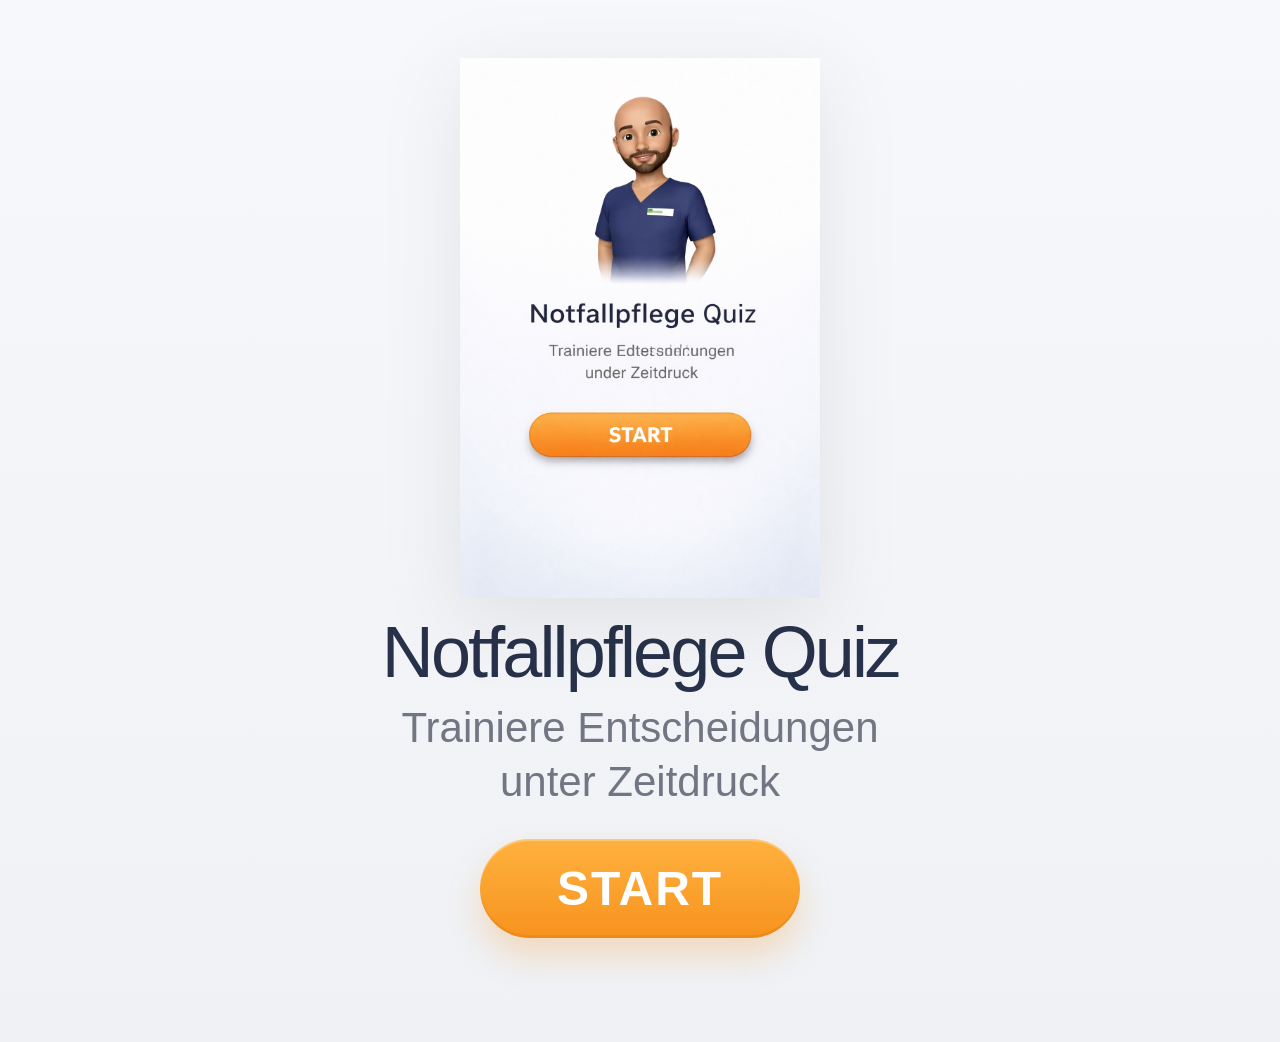
==== commit 4798ad58: "Add files via upload" ====
--- a/index.html
+++ b/index.html
@@ -9,11 +9,13 @@
 <body>
   <div class="app-shell">
     <section id="landingScreen" class="screen active">
-      <div class="landing-phone">
-        <div class="landing-content">
-          <div class="landing-illustration css-logo" aria-hidden="true"><div class="logo-badge">NF</div></div>
-          <h1>Notfallpflege Quiz</h1>
-          <p>Trainiere Entscheidungen unter Zeitdruck</p>
+      <div class="landing-phone clean-landing">
+        <div class="landing-content clean-landing-content">
+          <div class="landing-avatar-wrap">
+            <img src="assets/avatar.jpg" alt="Notfallpflege Avatar" class="landing-avatar">
+          </div>
+          <h1 class="landing-title">Notfallpflege Quiz</h1>
+          <p class="landing-subtitle">Trainiere Entscheidungen<br>unter Zeitdruck</p>
           <button class="start-cta" onclick="openHome()">Start</button>
         </div>
       </div>
--- a/style.css
+++ b/style.css
@@ -27,51 +27,6 @@
 }
 .screen{display:none}
 .screen.active{display:block}
-.landing-phone{
-  min-height:100vh;
-  display:flex;
-  align-items:center;
-  justify-content:center;
-  padding:18px 0;
-}
-.landing-content{
-  width:min(100%,460px);
-  background:rgba(255,255,255,.78);
-  border:1px solid rgba(255,255,255,.6);
-  border-radius:42px;
-  box-shadow:0 32px 100px rgba(0,0,0,.1);
-  padding:32px 24px 34px;
-  text-align:center;
-  backdrop-filter:blur(26px);
-}
-.landing-illustration{
-  width:180px;
-  height:180px;
-  margin:0 auto 22px;
-  border-radius:40px;
-  background:linear-gradient(180deg,#ffffff,#eef1f8);
-  display:flex;
-  align-items:center;
-  justify-content:center;
-  box-shadow:inset 0 1px 0 rgba(255,255,255,.9), 0 16px 40px rgba(0,0,0,.08);
-}
-.landing-illustration img{
-  width:140px;
-  max-width:80%;
-}
-.landing-content h1{
-  margin:0 0 10px;
-  font-size:clamp(34px,6vw,56px);
-  line-height:1.05;
-  font-weight:750;
-  letter-spacing:-.03em;
-}
-.landing-content p{
-  margin:0 0 26px;
-  color:var(--muted);
-  font-size:clamp(20px,3.8vw,33px);
-  line-height:1.25;
-}
 .start-cta{
   width:100%;
   max-width:320px;
@@ -287,8 +242,6 @@
 }
 @media (max-width:640px){
   .app-shell{padding:14px 12px 24px}
-  .landing-content{border-radius:34px;padding:28px 18px 28px}
-  .landing-illustration{width:150px;height:150px;border-radius:34px}
   .start-cta{font-size:24px;padding:18px 18px}
   .hero{padding-top:8px}
   .module-card{border-radius:24px;padding:18px 18px}
@@ -353,3 +306,99 @@
 .css-logo-inline.hero-logo{
   filter:none;
 }
+
+
+/* Updated clean Apple-like landing screen */
+.clean-landing{
+  min-height:100vh;
+  display:flex;
+  align-items:center;
+  justify-content:center;
+  padding:24px 0 40px;
+}
+
+.clean-landing-content{
+  width:min(100%, 720px);
+  background:transparent;
+  border:none;
+  box-shadow:none;
+  backdrop-filter:none;
+  padding:12px 18px 24px;
+}
+
+.landing-avatar-wrap{
+  width:min(100%, 430px);
+  margin:0 auto 18px;
+  display:flex;
+  align-items:center;
+  justify-content:center;
+}
+
+.landing-avatar{
+  width:min(100%, 360px);
+  display:block;
+  object-fit:contain;
+  filter:drop-shadow(0 18px 40px rgba(0,0,0,.08));
+}
+
+.landing-title{
+  margin:0 0 12px;
+  text-align:center;
+  font-size:clamp(34px, 7vw, 72px);
+  line-height:1.02;
+  font-weight:500;
+  letter-spacing:-0.04em;
+  color:#27324a;
+}
+
+.landing-subtitle{
+  margin:0 0 30px;
+  text-align:center;
+  color:#727682;
+  font-size:clamp(24px, 4vw, 42px);
+  line-height:1.28;
+  font-weight:400;
+}
+
+.start-cta{
+  display:block;
+  width:min(100%, 560px);
+  margin:0 auto;
+  border:none;
+  border-radius:999px;
+  background:linear-gradient(180deg,#ffb13f 0%,#f7931e 100%);
+  color:#fff;
+  font-size:clamp(28px,4vw,48px);
+  font-weight:800;
+  letter-spacing:.04em;
+  text-transform:uppercase;
+  padding:22px 22px;
+  box-shadow:
+    0 18px 32px rgba(247,146,30,.25),
+    inset 0 2px 0 rgba(255,255,255,.28),
+    inset 0 -3px 0 rgba(184,102,13,.18);
+}
+
+@media (max-width: 640px){
+  .clean-landing{
+    padding:18px 0 28px;
+  }
+  .clean-landing-content{
+    padding:8px 10px 22px;
+  }
+  .landing-avatar{
+    width:min(100%, 285px);
+  }
+  .landing-title{
+    font-size:clamp(28px, 9vw, 48px);
+  }
+  .landing-subtitle{
+    font-size:clamp(18px, 4vw, 28px);
+    margin-bottom:24px;
+  }
+  .start-cta{
+    width:min(100%, 420px);
+    padding:18px 18px;
+    font-size:clamp(22px, 7vw, 34px);
+  }
+}
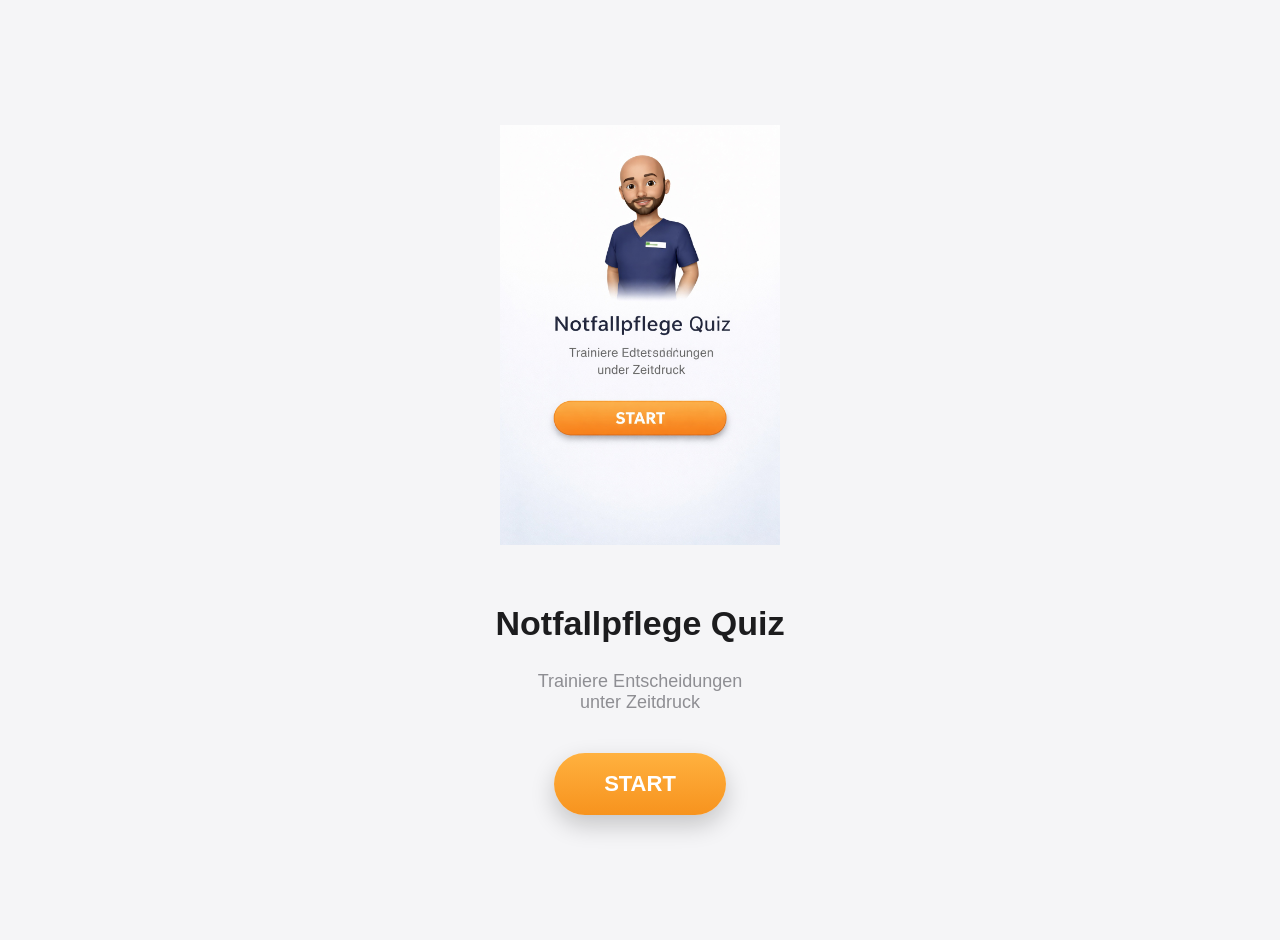
==== commit dad6bbf8: "Add files via upload" ====
--- a/index.html
+++ b/index.html
@@ -1,167 +1,29 @@
 <!DOCTYPE html>
 <html lang="de">
 <head>
-  <meta charset="UTF-8">
-  <meta name="viewport" content="width=device-width, initial-scale=1.0, viewport-fit=cover">
-  <title>Notfallpflege Quiz</title>
-  <link rel="stylesheet" href="style.css">
+<meta charset="UTF-8">
+<meta name="viewport" content="width=device-width, initial-scale=1.0">
+<title>Notfallpflege Quiz</title>
+<link rel="stylesheet" href="style.css">
 </head>
 <body>
-  <div class="app-shell">
-    <section id="landingScreen" class="screen active">
-      <div class="landing-phone clean-landing">
-        <div class="landing-content clean-landing-content">
-          <div class="landing-avatar-wrap">
-            <img src="assets/avatar.jpg" alt="Notfallpflege Avatar" class="landing-avatar">
-          </div>
-          <h1 class="landing-title">Notfallpflege Quiz</h1>
-          <p class="landing-subtitle">Trainiere Entscheidungen<br>unter Zeitdruck</p>
-          <button class="start-cta" onclick="openHome()">Start</button>
-        </div>
-      </div>
-    </section>
 
-    <section id="homeScreen" class="screen">
-      <div class="hero">
-        <div class="hero-logo css-logo-inline" aria-hidden="true"><div class="logo-badge small">NF</div></div>
-        <p class="hero-kicker">Fachweiterbildung Lernquiz</p>
-        <h2>Wissen trainieren für Schockraum, Notaufnahme und Akutsituationen</h2>
-        <p class="hero-copy">
-          Dieses Quiz dient zum wiederholten, strukturierten Lernen. Du trainierst xABCDE,
-          Laborwerte, Medikamente, EKG, Polytrauma und Immobilisation mit zufälliger Reihenfolge,
-          Timer, Joker, Sounds und Fehlerwiederholung.
-        </p>
-      </div>
+<section id="landingScreen" class="screen active">
+  <div class="clean-landing">
 
-      <div class="mode-row">
-        <button class="mode-btn active" id="modeLearningBtn" onclick="setMode('learning')">Lernmodus</button>
-        <button class="mode-btn" id="modeExamBtn" onclick="setMode('exam')">Prüfungsmodus</button>
-      </div>
+    <img src="assets/avatar.jpg" class="hero-avatar">
 
-      <div class="module-list">
-        <button class="module-card module-red" onclick="startQuiz('xabcd')">
-          <span class="module-number">1.</span>
-          <span class="module-text">
-            <strong>xABCDE</strong>
-            <small>Initiale Beurteilung, AVPU, Airway, Breathing, Circulation</small>
-          </span>
-        </button>
+    <h1 class="hero-title">Notfallpflege Quiz</h1>
 
-        <button class="module-card module-blue" onclick="startQuiz('labor')">
-          <span class="module-number">2.</span>
-          <span class="module-text">
-            <strong>Laborwerte</strong>
-            <small>Normwerte, Röhrchen, klinische Einordnung</small>
-          </span>
-        </button>
+    <p class="hero-subtitle">
+      Trainiere Entscheidungen<br>unter Zeitdruck
+    </p>
 
-        <button class="module-card module-violet" onclick="startQuiz('med')">
-          <span class="module-number">3.</span>
-          <span class="module-text">
-            <strong>Medikamente</strong>
-            <small>Indikation, Dosierung, Wirkung, Nebenwirkungen</small>
-          </span>
-        </button>
+    <button class="start-btn" onclick="openHome()">START</button>
 
-        <button class="module-card module-green" onclick="startQuiz('ekg')">
-          <span class="module-number">4.</span>
-          <span class="module-text">
-            <strong>EKG Kurs</strong>
-            <small>Bilder sehen, einordnen, Rhythmus und Befund erkennen</small>
-          </span>
-        </button>
+  </div>
+</section>
 
-        <button class="module-card module-orange" onclick="startQuiz('ludwig')">
-          <span class="module-number">5.</span>
-          <span class="module-text">
-            <strong>Dr. Ludwig</strong>
-            <small>Internistischer Patient und Polytrauma aus Sicht der Anästhesie</small>
-          </span>
-        </button>
-
-        <button class="module-card module-slate" onclick="startQuiz('miranda')">
-          <span class="module-number">6.</span>
-          <span class="module-text">
-            <strong>Miranda de Queiroz</strong>
-            <small>Positionierung, Immobilisation, Stop the Bleed</small>
-          </span>
-        </button>
-
-        <button class="module-card module-dark" onclick="startQuiz('wrong')">
-          <span class="module-number">7.</span>
-          <span class="module-text">
-            <strong>Meine Schwächen</strong>
-            <small>Nur die falsch oder nicht beantworteten Fragen</small>
-          </span>
-        </button>
-      </div>
-    </section>
-
-    <section id="quizScreen" class="screen">
-      <div class="quiz-topbar">
-        <button class="ghost-btn" onclick="goHome()">Zurück</button>
-        <div class="quiz-title-wrap">
-          <p id="moduleLabel" class="quiz-module-label"></p>
-          <p id="counter" class="quiz-counter"></p>
-        </div>
-        <button class="ghost-btn" onclick="restartQuiz()">Neu</button>
-      </div>
-
-      <div class="progress-outer">
-        <div id="progressBar" class="progress-inner"></div>
-      </div>
-
-      <div id="imageWrap" class="image-wrap hidden">
-        <img id="questionImage" src="" alt="Fragenbild">
-      </div>
-
-      <div class="question-card">
-        <h2 id="question" class="question-text"></h2>
-        <div id="answers" class="answers"></div>
-
-        <div class="action-row">
-          <button id="jokerBtn" class="accent-btn gold" onclick="useJoker()">Joker einsetzen</button>
-          <button id="nextBtn" class="accent-btn blue hidden" onclick="nextQuestion()">Nächste Frage</button>
-        </div>
-
-        <div class="status-row">
-          <div id="timer" class="timer-pill">Zeit: 25</div>
-          <div id="scoreText" class="timer-pill muted">Richtig: 0</div>
-        </div>
-
-        <p id="feedback" class="feedback"></p>
-        <p id="explanation" class="explanation hidden"></p>
-      </div>
-    </section>
-
-    <section id="resultScreen" class="screen">
-      <div class="hero hero-small">
-        <div class="hero-logo small-logo css-logo-inline" aria-hidden="true"><div class="logo-badge small">NF</div></div>
-        <p class="hero-kicker">Auswertung</p>
-        <h2 id="resultTitle">Durchgang beendet</h2>
-        <p id="resultText" class="hero-copy"></p>
-      </div>
-
-      <div class="module-list single-actions">
-        <button class="module-card module-blue" onclick="restartQuiz()">
-          <span class="module-number">↺</span>
-          <span class="module-text">
-            <strong>Gleiches Modul erneut starten</strong>
-            <small>Nochmal durchgehen mit neuer Reihenfolge</small>
-          </span>
-        </button>
-
-        <button class="module-card module-dark" onclick="goHome()">
-          <span class="module-number">⌂</span>
-          <span class="module-text">
-            <strong>Zur Startseite</strong>
-            <small>Anderes Thema auswählen</small>
-          </span>
-        </button>
-      </div>
-    </section>
-  </div>
-
-  <script src="script.js"></script>
+<script src="script.js"></script>
 </body>
 </html>
--- a/style.css
+++ b/style.css
@@ -1,404 +1,45 @@
-*{box-sizing:border-box}
-:root{
-  --bg:#f5f5f7;
-  --card:#ffffff;
-  --text:#111111;
-  --muted:#6e6e73;
-  --line:#d2d2d7;
-  --shadow:0 18px 48px rgba(0,0,0,.08);
-  --blue:#0071e3;
-  --green:#34c759;
-  --red:#ff3b30;
-  --gold:#d4af37;
-}
-html,body{margin:0;padding:0}
 body{
-  font-family:-apple-system,BlinkMacSystemFont,"SF Pro Display","SF Pro Text","Segoe UI",Arial,sans-serif;
-  background:linear-gradient(180deg,#f7f8fb 0%,#eff1f5 100%);
-  color:var(--text);
-  min-height:100vh;
-  -webkit-font-smoothing:antialiased;
-}
-button{font:inherit}
-.app-shell{
-  max-width:920px;
-  margin:0 auto;
-  padding:22px 16px 40px;
-}
-.screen{display:none}
-.screen.active{display:block}
-.start-cta{
-  width:100%;
-  max-width:320px;
-  border:none;
-  border-radius:999px;
-  background:linear-gradient(180deg,#ffb84d,#f7921e);
-  color:#fff;
-  font-size:28px;
-  font-weight:800;
-  letter-spacing:.04em;
-  text-transform:uppercase;
-  padding:20px 22px;
-  box-shadow:0 16px 28px rgba(247,146,30,.32), inset 0 2px 0 rgba(255,255,255,.25);
-  cursor:pointer;
-}
-.hero{
-  text-align:center;
-  padding:24px 8px 8px;
-}
-.hero-logo{
-  width:150px;
-  max-width:42vw;
-  display:block;
-  margin:0 auto 18px;
-  filter:drop-shadow(0 10px 22px rgba(0,0,0,.12));
-}
-.hero-logo.small-logo{width:110px}
-.hero-kicker{
-  margin:0 0 10px;
-  color:var(--muted);
-  font-size:14px;
-  letter-spacing:.02em;
-}
-.hero h2{
-  margin:0 auto 14px;
-  max-width:760px;
-  font-size:clamp(30px,5vw,50px);
-  line-height:1.05;
-  font-weight:700;
-}
-.hero-copy{
-  max-width:720px;
-  margin:0 auto;
-  color:var(--muted);
-  font-size:clamp(16px,2.2vw,20px);
-  line-height:1.5;
-}
-.mode-row{
-  display:flex;
-  gap:10px;
-  justify-content:center;
-  margin:26px auto 22px;
-  flex-wrap:wrap;
-}
-.mode-btn{
-  border:1px solid var(--line);
-  background:rgba(255,255,255,.9);
-  color:var(--text);
-  border-radius:999px;
-  padding:12px 18px;
-  min-width:148px;
-  box-shadow:var(--shadow);
-  cursor:pointer;
-}
-.mode-btn.active{
-  background:#111;
-  color:#fff;
-  border-color:#111;
-}
-.module-list{
-  display:grid;
-  gap:14px;
-}
-.module-card{
-  width:100%;
-  display:flex;
-  align-items:flex-start;
-  gap:16px;
-  text-align:left;
-  border:none;
-  background:rgba(255,255,255,.88);
-  backdrop-filter:blur(24px);
-  border-radius:28px;
-  padding:22px 22px;
-  box-shadow:var(--shadow);
-  cursor:pointer;
-  transition:transform .18s ease, box-shadow .18s ease;
-}
-.module-card:hover{transform:translateY(-1px)}
-.module-number{
-  width:34px;
-  min-width:34px;
-  font-size:28px;
-  line-height:1;
-  font-weight:700;
-  color:#111;
-}
-.module-text strong{
-  display:block;
-  font-size:24px;
-  line-height:1.15;
-  margin-bottom:6px;
-}
-.module-text small{
-  display:block;
-  color:var(--muted);
-  font-size:16px;
-  line-height:1.4;
-}
-.module-red{border-left:8px solid #ff453a}
-.module-blue{border-left:8px solid #0071e3}
-.module-violet{border-left:8px solid #6e56cf}
-.module-green{border-left:8px solid #34c759}
-.module-orange{border-left:8px solid #ff9f0a}
-.module-slate{border-left:8px solid #5ac8fa}
-.module-dark{border-left:8px solid #1d1d1f}
-.quiz-topbar{
-  display:flex;
-  align-items:center;
-  justify-content:space-between;
-  gap:10px;
-  margin-bottom:14px;
-}
-.ghost-btn{
-  border:none;
-  background:rgba(255,255,255,.9);
-  color:#111;
-  padding:10px 14px;
-  border-radius:999px;
-  box-shadow:var(--shadow);
-  cursor:pointer;
-}
-.quiz-title-wrap{text-align:center;flex:1}
-.quiz-module-label{margin:0;font-weight:700}
-.quiz-counter{margin:4px 0 0;color:var(--muted);font-size:14px}
-.progress-outer{
-  height:10px;
-  background:rgba(0,0,0,.08);
-  border-radius:999px;
-  overflow:hidden;
-  margin:0 0 18px;
-}
-.progress-inner{
-  height:100%;
-  width:0;
-  background:linear-gradient(90deg,#0071e3,#5ac8fa);
-  transition:width .25s ease;
-}
-.image-wrap{
-  background:#fff;
-  border-radius:28px;
-  overflow:hidden;
-  box-shadow:var(--shadow);
-  margin-bottom:16px;
-}
-.image-wrap img{width:100%;display:block}
-.question-card{
-  background:rgba(255,255,255,.9);
-  border-radius:32px;
-  box-shadow:var(--shadow);
-  padding:22px;
-}
-.question-text{
-  margin:0 0 18px;
-  font-size:clamp(24px,4vw,34px);
-  line-height:1.18;
-}
-.answers{display:grid;gap:12px}
-.answer-btn{
-  width:100%;
-  border:none;
-  border-radius:20px;
+  margin:0;
+  font-family:-apple-system, BlinkMacSystemFont, sans-serif;
   background:#f5f5f7;
-  color:#111;
-  padding:18px 16px;
-  font-size:18px;
-  line-height:1.35;
-  text-align:left;
-  box-shadow:inset 0 0 0 1px rgba(0,0,0,.06);
-  cursor:pointer;
-}
-.answer-btn:hover{background:#ececf1}
-.answer-btn.correct{background:#e8f9ee;box-shadow:inset 0 0 0 2px var(--green)}
-.answer-btn.wrong{background:#ffeceb;box-shadow:inset 0 0 0 2px var(--red)}
-.answer-btn.disabled{pointer-events:none}
-.answer-btn.removed{visibility:hidden;height:0;padding:0;margin:0}
-.action-row{display:flex;gap:12px;margin-top:18px;flex-wrap:wrap}
-.accent-btn{
-  flex:1;
-  min-width:170px;
-  border:none;
-  border-radius:18px;
-  padding:15px 16px;
-  font-weight:700;
-  cursor:pointer;
-}
-.accent-btn.gold{background:#f4d46a;color:#111}
-.accent-btn.blue{background:#0071e3;color:#fff}
-.status-row{display:flex;gap:10px;margin-top:16px;flex-wrap:wrap}
-.timer-pill{
-  background:#f5f5f7;
-  border-radius:999px;
-  padding:10px 14px;
-  font-weight:700;
-}
-.timer-pill.muted{font-weight:600;color:var(--muted)}
-.feedback{min-height:24px;margin:14px 0 0;font-weight:700}
-.explanation{margin:10px 0 0;color:var(--muted);line-height:1.5;font-size:15px}
-.hidden{display:none !important}
-.single-actions{margin-top:24px}
-@media (max-width:768px){
-  .landing-content{max-width:420px}
-}
-@media (max-width:640px){
-  .app-shell{padding:14px 12px 24px}
-  .start-cta{font-size:24px;padding:18px 18px}
-  .hero{padding-top:8px}
-  .module-card{border-radius:24px;padding:18px 18px}
-  .module-number{font-size:24px;width:28px;min-width:28px}
-  .module-text strong{font-size:22px}
-  .module-text small{font-size:15px}
-  .question-card{padding:18px;border-radius:26px}
-  .answer-btn{font-size:17px;padding:16px 14px}
-  .action-row{flex-direction:column}
-  .accent-btn{width:100%}
 }
 
-
-.css-logo{
-  background:
-    radial-gradient(circle at 30% 30%, #ffffff 0%, #eef1f8 35%, #d9e0ef 70%, #c9d2e5 100%);
-  position:relative;
-}
-.css-logo::before{
-  content:"";
-  position:absolute;
-  inset:18px;
-  border-radius:32px;
-  background:linear-gradient(180deg, rgba(255,255,255,.85), rgba(255,255,255,.4));
-  box-shadow: inset 0 1px 0 rgba(255,255,255,.9);
-}
-.logo-badge{
-  position:relative;
-  z-index:2;
-  width:86px;
-  height:86px;
-  border-radius:28px;
-  background:linear-gradient(180deg,#0a84ff,#0071e3);
-  color:#fff;
-  display:flex;
-  align-items:center;
-  justify-content:center;
-  margin:auto;
-  font-size:34px;
-  font-weight:800;
-  letter-spacing:.02em;
-  box-shadow:0 14px 24px rgba(0,113,227,.25);
-}
-.logo-badge.small{
-  width:72px;
-  height:72px;
-  border-radius:24px;
-  font-size:28px;
-}
-.css-logo-inline{
-  width:150px;
-  max-width:42vw;
-  margin:0 auto 18px;
-  display:flex;
-  align-items:center;
-  justify-content:center;
-}
-.css-logo-inline.small-logo{
-  width:110px;
-  height:110px;
-}
-.css-logo-inline.hero-logo{
-  filter:none;
-}
-
-
-/* Updated clean Apple-like landing screen */
 .clean-landing{
   min-height:100vh;
   display:flex;
+  flex-direction:column;
   align-items:center;
   justify-content:center;
-  padding:24px 0 40px;
+  text-align:center;
+  padding:20px;
 }
 
-.clean-landing-content{
-  width:min(100%, 720px);
-  background:transparent;
-  border:none;
-  box-shadow:none;
-  backdrop-filter:none;
-  padding:12px 18px 24px;
+.hero-avatar{
+  width:280px;
+  max-width:80%;
+  margin-bottom:30px;
 }
 
-.landing-avatar-wrap{
-  width:min(100%, 430px);
-  margin:0 auto 18px;
-  display:flex;
-  align-items:center;
-  justify-content:center;
+.hero-title{
+  font-size:34px;
+  font-weight:600;
+  margin-bottom:10px;
+  color:#1c1c1e;
 }
 
-.landing-avatar{
-  width:min(100%, 360px);
-  display:block;
-  object-fit:contain;
-  filter:drop-shadow(0 18px 40px rgba(0,0,0,.08));
+.hero-subtitle{
+  font-size:18px;
+  color:#8e8e93;
+  margin-bottom:40px;
 }
 
-.landing-title{
-  margin:0 0 12px;
-  text-align:center;
-  font-size:clamp(34px, 7vw, 72px);
-  line-height:1.02;
-  font-weight:500;
-  letter-spacing:-0.04em;
-  color:#27324a;
+.start-btn{
+  background:linear-gradient(180deg,#ffb13f,#f7931e);
+  border:none;
+  border-radius:40px;
+  padding:18px 50px;
+  font-size:22px;
+  font-weight:700;
+  color:white;
+  box-shadow:0 10px 25px rgba(0,0,0,0.2);
 }
-
-.landing-subtitle{
-  margin:0 0 30px;
-  text-align:center;
-  color:#727682;
-  font-size:clamp(24px, 4vw, 42px);
-  line-height:1.28;
-  font-weight:400;
-}
-
-.start-cta{
-  display:block;
-  width:min(100%, 560px);
-  margin:0 auto;
-  border:none;
-  border-radius:999px;
-  background:linear-gradient(180deg,#ffb13f 0%,#f7931e 100%);
-  color:#fff;
-  font-size:clamp(28px,4vw,48px);
-  font-weight:800;
-  letter-spacing:.04em;
-  text-transform:uppercase;
-  padding:22px 22px;
-  box-shadow:
-    0 18px 32px rgba(247,146,30,.25),
-    inset 0 2px 0 rgba(255,255,255,.28),
-    inset 0 -3px 0 rgba(184,102,13,.18);
-}
-
-@media (max-width: 640px){
-  .clean-landing{
-    padding:18px 0 28px;
-  }
-  .clean-landing-content{
-    padding:8px 10px 22px;
-  }
-  .landing-avatar{
-    width:min(100%, 285px);
-  }
-  .landing-title{
-    font-size:clamp(28px, 9vw, 48px);
-  }
-  .landing-subtitle{
-    font-size:clamp(18px, 4vw, 28px);
-    margin-bottom:24px;
-  }
-  .start-cta{
-    width:min(100%, 420px);
-    padding:18px 18px;
-    font-size:clamp(22px, 7vw, 34px);
-  }
-}
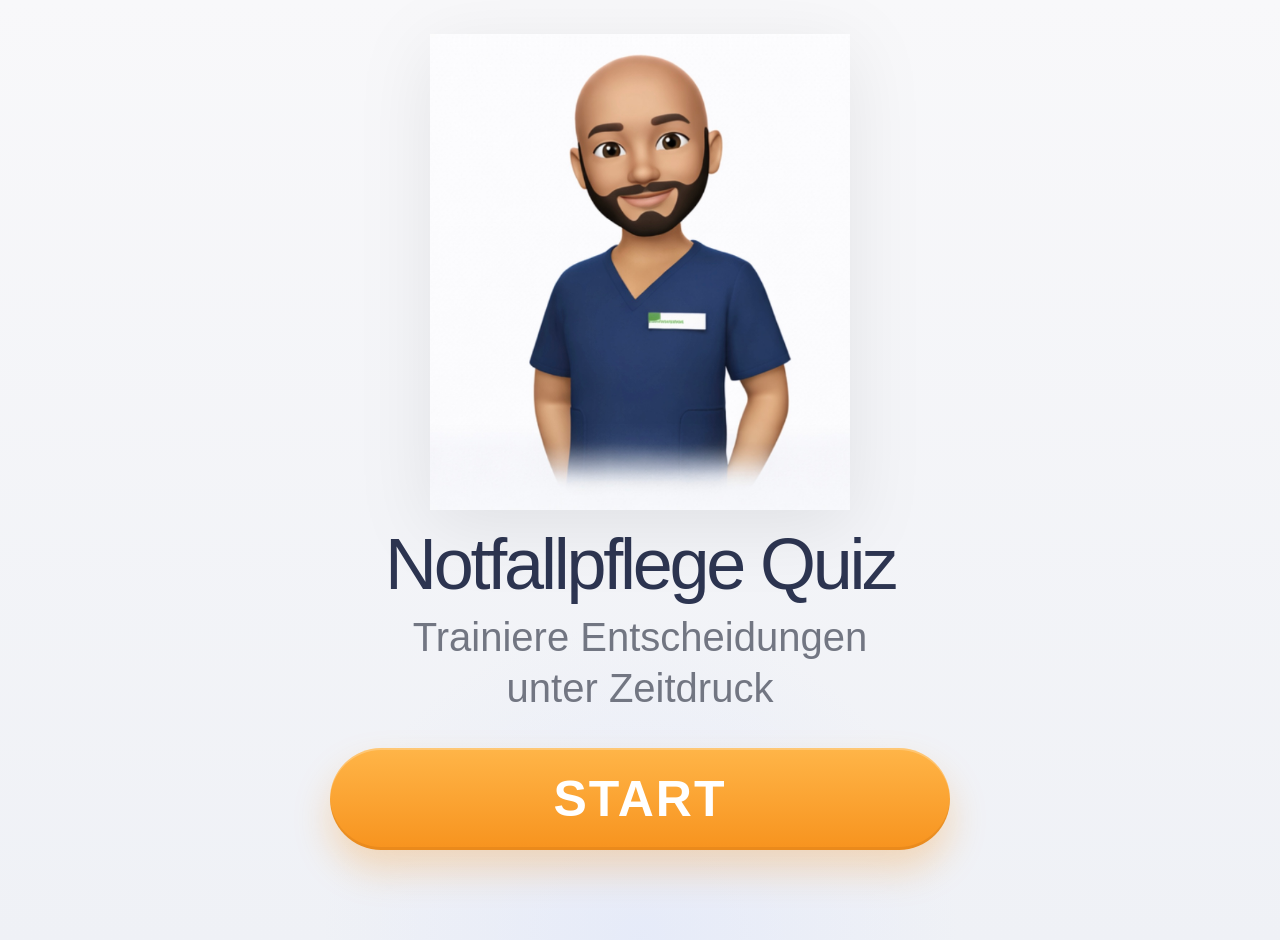
==== commit a3890425: "Add files via upload" ====
--- a/index.html
+++ b/index.html
@@ -1,29 +1,165 @@
 <!DOCTYPE html>
 <html lang="de">
 <head>
-<meta charset="UTF-8">
-<meta name="viewport" content="width=device-width, initial-scale=1.0">
-<title>Notfallpflege Quiz</title>
-<link rel="stylesheet" href="style.css">
+  <meta charset="UTF-8">
+  <meta name="viewport" content="width=device-width, initial-scale=1.0, viewport-fit=cover">
+  <title>Notfallpflege Quiz</title>
+  <link rel="stylesheet" href="style.css">
 </head>
 <body>
+  <div class="app-shell">
 
-<section id="landingScreen" class="screen active">
-  <div class="clean-landing">
+    <section id="landingScreen" class="screen active">
+      <div class="landing-wrap">
+        <div class="landing-inner">
+          <img src="assets/avatar.jpg" alt="Notfallpflege Avatar" class="landing-avatar">
+          <h1 class="landing-title">Notfallpflege Quiz</h1>
+          <p class="landing-subtitle">Trainiere Entscheidungen<br>unter Zeitdruck</p>
+          <button class="start-button" onclick="openHome()">START</button>
+        </div>
+      </div>
+    </section>
 
-    <img src="assets/avatar.jpg" class="hero-avatar">
+    <section id="homeScreen" class="screen">
+      <div class="hero">
+        <p class="hero-kicker">Fachweiterbildung Lernquiz</p>
+        <h2>Wissen trainieren für Schockraum, Notaufnahme und Akutsituationen</h2>
+        <p class="hero-copy">
+          Dieses Quiz dient zum wiederholten, strukturierten Lernen. Du trainierst xABCDE,
+          Laborwerte, Medikamente, EKG, Polytrauma und Immobilisation mit zufälliger Reihenfolge,
+          Timer, Joker, Sounds und Fehlerwiederholung.
+        </p>
+      </div>
 
-    <h1 class="hero-title">Notfallpflege Quiz</h1>
+      <div class="mode-row">
+        <button class="mode-btn active" id="modeLearningBtn" onclick="setMode('learning')">Lernmodus</button>
+        <button class="mode-btn" id="modeExamBtn" onclick="setMode('exam')">Prüfungsmodus</button>
+      </div>
 
-    <p class="hero-subtitle">
-      Trainiere Entscheidungen<br>unter Zeitdruck
-    </p>
+      <div class="module-list">
+        <button class="module-card module-red" onclick="startQuiz('xabcd')">
+          <span class="module-number">1.</span>
+          <span class="module-text">
+            <strong>xABCDE</strong>
+            <small>Initiale Beurteilung, AVPU, Airway, Breathing, Circulation</small>
+          </span>
+        </button>
 
-    <button class="start-btn" onclick="openHome()">START</button>
+        <button class="module-card module-blue" onclick="startQuiz('labor')">
+          <span class="module-number">2.</span>
+          <span class="module-text">
+            <strong>Laborwerte</strong>
+            <small>Normwerte, Röhrchen, klinische Einordnung</small>
+          </span>
+        </button>
+
+        <button class="module-card module-violet" onclick="startQuiz('med')">
+          <span class="module-number">3.</span>
+          <span class="module-text">
+            <strong>Medikamente</strong>
+            <small>Indikation, Dosierung, Wirkung, Nebenwirkungen</small>
+          </span>
+        </button>
+
+        <button class="module-card module-green" onclick="startQuiz('ekg')">
+          <span class="module-number">4.</span>
+          <span class="module-text">
+            <strong>EKG Kurs</strong>
+            <small>Bilder sehen, einordnen, Rhythmus und Befund erkennen</small>
+          </span>
+        </button>
+
+        <button class="module-card module-orange" onclick="startQuiz('ludwig')">
+          <span class="module-number">5.</span>
+          <span class="module-text">
+            <strong>Dr. Ludwig</strong>
+            <small>Internistischer Patient und Polytrauma aus Sicht der Anästhesie</small>
+          </span>
+        </button>
+
+        <button class="module-card module-slate" onclick="startQuiz('miranda')">
+          <span class="module-number">6.</span>
+          <span class="module-text">
+            <strong>Miranda de Queiroz</strong>
+            <small>Positionierung, Immobilisation, Stop the Bleed</small>
+          </span>
+        </button>
+
+        <button class="module-card module-dark" onclick="startQuiz('wrong')">
+          <span class="module-number">7.</span>
+          <span class="module-text">
+            <strong>Meine Schwächen</strong>
+            <small>Nur die falsch oder nicht beantworteten Fragen</small>
+          </span>
+        </button>
+      </div>
+    </section>
+
+    <section id="quizScreen" class="screen">
+      <div class="quiz-topbar">
+        <button class="ghost-btn" onclick="goHome()">Zurück</button>
+        <div class="quiz-title-wrap">
+          <p id="moduleLabel" class="quiz-module-label"></p>
+          <p id="counter" class="quiz-counter"></p>
+        </div>
+        <button class="ghost-btn" onclick="restartQuiz()">Neu</button>
+      </div>
+
+      <div class="progress-outer">
+        <div id="progressBar" class="progress-inner"></div>
+      </div>
+
+      <div id="imageWrap" class="image-wrap hidden">
+        <img id="questionImage" src="" alt="Fragenbild">
+      </div>
+
+      <div class="question-card">
+        <h2 id="question" class="question-text"></h2>
+        <div id="answers" class="answers"></div>
+
+        <div class="action-row">
+          <button id="jokerBtn" class="accent-btn gold" onclick="useJoker()">Joker einsetzen</button>
+          <button id="nextBtn" class="accent-btn blue hidden" onclick="nextQuestion()">Nächste Frage</button>
+        </div>
+
+        <div class="status-row">
+          <div id="timer" class="timer-pill">Zeit: 25</div>
+          <div id="scoreText" class="timer-pill muted">Richtig: 0</div>
+        </div>
+
+        <p id="feedback" class="feedback"></p>
+        <p id="explanation" class="explanation hidden"></p>
+      </div>
+    </section>
+
+    <section id="resultScreen" class="screen">
+      <div class="hero hero-small">
+        <img src="assets/avatar.jpg" alt="Notfallpflege Avatar" class="result-avatar">
+        <p class="hero-kicker">Auswertung</p>
+        <h2 id="resultTitle">Durchgang beendet</h2>
+        <p id="resultText" class="hero-copy"></p>
+      </div>
+
+      <div class="module-list single-actions">
+        <button class="module-card module-blue" onclick="restartQuiz()">
+          <span class="module-number">↺</span>
+          <span class="module-text">
+            <strong>Gleiches Modul erneut starten</strong>
+            <small>Nochmal durchgehen mit neuer Reihenfolge</small>
+          </span>
+        </button>
+
+        <button class="module-card module-dark" onclick="goHome()">
+          <span class="module-number">⌂</span>
+          <span class="module-text">
+            <strong>Zur Startseite</strong>
+            <small>Anderes Thema auswählen</small>
+          </span>
+        </button>
+      </div>
+    </section>
 
   </div>
-</section>
-
-<script src="script.js"></script>
+  <script src="script.js"></script>
 </body>
 </html>
--- a/style.css
+++ b/style.css
@@ -1,45 +1,171 @@
+*{box-sizing:border-box}
+:root{
+  --text:#27324a;
+  --muted:#727682;
+  --line:#d8dbe3;
+  --card:rgba(255,255,255,.88);
+  --shadow:0 24px 60px rgba(24,36,56,.08);
+}
+html,body{margin:0;padding:0}
 body{
-  margin:0;
-  font-family:-apple-system, BlinkMacSystemFont, sans-serif;
-  background:#f5f5f7;
+  font-family:-apple-system,BlinkMacSystemFont,"SF Pro Display","SF Pro Text","Segoe UI",Arial,sans-serif;
+  background:
+    radial-gradient(circle at 50% 100%, rgba(208,220,255,.30), rgba(245,245,247,0) 28%),
+    linear-gradient(180deg,#f8f8fa 0%, #eff1f6 100%);
+  color:var(--text);
+  min-height:100vh;
+  -webkit-font-smoothing:antialiased;
 }
-
-.clean-landing{
+button{font:inherit}
+.app-shell{max-width:920px;margin:0 auto;padding:0 16px 40px}
+.screen{display:none}
+.screen.active{display:block}
+.hidden{display:none !important}
+.landing-wrap{
   min-height:100vh;
   display:flex;
-  flex-direction:column;
   align-items:center;
   justify-content:center;
-  text-align:center;
-  padding:20px;
+  padding:24px 0 40px;
 }
-
-.hero-avatar{
-  width:280px;
-  max-width:80%;
-  margin-bottom:30px;
+.landing-inner{width:min(100%, 760px);text-align:center}
+.landing-avatar{
+  width:min(100%, 420px);
+  display:block;
+  margin:0 auto 18px;
+  object-fit:contain;
+  filter:drop-shadow(0 16px 36px rgba(0,0,0,.08));
 }
-
-.hero-title{
-  font-size:34px;
-  font-weight:600;
-  margin-bottom:10px;
-  color:#1c1c1e;
+.landing-title{
+  margin:0 0 10px;
+  font-size:clamp(34px, 7vw, 72px);
+  line-height:1.02;
+  font-weight:500;
+  letter-spacing:-0.045em;
+  color:#2d3551;
 }
-
-.hero-subtitle{
-  font-size:18px;
-  color:#8e8e93;
-  margin-bottom:40px;
+.landing-subtitle{
+  margin:0 0 34px;
+  color:var(--muted);
+  font-size:clamp(20px, 4vw, 40px);
+  line-height:1.28;
+  font-weight:400;
 }
-
-.start-btn{
-  background:linear-gradient(180deg,#ffb13f,#f7931e);
+.start-button{
+  display:block;
+  width:min(100%, 620px);
+  margin:0 auto;
   border:none;
-  border-radius:40px;
-  padding:18px 50px;
-  font-size:22px;
+  border-radius:999px;
+  background:linear-gradient(180deg,#ffb548 0%, #f7931e 100%);
+  color:#fff;
+  font-size:clamp(28px,4.4vw,50px);
+  font-weight:800;
+  letter-spacing:.04em;
+  text-transform:uppercase;
+  padding:22px 24px;
+  box-shadow:0 20px 36px rgba(247,146,30,.28), inset 0 2px 0 rgba(255,255,255,.24), inset 0 -3px 0 rgba(171,98,18,.18);
+  cursor:pointer;
+}
+.start-button:active{transform:translateY(1px)}
+.hero{text-align:center;padding:24px 8px 8px}
+.hero-kicker{margin:0 0 10px;color:var(--muted);font-size:14px;letter-spacing:.02em}
+.hero h2{
+  margin:0 auto 14px;
+  max-width:760px;
+  font-size:clamp(30px,5vw,50px);
+  line-height:1.05;
   font-weight:700;
-  color:white;
-  box-shadow:0 10px 25px rgba(0,0,0,0.2);
 }
+.hero-copy{
+  max-width:720px;
+  margin:0 auto;
+  color:var(--muted);
+  font-size:clamp(16px,2.2vw,20px);
+  line-height:1.5;
+}
+.mode-row{display:flex;gap:10px;justify-content:center;margin:26px auto 22px;flex-wrap:wrap}
+.mode-btn{
+  border:1px solid var(--line);
+  background:rgba(255,255,255,.9);
+  color:var(--text);
+  border-radius:999px;
+  padding:12px 18px;
+  min-width:148px;
+  box-shadow:var(--shadow);
+  cursor:pointer;
+}
+.mode-btn.active{background:#111;color:#fff;border-color:#111}
+.module-list{display:grid;gap:14px}
+.module-card{
+  width:100%;
+  display:flex;
+  align-items:flex-start;
+  gap:16px;
+  text-align:left;
+  border:none;
+  background:var(--card);
+  backdrop-filter:blur(24px);
+  border-radius:28px;
+  padding:22px 22px;
+  box-shadow:var(--shadow);
+  cursor:pointer;
+}
+.module-number{width:34px;min-width:34px;font-size:28px;line-height:1;font-weight:700;color:#111}
+.module-text strong{display:block;font-size:24px;line-height:1.15;margin-bottom:6px}
+.module-text small{display:block;color:var(--muted);font-size:16px;line-height:1.4}
+.module-red{border-left:8px solid #ff453a}
+.module-blue{border-left:8px solid #0071e3}
+.module-violet{border-left:8px solid #6e56cf}
+.module-green{border-left:8px solid #34c759}
+.module-orange{border-left:8px solid #ff9f0a}
+.module-slate{border-left:8px solid #5ac8fa}
+.module-dark{border-left:8px solid #1d1d1f}
+.quiz-topbar{display:flex;align-items:center;justify-content:space-between;gap:10px;margin-bottom:14px}
+.ghost-btn{border:none;background:rgba(255,255,255,.9);color:#111;padding:10px 14px;border-radius:999px;box-shadow:var(--shadow);cursor:pointer}
+.quiz-title-wrap{text-align:center;flex:1}
+.quiz-module-label{margin:0;font-weight:700}
+.quiz-counter{margin:4px 0 0;color:var(--muted);font-size:14px}
+.progress-outer{height:10px;background:rgba(0,0,0,.08);border-radius:999px;overflow:hidden;margin:0 0 18px}
+.progress-inner{height:100%;width:0;background:linear-gradient(90deg,#0071e3,#5ac8fa);transition:width .25s ease}
+.image-wrap{background:#fff;border-radius:28px;overflow:hidden;box-shadow:var(--shadow);margin-bottom:16px}
+.image-wrap img{width:100%;display:block}
+.question-card{background:rgba(255,255,255,.9);border-radius:32px;box-shadow:var(--shadow);padding:22px}
+.question-text{margin:0 0 18px;font-size:clamp(24px,4vw,34px);line-height:1.18}
+.answers{display:grid;gap:12px}
+.answer-btn{
+  width:100%;border:none;border-radius:20px;background:#f5f5f7;color:#111;padding:18px 16px;font-size:18px;line-height:1.35;text-align:left;
+  box-shadow:inset 0 0 0 1px rgba(0,0,0,.06);cursor:pointer;
+}
+.answer-btn.correct{background:#e8f9ee;box-shadow:inset 0 0 0 2px #34c759}
+.answer-btn.wrong{background:#ffeceb;box-shadow:inset 0 0 0 2px #ff3b30}
+.answer-btn.disabled{pointer-events:none}
+.answer-btn.removed{visibility:hidden;height:0;padding:0;margin:0}
+.action-row{display:flex;gap:12px;margin-top:18px;flex-wrap:wrap}
+.accent-btn{flex:1;min-width:170px;border:none;border-radius:18px;padding:15px 16px;font-weight:700;cursor:pointer}
+.accent-btn.gold{background:#f4d46a;color:#111}
+.accent-btn.blue{background:#0071e3;color:#fff}
+.status-row{display:flex;gap:10px;margin-top:16px;flex-wrap:wrap}
+.timer-pill{background:#f5f5f7;border-radius:999px;padding:10px 14px;font-weight:700}
+.timer-pill.muted{font-weight:600;color:var(--muted)}
+.feedback{min-height:24px;margin:14px 0 0;font-weight:700}
+.explanation{margin:10px 0 0;color:var(--muted);line-height:1.5;font-size:15px}
+.result-avatar{width:100px;display:block;margin:0 auto 12px;opacity:.95}
+.single-actions{margin-top:24px}
+@media (max-width:640px){
+  .app-shell{padding:0 12px 24px}
+  .landing-wrap{padding:12px 0 24px}
+  .landing-avatar{width:min(100%, 320px)}
+  .landing-title{font-size:clamp(28px, 9vw, 48px)}
+  .landing-subtitle{font-size:clamp(18px, 4vw, 28px);margin-bottom:24px}
+  .start-button{width:min(100%, 520px);padding:18px 18px;font-size:clamp(22px, 7vw, 34px)}
+  .hero{padding-top:18px}
+  .module-card{border-radius:24px;padding:18px 18px}
+  .module-number{font-size:24px;width:28px;min-width:28px}
+  .module-text strong{font-size:22px}
+  .module-text small{font-size:15px}
+  .question-card{padding:18px;border-radius:26px}
+  .answer-btn{font-size:17px;padding:16px 14px}
+  .action-row{flex-direction:column}
+  .accent-btn{width:100%}
+}
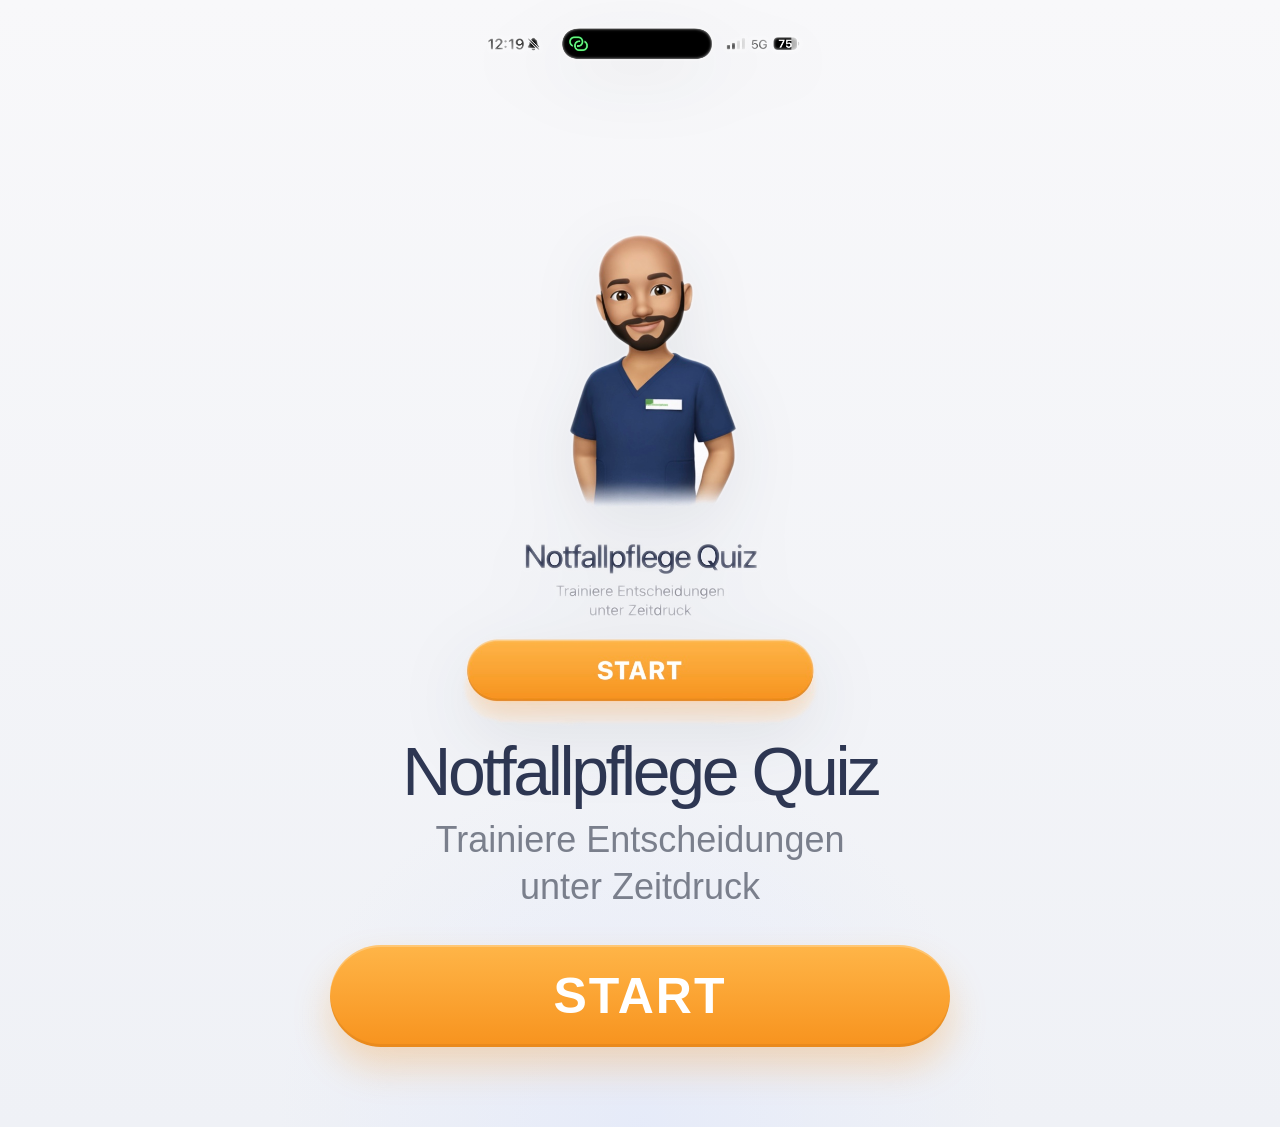
==== commit 53cc874b: "Add files via upload" ====
--- a/index.html
+++ b/index.html
@@ -12,7 +12,7 @@
     <section id="landingScreen" class="screen active">
       <div class="landing-wrap">
         <div class="landing-inner">
-          <img src="assets/avatar.jpg" alt="Notfallpflege Avatar" class="landing-avatar">
+          <img src="assets/avatar.png" alt="Notfallpflege Avatar" class="landing-avatar">
           <h1 class="landing-title">Notfallpflege Quiz</h1>
           <p class="landing-subtitle">Trainiere Entscheidungen<br>unter Zeitdruck</p>
           <button class="start-button" onclick="openHome()">START</button>
@@ -134,7 +134,7 @@
 
     <section id="resultScreen" class="screen">
       <div class="hero hero-small">
-        <img src="assets/avatar.jpg" alt="Notfallpflege Avatar" class="result-avatar">
+        <img src="assets/avatar.png" alt="Notfallpflege Avatar" class="result-avatar">
         <p class="hero-kicker">Auswertung</p>
         <h2 id="resultTitle">Durchgang beendet</h2>
         <p id="resultText" class="hero-copy"></p>
--- a/style.css
+++ b/style.css
@@ -30,25 +30,25 @@
 }
 .landing-inner{width:min(100%, 760px);text-align:center}
 .landing-avatar{
-  width:min(100%, 420px);
+  width:min(100%, 360px);
   display:block;
-  margin:0 auto 18px;
+  margin:0 auto 8px;
   object-fit:contain;
-  filter:drop-shadow(0 16px 36px rgba(0,0,0,.08));
+  filter:drop-shadow(0 18px 34px rgba(31,41,55,.08));
 }
 .landing-title{
   margin:0 0 10px;
-  font-size:clamp(34px, 7vw, 72px);
-  line-height:1.02;
+  font-size:clamp(34px, 7vw, 68px);
+  line-height:1.04;
   font-weight:500;
-  letter-spacing:-0.045em;
-  color:#2d3551;
+  letter-spacing:-0.05em;
+  color:#2e3753;
 }
 .landing-subtitle{
   margin:0 0 34px;
-  color:var(--muted);
-  font-size:clamp(20px, 4vw, 40px);
-  line-height:1.28;
+  color:#7a7f8c;
+  font-size:clamp(20px, 4vw, 36px);
+  line-height:1.3;
   font-weight:400;
 }
 .start-button{
@@ -155,7 +155,7 @@
 @media (max-width:640px){
   .app-shell{padding:0 12px 24px}
   .landing-wrap{padding:12px 0 24px}
-  .landing-avatar{width:min(100%, 320px)}
+  .landing-avatar{width:min(100%, 280px)}
   .landing-title{font-size:clamp(28px, 9vw, 48px)}
   .landing-subtitle{font-size:clamp(18px, 4vw, 28px);margin-bottom:24px}
   .start-button{width:min(100%, 520px);padding:18px 18px;font-size:clamp(22px, 7vw, 34px)}
